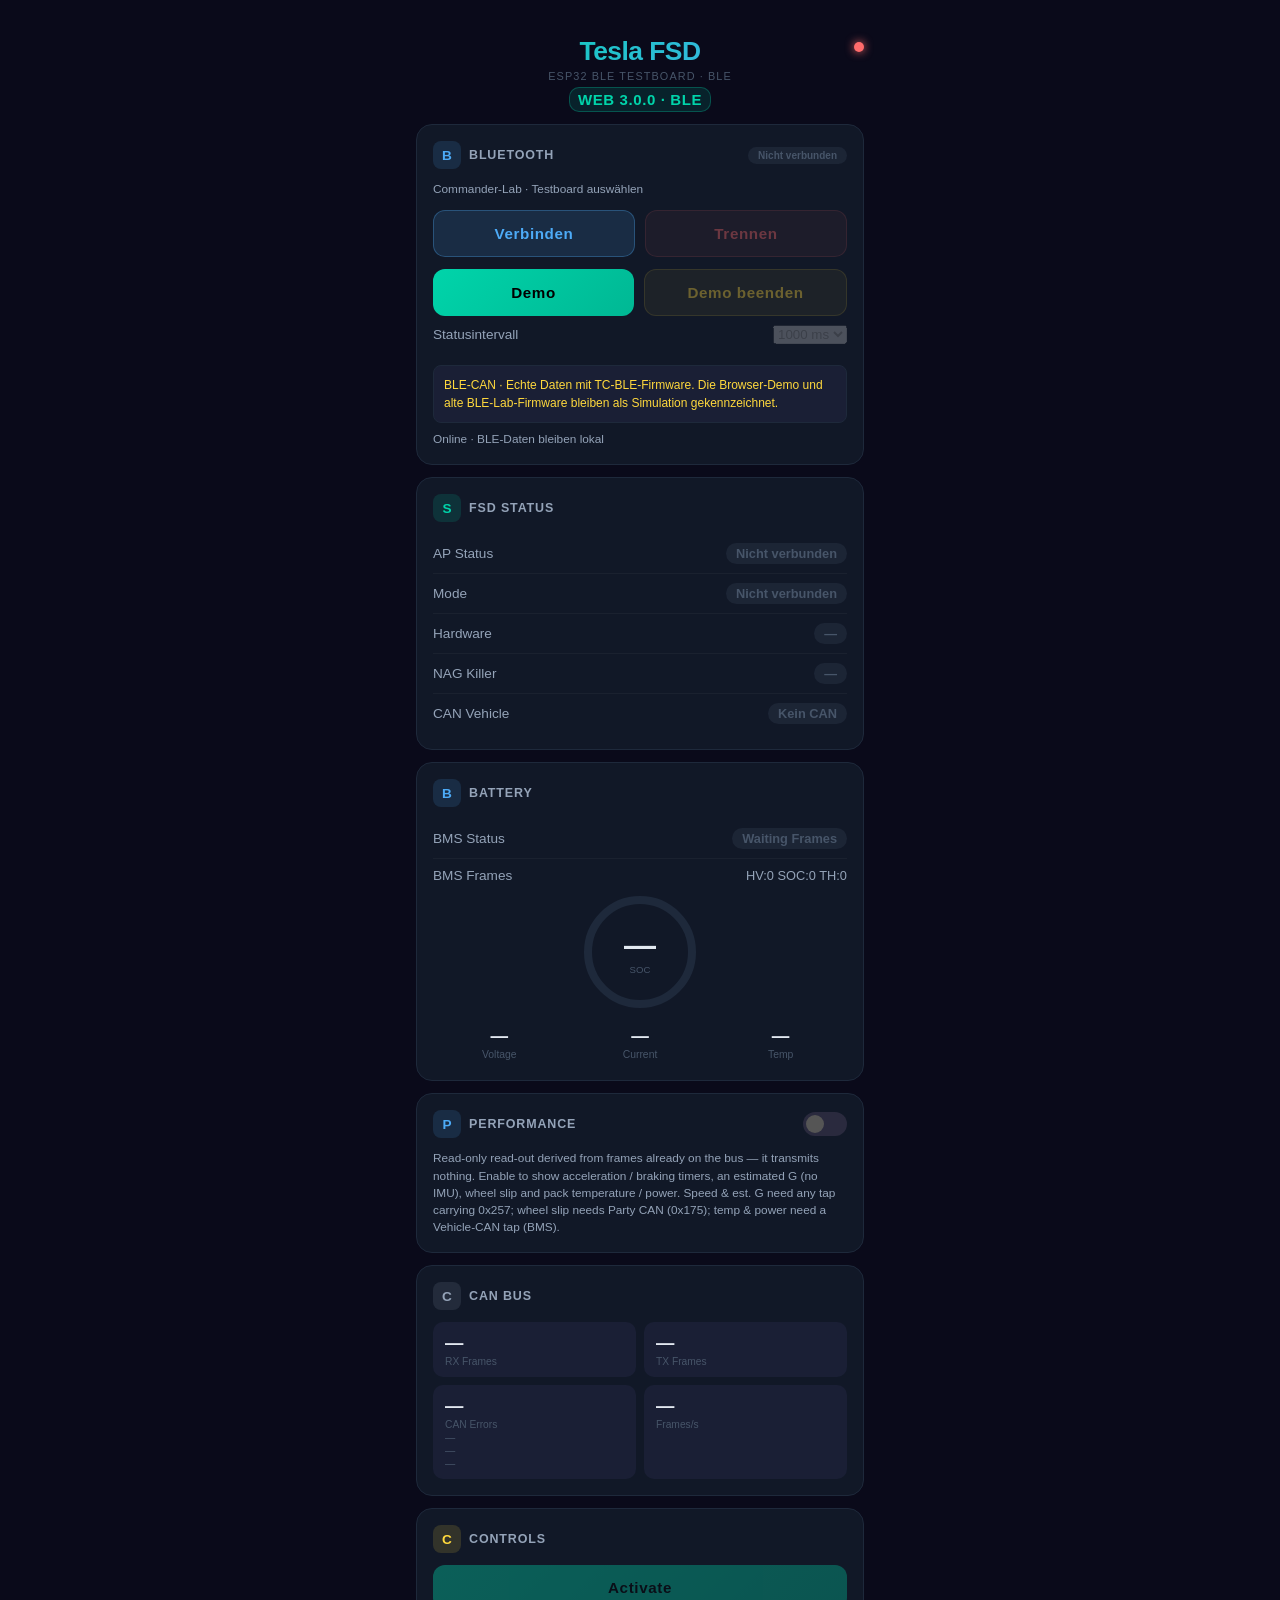
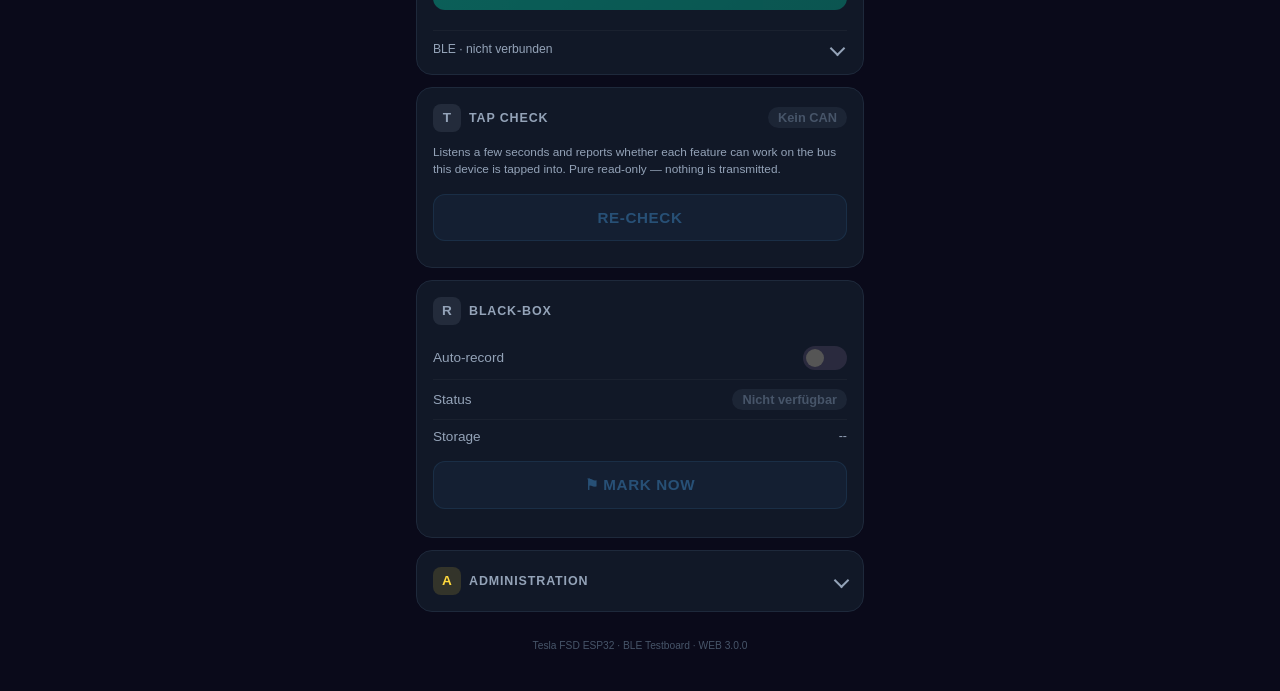
==== index.html @ 4c4a9c53 "Publish BLE CAN dashboard 3.0.0 with real CAN controls, logs and blackbox downloads" ====
<!DOCTYPE html>
<html lang="en">
<head>
<meta charset="UTF-8">
<meta name="viewport" content="width=device-width,initial-scale=1,user-scalable=no">
<meta name="apple-mobile-web-app-capable" content="yes">
<meta name="apple-mobile-web-app-status-bar-style" content="black-translucent">
<meta name="theme-color" content="#0a0a1a">
<link rel="icon" href="data:,">
<title>Tesla FSD</title>
<link rel="stylesheet" href="./styles.css"><link rel="manifest" href="./manifest.webmanifest">
</head>
<body>
<div class="wrap">

<!-- Header -->
<div class="hdr">
  <h1>Tesla FSD</h1>
  <div class="sub">ESP32 BLE Testboard &middot; <span id="deviceHost">device.local</span><br>
    <span class="fwtag" id="fwTag">WEB 3.0.0 · BLE</span>
  </div>
  <div class="cdot off" id="dot"></div>
</div>
<div id="connErr" class="err">Nicht verbunden. Über „Verbinden“ ein Testboard auswählen.</div>

<div id="restartConfirmPanel" class="confirm-panel">
  <div class="auth-box">
    <h3>Restart device?</h3>
    <div class="auth-msg">The device will reboot immediately and the web connection will drop briefly.</div>
    <div class="auth-actions">
      <button type="button" class="btn-main btn-stop" data-ble-action="bleAction0">No</button>
      <button type="button" class="btn-main btn-yellow" data-ble-action="bleAction1">Yes</button>
    </div>
  </div>
</div>

<div class="card ble-card">
  <div class="card-head"><div class="icon ic-b">B</div><h2>Bluetooth</h2><span class="pill off" id="connectionBadge">Nicht verbunden</span></div>
  <div class="log-info" id="deviceName">Commander-Lab · Testboard auswählen</div>
  <div class="log-actions"><button class="btn-main btn-blue" id="connectButton">Verbinden</button><button class="btn-main btn-stop" id="disconnectButton">Trennen</button></div>
  <div class="log-actions"><button class="btn-main btn-act" id="demoButton">Demo</button><button class="btn-main btn-yellow" id="stopDemo">Demo beenden</button></div>
  <div class="row"><span class="lbl">Statusintervall</span><select id="intervalSelect"><option value="500">500 ms</option><option value="1000" selected>1000 ms</option><option value="2000">2000 ms</option></select></div>
  <div class="lab-note">BLE-CAN · Echte Daten mit TC-BLE-Firmware. Die Browser-Demo und alte BLE-Lab-Firmware bleiben als Simulation gekennzeichnet.</div>
  <div id="updateNotice" class="lab-note" hidden>Neue Webversion verfügbar. <button class="test-btn" id="reloadApp">Jetzt laden</button></div>
  <div id="networkStatus" class="log-info"></div>
</div>
<!-- OTA Warning -->
<div id="otaBanner" class="ota">&#9888;&#xFE0F; OTA UPDATE IN PROGRESS &mdash; CAN TX SUSPENDED</div>

<!-- Autopark Warning (#180) -->
<div id="autoparkBanner" class="ota">&#9888;&#xFE0F; IN-CAR AUTOPARK &mdash; CAN TX PAUSED</div>

<!-- Signal Map watchdog (#100) -->
<div id="sigmapWarn" class="warn14x"><div class="w-row"><div class="w-msg">
  <strong>&#9888;&#xFE0F; Signal Map DAS id not seen on this bus.</strong>
  The configured DAS id isn't arriving, so AP-state can't be read and the nag
  killer is paused. Set <b>DAS id 0</b> for auto, or fix the mapping / tap.
</div></div></div>

<!-- 2026.14.x Firmware Warning -->
<div id="warn14x" class="warn14x">
  <div class="w-row">
    <div class="w-msg">
      <strong>&#9888;&#xFE0F; 2026.14.x firmware enforcement active.</strong>
      Tesla added a preflight check in 2026.14.x that disables autosteer
      the moment any CAN frame touches <code>0x3FD</code>. Symptom on
      the dash: <em>"Autopilot turning off"</em> appears within a second
      of stalk engagement, then AP immediately disengages. Listen-Only
      mode is safe. <strong>AP-First</strong> (delay injection until AP is
      engaged) is on the Flipper build only right now — on the ESP32, engage
      AP from the stalk first, then turn on injection. Dismiss if you're on
      pre-14.x firmware.
    </div>
    <button class="w-dismiss" data-ble-action="bleAction2">Dismiss</button>
  </div>
</div>

<!-- FSD Status -->
<div class="card">
  <div class="card-head"><div class="icon ic-s">S</div><h2>FSD Status</h2></div>
  <div class="row">
    <span class="lbl">AP Status</span>
    <span class="pill off" id="fsdSt"><span class="pd"></span>--</span>
  </div>
  <div class="row">
    <span class="lbl">Mode</span>
    <span class="pill off" id="opMode"><span class="pd"></span>Testboard</span>
  </div>
  <div class="row">
    <span class="lbl">Hardware</span>
    <span class="pill off" id="hwVer"><span class="pd"></span>--</span>
  </div>
  <div class="row" id="rowHw3Spd" style="display:none">
    <span class="lbl">HW3 Speed<span class="hint">car &rarr; sent</span></span>
    <span id="hw3Spd" style="font-size:.8em;color:var(--text2)">--</span>
  </div>
  <div class="row">
    <span class="lbl">NAG Killer</span>
    <span class="pill off" id="nagSt"><span class="pd"></span>--</span>
  </div>
  <div class="row">
    <span class="lbl">CAN Vehicle</span>
    <span class="pill off" id="canVeh"><span class="pd"></span>--</span>
  </div>
</div>

<!-- Battery -->
<div class="card">
  <div class="card-head"><div class="icon ic-b">B</div><h2>Battery</h2></div>
  <div class="row">
    <span class="lbl">BMS Status</span>
    <span class="pill off" id="bmsSt"><span class="pd"></span>Waiting Frames</span>
  </div>
  <div class="row">
    <span class="lbl">BMS Frames</span>
    <span id="bmsFrames" style="font-size:.8em;color:var(--text2)">HV:0 SOC:0 TH:0</span>
  </div>
  <div class="hero">
    <div class="soc-ring">
      <svg viewBox="0 0 120 120" width="120" height="120">
        <circle class="trk" cx="60" cy="60" r="52"/>
        <circle class="bar" id="socBar" cx="60" cy="60" r="52"
          stroke-dasharray="326.73" stroke-dashoffset="326.73"/>
      </svg>
      <div class="soc-val">
        <span class="soc-num" id="bSoc">--</span>
        <span class="soc-lbl">SOC</span>
      </div>
    </div>
    <div class="hg">
      <div><div class="hv" id="bVolt">--</div><div class="hl">Voltage</div></div>
      <div><div class="hv" id="bCurr">--</div><div class="hl">Current</div></div>
      <div><div class="hv" id="bTemp">--</div><div class="hl">Temp</div></div>
    </div>
  </div>
</div>

<!-- Performance (read-only, opt-in) -->
<div class="card">
  <div class="card-head"><div class="icon ic-b">P</div><h2>Performance</h2>
    <label class="sw" style="margin-left:auto"><input type="checkbox" id="swPerf"><span class="sl2"></span></label>
  </div>
  <div id="perfOff" class="log-info" style="margin-bottom:0">
    Read-only read-out derived from frames already on the bus &mdash; it transmits
    nothing. Enable to show acceleration / braking timers, an estimated G (no IMU),
    wheel slip and pack temperature / power. Speed &amp; est. G need any tap
    carrying 0x257; wheel slip needs Party CAN (0x175); temp &amp; power need a
    Vehicle-CAN tap (BMS).
  </div>
  <div id="perfBody" style="display:none">
    <div class="row"><span class="lbl">Vehicle speed</span><span id="pfSpeed" style="color:var(--text2)">--</span></div>
    <div class="sg">
      <div class="sb"><div class="sv" id="pf050">--</div><div class="sl">0-50 km/h</div><div class="sl" id="pf050b">best --</div></div>
      <div class="sb"><div class="sv" id="pf060mph">--</div><div class="sl">0-60 mph</div><div class="sl" id="pf060mphb">best --</div></div>
      <div class="sb"><div class="sv" id="pf0100">--</div><div class="sl">0-100 km/h</div><div class="sl" id="pf0100b">best --</div></div>
      <div class="sb"><div class="sv" id="pf1000">--</div><div class="sl">100-0 km/h brake</div><div class="sl" id="pf1000b">best --</div></div>
    </div>
    <div class="sg">
      <div class="sb"><div class="sv" id="pfG">--</div><div class="sl">Est. long. G</div><div class="sl" id="pfGpk">peak --</div></div>
      <div class="sb"><div class="sv" id="pfSlip">--</div><div class="sl">Wheel slip</div></div>
      <div class="sb"><div class="sv" id="pfPow">--</div><div class="sl">Power</div></div>
      <div class="sb"><div class="sv" id="pfTemp">--</div><div class="sl">Pack temp</div></div>
    </div>
    <div class="row"><span class="lbl">Battery advisory</span><span id="pfAdv" style="font-size:.8em;color:var(--text2)">--</span></div>
    <div class="log-info" style="margin-top:8px;font-size:.76em">
      G is estimated from dv/dt of vehicle speed (no IMU). Timers auto-arm leaving a
      standstill, lock at the target, and reset at the next standstill; best time is
      kept per session. Temp / power need a Vehicle-CAN tap; wheel slip needs 0x175.
    </div>
  </div>
</div>

<!-- CAN Stats -->
<div class="card">
  <div class="card-head"><div class="icon ic-d">C</div><h2>CAN Bus</h2></div>
  <div class="sg">
    <div class="sb"><div class="sv" id="rxCnt">0</div><div class="sl">RX Frames</div></div>
    <div class="sb"><div class="sv" id="txCnt">0</div><div class="sl">TX Frames</div></div>
    <div class="sb"><div class="sv" id="crcErr">0</div><div class="sl">CAN Errors</div><div class="sl" id="crcSplit">RX&nbsp;missed&nbsp;0 &middot; bus&nbsp;0 &middot; TX&nbsp;fail&nbsp;0</div><div class="sl" id="rxService">RX service starting</div><div class="sl" id="canTiming"></div></div>
    <div class="sb"><div class="sv" id="fps">0.0</div><div class="sl">Frames/s</div></div>
  </div>
</div>

<!-- Controls -->
<div class="card controls-section">
  <div class="card-head"><div class="icon ic-c">C</div><h2>Controls</h2></div>
  <button id="btnMode" class="btn-main btn-act">Activate</button>
<details class="controls-fold">
  <summary><span id="controlsSummary" class="control-summary">BLE-Test · EU CP Type Simulation</span></summary>
  <div class="controls-body">
  <div class="row">
    <span class="lbl">Hardware<br><span class="hint">Auto-detect needs 0x398 &mdash; many Model 3/Y never send it. Pick your car if detection is wrong.</span></span>
    <select id="selHwOverride">
      <option value="0">Auto-detect</option>
      <option value="3">Force HW4</option>
      <option value="2">Force HW3</option>
      <option value="1">Force Legacy</option>
    </select>
  </div>
  <div class="row">
    <span class="lbl">Ignore OTA</span>
    <label class="sw"><input type="checkbox" id="swIgnoreOta"><span class="sl2"></span></label>
  </div>
  <div class="row">
    <span class="lbl">FSD Unlock</span>
    <label class="sw"><input type="checkbox" id="swFsdUnlock"><span class="sl2"></span></label>
  </div>
  <div class="row">
    <span class="lbl">HW3 Speed Override (legacy)<br><small style="color:var(--muted)">Writes the follow-distance profile and Autopilot offset into the FSD speed fields. Off = the car's own FSD offset and profile are left alone.</small></span>
    <label class="sw"><input type="checkbox" id="swHw3Spd"><span class="sl2"></span></label>
  </div>
  <div class="row">
    <span class="lbl">NAG Killer</span>
    <label class="sw"><input type="checkbox" id="swNag"><span class="sl2"></span></label>
  </div>
  <div class="row">
    <span class="lbl">Continuous AP</span>
    <label class="sw"><input type="checkbox" id="swContinuousAp"><span class="sl2"></span></label>
  </div>
  <div class="row">
    <span class="lbl">AP-First (14.x)</span>
    <label class="sw"><input type="checkbox" id="swApFirst"><span class="sl2"></span></label>
  </div>
  <div class="row">
    <span class="lbl">Instant Engage (exp.)</span>
    <label class="sw"><input type="checkbox" id="swApFe"><span class="sl2"></span></label>
  </div>
  <div class="row">
    <span class="lbl">Minimal Inject (exp.)</span>
    <label class="sw"><input type="checkbox" id="swApMi"><span class="sl2"></span></label>
  </div>
  <div class="row">
    <span class="lbl">Nag EPAS-faithful (14.x, exp.)</span>
    <label class="sw"><input type="checkbox" id="swNagF"><span class="sl2"></span></label>
  </div>
  <div class="row">
    <span class="lbl">Soft Engage (14.x, exp.)</span>
    <label class="sw"><input type="checkbox" id="swSoft"><span class="sl2"></span></label>
  </div>
  <div class="row">
    <span class="lbl">Nag Burst (14.x, exp.)</span>
    <label class="sw"><input type="checkbox" id="swNagB"><span class="sl2"></span></label>
  </div>
  <div class="row">
    <span class="lbl">Abort Guard (14.x, exp.)</span>
    <label class="sw"><input type="checkbox" id="swAbrt"><span class="sl2"></span></label>
  </div>
  <div class="row">
    <span class="lbl">BMS Display</span>
    <label class="sw"><input type="checkbox" id="swBms"><span class="sl2"></span></label>
  </div>
  <div class="row">
    <span class="lbl">Force FSD</span>
    <label class="sw"><input type="checkbox" id="swFsd"><span class="sl2"></span></label>
  </div>
  <div class="row">
    <span class="lbl">China Mode</span>
    <label class="sw"><input type="checkbox" id="swChina"><span class="sl2"></span></label>
  </div>
  <div class="row" id="rowChime">
    <span class="lbl">Suppress Chime</span>
    <label class="sw"><input type="checkbox" id="swChime"><span class="sl2"></span></label>
  </div>
  <div class="row">
    <span class="lbl">Precondition<br><small style="color:var(--muted)">battery preheat trigger (0x082)</small></span>
    <label class="sw"><input type="checkbox" id="swPrecond"><span class="sl2"></span></label>
  </div>
  <div class="row">
    <span class="lbl">EU Region (lights)<br><small style="color:var(--muted)">0x7FF mux1: country=DE + rearLightType=EU_CN; mux2: auxParkLamps=EU; 10 Hz on can1/Vehicle</small></span>
    <label class="sw"><input type="checkbox" id="swEuReg"><span class="sl2"></span></label>
  </div>
  <div class="row">
    <span class="lbl">EU CP Type (continuous)<br><small style="color:var(--muted)">CP Type EU: verwendet den angeschlossenen Fahrzeug-CAN. Beim Testboard CAN0, beim T-2CAN CAN1.</small></span>
    <label class="sw"><input type="checkbox" id="swCpTypeEU"><span class="sl2"></span></label>
  </div>
  <div class="row">
    <span class="lbl">Summon EU Unlock</span>
    <label class="sw"><input type="checkbox" id="swSummon"><span class="sl2"></span></label>
  </div>
  <div class="row">
    <span class="lbl">Continue on Green<br><small style="color:var(--muted)">pairs with TLSSC</small></span>
    <label class="sw"><input type="checkbox" id="swCog"><span class="sl2"></span></label>
  </div>
  <div class="row">
    <span class="lbl">TLSSC bit38</span>
    <label class="sw"><input type="checkbox" id="swTlssc38"><span class="sl2"></span></label>
  </div>
  <div class="row">
    <span class="lbl">Right-Hand Drive (RHD)<br><small style="color:var(--red)">RHD markets only — do NOT enable while driving on the right.</small></span>
    <label class="sw"><input type="checkbox" id="swRhd"><span class="sl2"></span></label>
  </div>
  <div class="row">
    <span class="lbl">Telemetry Off (experimental)<br><small style="color:var(--muted)">Experimental &amp; unverified — clears reachable telemetry flags only (not the Vehicle-bus ECU log-upload). Does NOT guarantee reduced detection.</small></span>
    <label class="sw"><input type="checkbox" id="swTelOff"><span class="sl2"></span></label>
  </div>
  <div class="row">
    <span class="lbl">AP Branch/Tier (experimental)<br><small style="color:var(--muted)">Experimental &amp; non-persistent — injects a UI branch/tier hint only, reverts when injection stops; unverified and may be a ban signal. Off by default.</small></span>
    <select id="selApmv3">
      <option value="255">Off</option>
      <option value="0">Live</option>
      <option value="1">Stage</option>
      <option value="2">Dev</option>
      <option value="3">Stage2</option>
      <option value="4">EAP</option>
      <option value="5">Demo</option>
    </select>
  </div>
  <div class="row" style="display:block">
    <div style="display:flex;align-items:center;justify-content:space-between">
      <span class="lbl">Acceleration Mode (experimental)<br><small style="color:var(--muted)">Rewrites the pedal map on 0x334. The touchscreen keeps showing your own setting; a new mode only switches at standstill.</small></span>
      <select id="selAccel">
        <option value="0">Off</option>
        <option value="1">Chill</option>
        <option value="2">Sport</option>
        <option value="3">Performance</option>
      </select>
    </div>
    <div id="accelSt" style="font-size:12px;color:var(--muted);margin-top:4px">--</div>
  </div>
  <div class="row" style="display:block">
    <div style="display:flex;align-items:center;justify-content:space-between">
      <span class="lbl">Track Mode (experimental)<br><small style="color:var(--muted)">Experimental &mdash; Vehicle-bus; not car-validated. Defaults to rear-biased (rotation 100) + 30% stability &mdash; fun with a safety margin. Raise stability for stock feel.</small></span>
      <label class="sw"><input type="checkbox" id="swTrkMode"><span class="sl2"></span></label>
    </div>
    <div style="margin-top:8px">
      <label style="display:flex;justify-content:space-between;font-size:12px;color:var(--muted)"><span>Handling Balance <small>(stable &rarr; rotation)</small></span><span id="trkRotV">100</span></label>
      <input type="range" id="trkRot" min="0" max="100" style="width:100%">
    </div>
    <div style="margin-top:6px">
      <label style="display:flex;justify-content:space-between;font-size:12px;color:var(--muted)"><span>Stability Assist</span><span id="trkStabV">30</span></label>
      <input type="range" id="trkStab" min="0" max="100" style="width:100%">
    </div>
    <div class="row" style="padding:6px 0 0">
      <span class="lbl">Post-drive Cooling</span>
      <label class="sw"><input type="checkbox" id="swTrkPC"><span class="sl2"></span></label>
    </div>
    <div class="row" style="padding:0">
      <span class="lbl">Compressor Overclock<br><small style="color:var(--muted)">max cooling</small></span>
      <label class="sw"><input type="checkbox" id="swTrkCO"><span class="sl2"></span></label>
    </div>
    <div class="row">
      <span class="lbl">Power Boost / Spicy Tune (experimental)<br><small style="color:var(--muted)">Experimental &amp; unverified — raises the car's own DI/DIR/DIF drivePowerMax limit by a fixed % (raise-only, clamped to SNA 511). BMS untouched. Off by default.</small></span>
      <select id="selPwrBst">
        <option value="0">Off</option>
        <option value="5">+5 %</option>
        <option value="10">+10 %</option>
        <option value="15">+15 %</option>
      </select>
    </div>
  </div>
  <div class="row" style="display:block">
    <div id="pmSuggest" style="display:none;margin:0 0 8px;padding:8px 10px;border:1px solid var(--accent);border-radius:6px;background:var(--card2)">
      <div style="font-size:12px;color:var(--text)">Looks like variant <b id="pmName">?</b> &mdash; the standard parser can't read AP-state on this bus.</div>
      <button type="button" id="pmApply" style="margin-top:6px;background:var(--accent);color:#000;border:0;padding:6px 12px;border-radius:4px;cursor:pointer">Apply this profile</button>
    </div>
    <details>
      <summary class="lbl" style="cursor:pointer">Signal Map (advanced, 14.x)</summary>
      <div style="font-size:11px;color:var(--muted);margin:6px 0 8px">Override where the nag killer reads AP-state / hands-on / steering. Leave DAS id <b>0</b> for auto-detect. byte 0-7, shift 0-7, mask hex.</div>
      <div style="display:grid;grid-template-columns:auto auto;gap:6px 10px;align-items:center;font-size:12px">
        <span>DAS id (0x..)</span><input id="cgDid" placeholder="0">
        <span>AP-state byte/sh/mask</span><span><input id="cgApB" class="cgn"><input id="cgApS" class="cgn"><input id="cgApM" class="cgn" placeholder="0xF"></span>
        <span>Hands-on byte/sh/mask</span><span><input id="cgHoB" class="cgn"><input id="cgHoS" class="cgn"><input id="cgHoM" class="cgn" placeholder="0xF"></span>
        <span>Steer id (0x..)</span><input id="cgSid" placeholder="0">
        <span>Steer hi/lo byte</span><span><input id="cgSHi" class="cgn"><input id="cgSLo" class="cgn"></span>
      </div>
      <button style="margin-top:8px;background:var(--accent);color:#000;border:0;padding:6px 12px;border-radius:4px;cursor:pointer" data-ble-action="bleAction3">Save mapping</button>
    </details>
  </div>

  <div class="row">
    <span class="lbl">CAN Dump</span>
    <label class="sw"><input type="checkbox" id="swDump"><span class="sl2"></span></label>
  </div>

  <div class="row">
    <span class="lbl">Deep Sleep (sec)</span>
    <input type="number" id="numSleep" min="10" max="3600" style="width:60px;background:var(--card2);border:1px solid var(--border);color:var(--text);padding:4px;border-radius:4px;text-align:right">
  </div>

  </div>
</details>
</div>

<!-- Tap capability checker (#125) -->
<div class="card">
  <div class="card-head"><div class="icon ic-d">T</div><h2>Tap Check</h2>
    <span id="capSt" class="pill off" style="margin-left:auto"><span class="pd"></span>Idle</span></div>
  <div class="log-info" style="margin-bottom:8px">
    Listens a few seconds and reports whether each feature can work on the bus this
    device is tapped into. Pure read-only &mdash; nothing is transmitted.
  </div>
  <div id="capBody"></div>
  <button id="capBtn" type="button" class="btn-main btn-blue" style="margin-top:8px">RE-CHECK</button>
</div>

<!-- Black-box incident recorder (#124) -->
<div class="card">
  <div class="card-head"><div class="icon ic-d">R</div><h2>Black-box</h2>
    <span id="bbBadge" class="pill on" style="display:none;margin-left:auto">NEW</span></div>
  <div id="bbNote" class="log-info" style="margin-bottom:10px;display:none">
    Records the key diagnostic CAN IDs around anomalies (aborts, bus-off, manual
    marks) to the device only &mdash; never uploaded. Use the toggle below to enable or disable.
    <button type="button" style="margin-left:6px;background:var(--card2);border:1px solid var(--border);color:var(--text);padding:2px 8px;border-radius:4px;cursor:pointer" data-ble-action="bleAction4">Got it</button>
  </div>
  <div class="row">
    <span class="lbl">Auto-record</span>
    <label class="sw"><input type="checkbox" id="swBlackbox"><span class="sl2"></span></label>
  </div>
  <div class="row">
    <span class="lbl">Status</span>
    <span class="pill off" id="bbSt"><span class="pd"></span>Idle</span>
  </div>
  <div class="row">
    <span class="lbl">Storage</span>
    <span id="bbStore" style="font-size:.78em;color:var(--text2)">--</span>
  </div>
  <div id="bbVolatileWarn" class="log-info" style="display:none;margin:8px 0;color:var(--yellow)">
    &#9888;&#xFE0F; Volatile storage &mdash; download events before power-off; they are lost on reboot.
  </div>
  <button id="bbMark" type="button" class="btn-main btn-blue" style="margin:8px 0">&#9873; MARK NOW</button>
  <div id="bbList" style="margin-top:4px"></div>
  <button id="bbDelAll" type="button" class="btn-main btn-stop" style="margin-top:10px;display:none">DELETE ALL EVENTS</button>
</div>

<!-- Administration -->
<details class="config-section">
  <summary><div class="icon ic-c">A</div><div class="card-head" style="margin:0"><h2>Administration</h2></div></summary>
  <div class="config-body">

<!-- HTTP CAN Log -->
<div class="card">
  <div class="card-head"><div class="icon ic-d">L</div><h2>CAN Log</h2></div>
  <div class="row">
    <span class="lbl">Stream</span>
    <span class="pill off" id="httpLogSt"><span class="pd"></span>Idle</span>
  </div>
  <div class="row">
    <span class="lbl">Filter IDs</span>
    <input id="httpLogFilter" class="log-filter" type="text" autocomplete="off" autocapitalize="off" spellcheck="false" placeholder="0x370, 0x3FD">
  </div>
  <div class="row">
    <span class="lbl">Buffered</span>
    <span id="httpLogBuf" style="font-size:.8em;color:var(--text2)">0 frames</span>
  </div>
  <div class="row">
    <span class="lbl">Dropped</span>
    <span id="httpLogDrop" style="font-size:.8em;color:var(--text2)">0 frames</span>
  </div>
  <div class="row">
    <span class="lbl">Filtered</span>
    <span id="httpLogFiltered" style="font-size:.8em;color:var(--text2)">0 frames</span>
  </div>
  <div id="httpLogInfo" class="log-info">CAN-Logging über BLE mit ID-Filter. BLE-Durchsatz begrenzt; verworfene Frames werden angezeigt.</div>
  <div class="log-actions" style="display:flex;gap:8px;margin-top:8px">
    <button type="button" class="btn-main btn-blue" id="markerButton">MARKER</button>
  </div>
  <div class="log-actions">
    <button id="btnHttpLog" type="button" class="btn-main btn-blue" disabled>STREAM LOG AND SAVE</button>
  </div>
</div>

<div class="card"><div class="card-head"><div class="icon ic-d">E</div><h2>BLE Events</h2></div><ol id="eventLog" class="ble-events"></ol><button class="btn-main btn-blue" id="exportLog">EXPORT EVENTS</button></div>
<!-- WiFi Config -->
<div class="card">
  <div class="card-head"><div class="icon ic-c">W</div><h2>WiFi Configuration</h2></div>
  <div class="log-info" style="margin-bottom:10px">
    The device starts its own access point by default. Optionally set a network below; when a network name is set, the device tries to connect to it on boot and starts its own access point if it cannot connect.
  </div>
  <div class="row">
    <span class="lbl">Access Point</span>
    <span style="font-size:.72em;color:var(--text3)">default</span>
  </div>
  <div class="row">
    <span class="lbl">SSID</span>
    <input type="text" id="wifiSsid" maxlength="32" style="width:140px;background:var(--card2);border:1px solid var(--border);color:var(--text);padding:4px;border-radius:4px;text-align:right">
  </div>
  <div class="row">
    <span class="lbl">Password</span>
    <input type="password" id="wifiPass" maxlength="64" style="width:140px;background:var(--card2);border:1px solid var(--border);color:var(--text);padding:4px;border-radius:4px;text-align:right">
  </div>
  <div class="row">
    <span class="lbl">Stealth Mode (Hidden)</span>
    <label class="sw"><input type="checkbox" id="swWifiHid"><span class="sl2"></span></label>
  </div>
  <div class="row">
    <span class="lbl">Connect to WiFi</span>
    <span style="font-size:.72em;color:var(--text3)">optional</span>
  </div>
  <div class="row">
    <span class="lbl">Network Name</span>
    <input type="text" id="wifiStaSsid" maxlength="32" style="width:140px;background:var(--card2);border:1px solid var(--border);color:var(--text);padding:4px;border-radius:4px;text-align:right">
  </div>
  <div class="row">
    <span class="lbl">Network Password</span>
    <input type="password" id="wifiStaPass" maxlength="64" style="width:140px;background:var(--card2);border:1px solid var(--border);color:var(--text);padding:4px;border-radius:4px;text-align:right">
  </div>
  <button class="btn-main btn-stop" style="margin-top:12px" data-ble-action="bleAction5">SAVE & RESTART WIFI</button>
</div>

<!-- OTA Update -->
<div class="card">
  <div class="card-head"><div class="icon ic-c">U</div><h2>OTA Firmware Update</h2></div>
  <div style="font-size:.75em;color:var(--text3);margin-bottom:12px;line-height:1.5">
    BLE-OTA: ausschließlich die OTA-Datei für dieses ESP32-Testboard auswählen. Start der Übertragung nach Auswahl.
  </div>
  <form id="otaForm" enctype="multipart/form-data" style="margin:0">
    <input type="file" id="otaFile" class="ota-file" accept=".bin">
    <button type="button" class="btn-main btn-blue" id="otaSelectBtn">
      SELECT FIRMWARE (.bin)
    </button>
  </form><button type="button" class="btn-main btn-stop" id="cancelUpload" disabled>ABORT UPDATE</button>
  <div id="otaProgress" class="ota-progress">
    <div class="ota-track"><div id="otaBar" class="ota-bar"></div></div>
    <div id="otaStatus" class="ota-status">Preparing...</div>
    <div id="otaBytes" class="ota-bytes"></div>
  </div>
  <div id="otaRollbackInfo" class="ota-info">
    <b style="color:var(--blue)">Partition Safety</b><br>
    Schreibt in die inaktive App-Partition. SHA-256 und Datenblöcke werden bestätigt. Nach erfolgreichem Abschluss startet das Board neu. Die Testfirmware bestätigt keinen automatischen 15-Sekunden-Rollback.
  </div>
</div>

<!-- SD Card -->
<div class="card">
  <div class="card-head"><div class="icon ic-d">S</div><h2>SD Card</h2></div>
  <div class="row">
    <span class="lbl">Dump Status</span>
    <span class="pill off" id="dumpSt"><span class="pd"></span>Idle</span>
  </div>
  <button id="btnFmt" class="btn-main btn-stop" style="margin-top:8px">FORMAT SD CARD</button>
  <div id="fmtOut" style="font-size:.75em;color:var(--text2);margin-top:8px;display:none"></div>
</div>

<!-- Device Info -->
<div class="card">
  <div class="card-head"><div class="icon ic-d">D</div><h2>Device</h2></div>
  <div class="row">
    <span class="lbl">Firmware</span>
    <span id="fwBuild" style="font-size:.8em;color:var(--text2)">--</span>
  </div>
  <div class="row">
    <span class="lbl">Uptime</span>
    <span id="uptime" style="font-variant-numeric:tabular-nums">--</span>
  </div>
  <div class="row">
    <span class="lbl">WiFi Clients</span>
    <span id="wifiCl">--</span>
  </div>
  <div class="row">
    <span class="lbl">OTA Partition</span>
    <span id="otaPartInfo" style="font-size:.78em;color:var(--text2)">--</span>
  </div>
  <button class="btn-main btn-yellow" style="margin-top:12px" data-ble-action="bleAction6">RESTART DEVICE</button>
</div>

  </div>
</details>

<div class="foot">Tesla FSD ESP32 · BLE Testboard · WEB 3.0.0</div>
</div><!-- /wrap -->

<script type="module" src="./app.js"></script>
</body></html>
---- styles.css ----
*{margin:0;padding:0;box-sizing:border-box}
:root{
  --bg:#0a0a1a;--card:#111827;--card2:#1a1f35;
  --accent:#00d4aa;--accent2:#00b894;
  --red:#ff6b6b;--yellow:#ffd93d;--blue:#4dabf7;
  --border:#1e293b;--text:#e2e8f0;--text2:#94a3b8;--text3:#475569
}
body{font-family:-apple-system,BlinkMacSystemFont,'Segoe UI',Roboto,sans-serif;
  background:var(--bg);color:var(--text);min-height:100vh}
.wrap{max-width:480px;margin:0 auto;padding:16px 16px 40px}

/* ── Header ── */
.hdr{text-align:center;padding:20px 0 12px;position:relative}
.hdr h1{font-size:1.65em;font-weight:700;
  background:linear-gradient(135deg,var(--accent),var(--blue));
  -webkit-background-clip:text;-webkit-text-fill-color:transparent;
  letter-spacing:-.02em}
.hdr .sub{font-size:.68em;color:var(--text3);margin-top:3px;
  letter-spacing:.1em;text-transform:uppercase}
.fwtag{display:inline-block;max-width:100%;overflow-wrap:anywhere;margin-top:5px;padding:3px 8px;border-radius:10px;
  background:rgba(0,212,170,.12);border:1px solid rgba(0,212,170,.28);
  color:var(--accent);font-size:.92em;font-weight:700;letter-spacing:.04em;text-transform:none}
.cdot{position:absolute;right:0;top:26px;width:10px;height:10px;
  border-radius:50%;background:var(--accent);
  box-shadow:0 0 10px var(--accent);transition:.4s}
.cdot.off{background:var(--red);box-shadow:0 0 10px var(--red)}

/* ── OTA Warning ── */
.ota{display:none;background:rgba(255,107,107,.1);border:1px solid rgba(255,107,107,.4);
  border-radius:12px;padding:12px 16px;margin-bottom:12px;text-align:center;
  color:var(--red);font-weight:700;font-size:.9em;letter-spacing:.04em;
  animation:pulse 1s ease-in-out infinite}
@keyframes pulse{0%,100%{opacity:1}50%{opacity:.55}}

/* ── 14.x firmware warning (static, non-animated) ── */
.warn14x{display:none;background:rgba(252,196,25,.08);border:1px solid rgba(252,196,25,.45);
  border-radius:12px;padding:10px 14px;margin-bottom:12px;color:#fcc419;font-size:.82em;
  line-height:1.4;text-align:left}
.warn14x .w-row{display:flex;justify-content:space-between;align-items:center;gap:12px}
.warn14x .w-msg{flex:1}
.warn14x .w-dismiss{background:transparent;border:1px solid rgba(252,196,25,.5);color:#fcc419;
  padding:5px 10px;border-radius:6px;cursor:pointer;font-size:.8em;font-weight:600;
  white-space:nowrap}
.warn14x .w-dismiss:hover{background:rgba(252,196,25,.15)}

/* ── Error banner ── */
.err{display:none;color:var(--red);text-align:center;font-size:.78em;padding:8px;
  background:rgba(255,107,107,.07);border-radius:10px;margin-bottom:10px;
  border:1px solid rgba(255,107,107,.18)}

/* ── Cards ── */
.card{background:var(--card);border-radius:16px;padding:16px;
  margin-bottom:12px;border:1px solid var(--border)}
.card-head{display:flex;align-items:center;gap:8px;margin-bottom:12px}
.config-section{background:var(--card);border:1px solid var(--border);
  border-radius:16px;margin-bottom:12px;overflow:hidden}
.config-section summary{display:flex;align-items:center;gap:8px;list-style:none;
  padding:16px;cursor:pointer;user-select:none}
.config-section summary::-webkit-details-marker{display:none}
.config-section summary:after{content:"";margin-left:auto;width:9px;height:9px;
  border-right:2px solid var(--text2);border-bottom:2px solid var(--text2);
  transform:rotate(45deg);transition:transform .2s}
.config-section[open] summary:after{transform:rotate(225deg)}
.config-section .config-body{padding:0 12px 12px}
.config-section .card{border-radius:12px;margin-bottom:10px}
.config-section .card:last-child{margin-bottom:0}
.controls-fold{margin-top:10px;border-top:1px solid rgba(255,255,255,.04)}
.controls-fold summary{position:relative;display:block;list-style:none;
  padding:10px 28px 0 0;cursor:pointer;user-select:none;min-height:24px}
.controls-fold summary::-webkit-details-marker{display:none}
.controls-fold summary:after{content:"";position:absolute;right:4px;top:12px;width:9px;height:9px;
  border-right:2px solid var(--text2);border-bottom:2px solid var(--text2);
  transform:rotate(45deg);transition:transform .2s}
.controls-fold[open] summary:after{transform:rotate(225deg);top:16px}
.controls-fold[open] .control-summary{display:none}
.control-summary{color:var(--text2);font-size:.76em;
  display:block;max-width:calc(100% - 8px);white-space:normal;line-height:1.35;padding-right:8px}
.controls-body{padding-top:8px}
.icon{width:28px;height:28px;border-radius:8px;display:flex;
  align-items:center;justify-content:center;font-size:.85em;font-weight:700}
.ic-s{background:rgba(0,212,170,.14);color:var(--accent)}
.ic-b{background:rgba(77,171,247,.14);color:var(--blue)}
.ic-c{background:rgba(255,217,61,.14);color:var(--yellow)}
.ic-d{background:rgba(148,163,184,.14);color:var(--text2)}
.card-head h2{font-size:.78em;font-weight:600;color:var(--text2);
  text-transform:uppercase;letter-spacing:.07em}

/* ── Rows ── */
.row{display:flex;justify-content:space-between;align-items:center;padding:9px 0}
.row+.row{border-top:1px solid rgba(255,255,255,.04)}
.lbl{color:var(--text2);font-size:.85em}
.hint{display:block;color:var(--text2);opacity:.62;font-size:.82em;line-height:1.35;margin-top:2px;max-width:20em}
details select{background:var(--card2);border:1px solid var(--border);color:var(--text);padding:4px 6px;border-radius:4px;font-size:.85em;flex:none}
details input{background:var(--card2);border:1px solid var(--border);color:var(--text);padding:4px;border-radius:4px;text-align:right;width:60px}
details input.cgn{width:38px;margin-left:4px}

/* ── Pills ── */
.pill{display:inline-flex;align-items:center;gap:5px;
  padding:3px 10px;border-radius:20px;font-size:.8em;font-weight:600}
.pill.on{background:rgba(0,212,170,.14);color:var(--accent)}
.pill.off{background:rgba(71,85,105,.22);color:var(--text3)}
.pill.warn{background:rgba(255,107,107,.14);color:var(--red)}
.pd{width:6px;height:6px;border-radius:50%;flex-shrink:0;
  background:currentColor;box-shadow:0 0 5px currentColor}

/* ── Battery Hero ── */
.hero{text-align:center;padding-bottom:4px}
.soc-ring{width:120px;height:120px;margin:0 auto 14px;position:relative}
.soc-ring svg{transform:rotate(-90deg)}
.trk{fill:none;stroke:#1e293b;stroke-width:8}
.bar{fill:none;stroke:var(--accent);stroke-width:8;stroke-linecap:round;
  transition:stroke-dashoffset .8s ease,stroke .5s}
.soc-val{position:absolute;inset:0;display:flex;flex-direction:column;
  align-items:center;justify-content:center}
.soc-num{font-size:2em;font-weight:700;line-height:1;
  font-variant-numeric:tabular-nums}
.soc-lbl{font-size:.6em;color:var(--text3);margin-top:3px;text-transform:uppercase}
.hg{display:grid;grid-template-columns:repeat(3,1fr);gap:8px;text-align:center}
.hg .hv{font-size:1.1em;font-weight:600;font-variant-numeric:tabular-nums}
.hg .hl{font-size:.65em;color:var(--text3);margin-top:2px}

/* ── CAN stat grid ── */
.sg{display:grid;grid-template-columns:repeat(2,1fr);gap:8px}
.sb{background:var(--card2);border-radius:10px;padding:10px 12px}
.sb .sv{font-size:1.15em;font-weight:700;font-variant-numeric:tabular-nums}
.sb .sl{font-size:.64em;color:var(--text3);margin-top:2px}

/* ── Controls ── */
.btn-main{width:100%;padding:14px;border:none;border-radius:12px;
  font-size:.95em;font-weight:700;cursor:pointer;letter-spacing:.04em;
  transition:opacity .2s;margin-bottom:10px}
.btn-main:active{opacity:.75}
.btn-act{background:linear-gradient(135deg,var(--accent),var(--accent2));color:#000}
.btn-stop{background:rgba(255,107,107,.14);color:var(--red);
  border:1px solid rgba(255,107,107,.3)}
.sw{position:relative;width:44px;height:24px;flex-shrink:0}
.sw input{opacity:0;width:0;height:0}
.sl2{position:absolute;cursor:pointer;inset:0;background:#2a2a3e;
  border-radius:24px;transition:.3s}
.sl2:before{content:"";position:absolute;height:18px;width:18px;
  left:3px;bottom:3px;background:#555;border-radius:50%;transition:.3s}
input:checked+.sl2{background:var(--accent)}
input:checked+.sl2:before{transform:translateX(20px);background:#fff}

/* ── OTA firmware update ── */
.ota-file{display:none}.ota-progress{display:none;margin-top:12px}
.ota-track{background:var(--card2);border-radius:8px;height:10px;overflow:hidden}
.ota-bar{background:var(--accent);height:100%;width:0%;transition:width .2s}
.ota-status{text-align:center;margin-top:8px;font-size:.85em;color:var(--text2)}
.ota-bytes{text-align:center;margin-top:4px;font-size:.72em;color:var(--text3)}
.ota-info{margin-top:10px;padding:10px 12px;background:rgba(77,171,247,.07);
  border-radius:8px;border:1px solid rgba(77,171,247,.15);font-size:.72em;color:var(--text3);line-height:1.4}
.btn-blue{background:rgba(77,171,247,.14);color:var(--blue);border:1px solid rgba(77,171,247,.3)}
.btn-yellow{background:rgba(255,217,61,.14);color:var(--yellow);border:1px solid rgba(255,217,61,.3)}

/* ── Footer ── */
.foot{text-align:center;padding:16px 0 0;font-size:.64em;color:var(--text3)}

/* ── Restart confirmation panel ── */
.confirm-panel{display:none;background:var(--card);border:1px solid var(--border);
  border-radius:12px;padding:16px;margin-bottom:12px}
.confirm-panel.show{display:block}
.auth-box{width:100%;background:transparent;border:0;
  border-radius:0;padding:0;box-shadow:none}
.auth-box h3{font-size:1.15em;text-align:center;margin-bottom:12px}
.auth-msg{font-size:.82em;color:var(--text2);line-height:1.4;margin-bottom:14px}
.auth-actions{display:flex;gap:10px;margin-top:16px}
.auth-actions button{flex:1;margin:0}
.log-info{font-size:.74em;color:var(--text2);line-height:1.45;margin-top:8px}
.log-actions{display:flex;gap:10px;margin-top:12px}
.log-actions button{flex:1;margin:0}
.log-filter{width:210px;max-width:60%;background:var(--card2);border:1px solid var(--border);
  color:var(--text);border-radius:6px;padding:6px 8px;font-size:.8em;text-align:right}
.log-filter::placeholder{color:var(--text3)}
.action-grid{display:grid;grid-template-columns:repeat(2,1fr);gap:8px;margin-top:10px}
.action-dot{display:inline-flex;align-items:center;gap:7px;color:var(--text2);font-size:.78em}
.blinkdot{width:10px;height:10px;border-radius:50%;background:var(--text3);box-shadow:none;transition:.15s}
.blinkdot.hit{background:var(--accent);box-shadow:0 0 10px var(--accent)}
.test-btn{padding:10px 8px;border-radius:10px;border:1px solid rgba(77,171,247,.3);
  background:rgba(77,171,247,.12);color:var(--blue);font-size:.74em;font-weight:700}
.test-btn:disabled{opacity:.4;color:var(--text3);border-color:var(--border);background:var(--card2)}
.metric{font-size:.95em;font-weight:700;font-variant-numeric:tabular-nums}
.metric small{font-size:.72em;color:var(--text3);font-weight:600}

[hidden]{display:none!important}button:disabled,input:disabled,select:disabled{opacity:.38;cursor:not-allowed}
.fwtag{font-size:15px}.ble-card .card-head{flex-wrap:wrap;gap:8px}.ble-card .pill{margin-left:auto;font-size:10px;max-width:100%;white-space:normal}
.lab-note{font-size:12px;line-height:1.5;margin-top:12px;padding:10px;border:1px solid var(--border);border-radius:8px;color:var(--yellow);background:var(--card2)}
.ble-events{list-style:none;padding:0;font-size:12px;line-height:1.5;overflow-wrap:anywhere}.ble-events li{padding:8px 0;border-bottom:1px solid var(--border)}.ble-events time{display:block;color:var(--text3);font-size:10px}
.toast{position:fixed;bottom:20px;left:50%;transform:translateX(-50%);z-index:30;width:calc(100% - 32px);max-width:448px;background:var(--card2);border:1px solid var(--accent);border-radius:12px;padding:14px;color:var(--text);font-size:13px;overflow-wrap:anywhere}
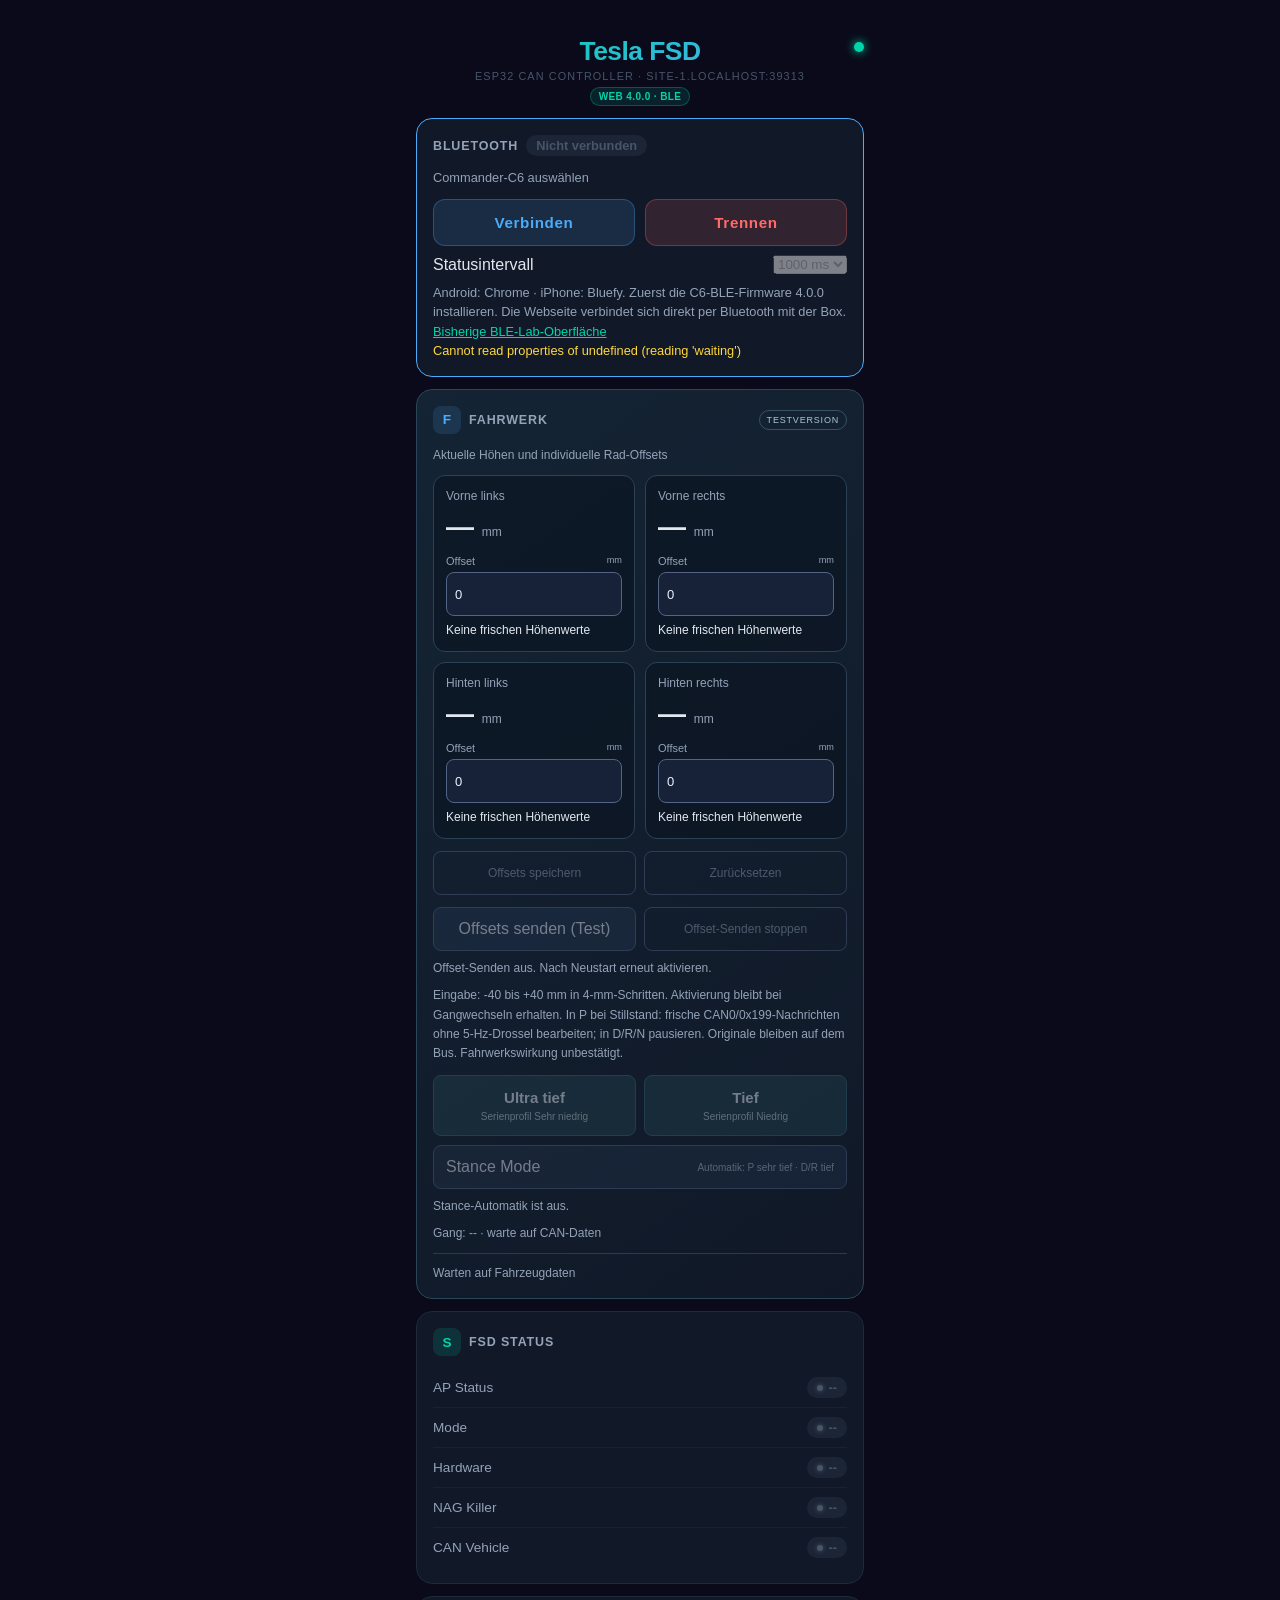
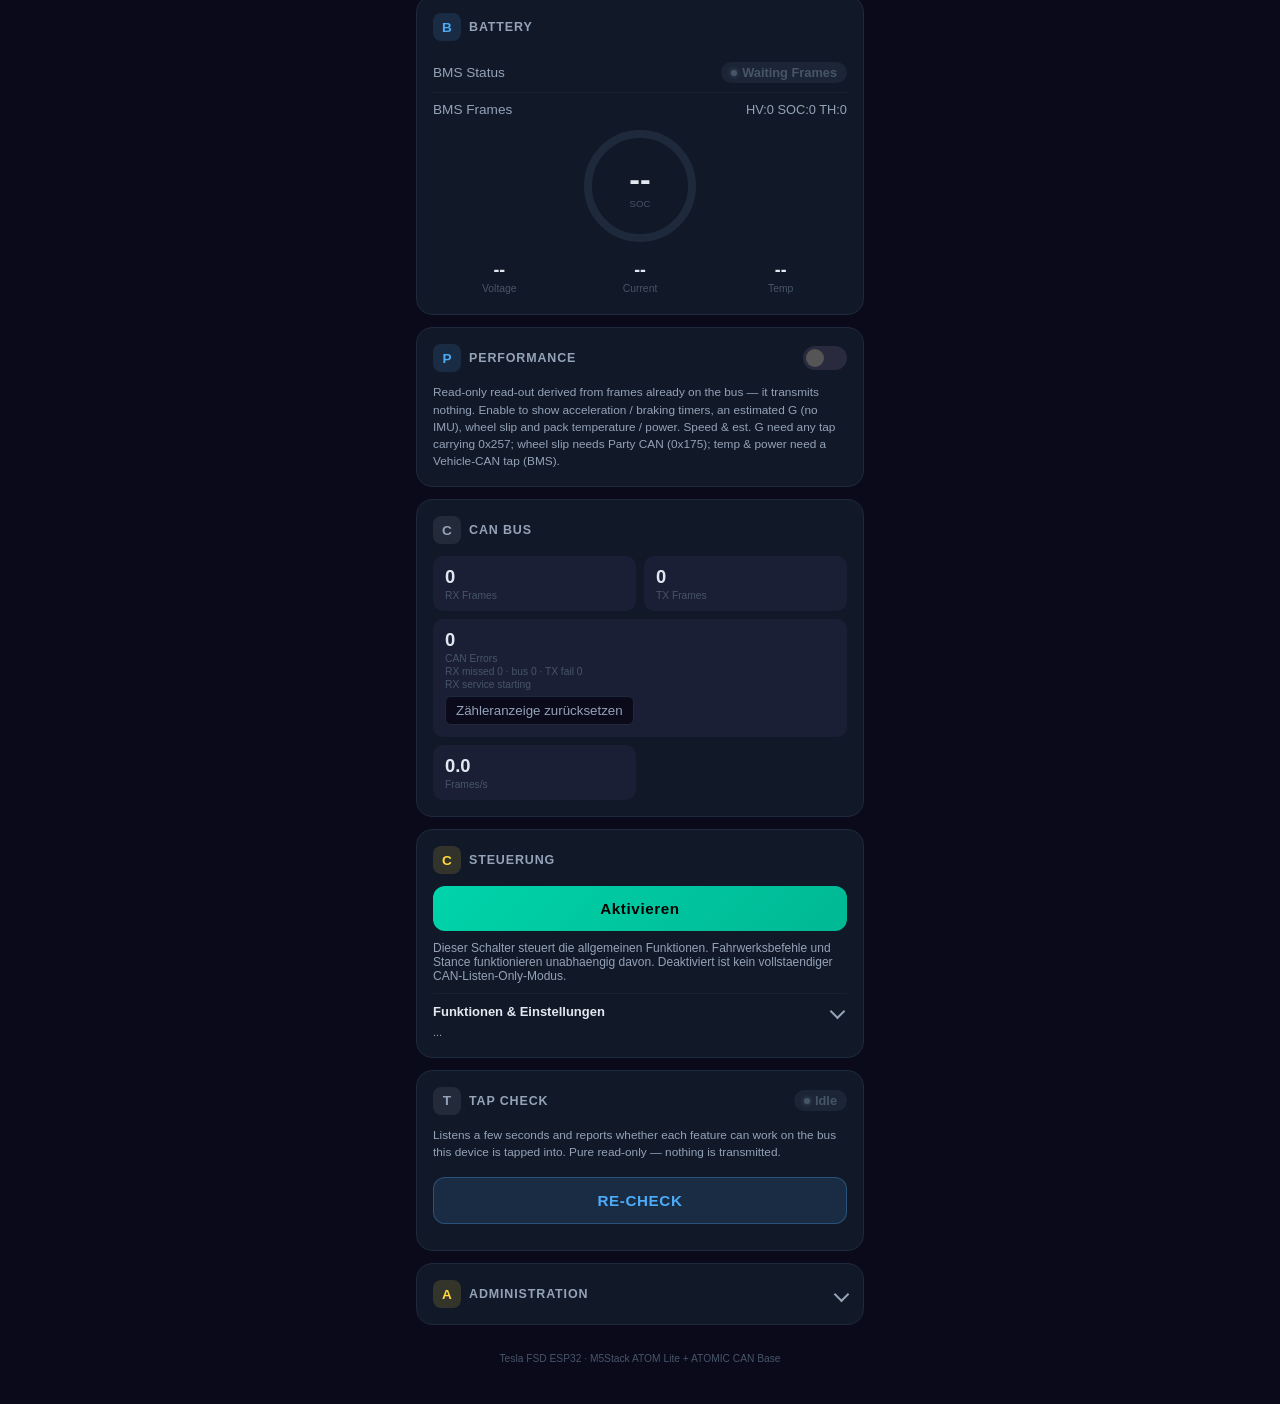
==== commit 42a75edf: "Add full C6 Commander BLE dashboard and preserve legacy interface" ====
--- a/index.html
+++ b/index.html
@@ -1,564 +1,570 @@
-
-<!DOCTYPE html>
-<html lang="en">
-<head>
-<meta charset="UTF-8">
-<meta name="viewport" content="width=device-width,initial-scale=1,user-scalable=no">
-<meta name="apple-mobile-web-app-capable" content="yes">
-<meta name="apple-mobile-web-app-status-bar-style" content="black-translucent">
-<meta name="theme-color" content="#0a0a1a">
-<link rel="icon" href="data:,">
-<title>Tesla FSD</title>
-<link rel="stylesheet" href="./styles.css"><link rel="manifest" href="./manifest.webmanifest">
-</head>
-<body>
-<div class="wrap">
-
-<!-- Header -->
-<div class="hdr">
-  <h1>Tesla FSD</h1>
-  <div class="sub">ESP32 BLE Testboard &middot; <span id="deviceHost">device.local</span><br>
-    <span class="fwtag" id="fwTag">WEB 3.0.0 · BLE</span>
-  </div>
-  <div class="cdot off" id="dot"></div>
-</div>
-<div id="connErr" class="err">Nicht verbunden. Über „Verbinden“ ein Testboard auswählen.</div>
-
-<div id="restartConfirmPanel" class="confirm-panel">
-  <div class="auth-box">
-    <h3>Restart device?</h3>
-    <div class="auth-msg">The device will reboot immediately and the web connection will drop briefly.</div>
-    <div class="auth-actions">
-      <button type="button" class="btn-main btn-stop" data-ble-action="bleAction0">No</button>
-      <button type="button" class="btn-main btn-yellow" data-ble-action="bleAction1">Yes</button>
-    </div>
-  </div>
-</div>
-
-<div class="card ble-card">
-  <div class="card-head"><div class="icon ic-b">B</div><h2>Bluetooth</h2><span class="pill off" id="connectionBadge">Nicht verbunden</span></div>
-  <div class="log-info" id="deviceName">Commander-Lab · Testboard auswählen</div>
-  <div class="log-actions"><button class="btn-main btn-blue" id="connectButton">Verbinden</button><button class="btn-main btn-stop" id="disconnectButton">Trennen</button></div>
-  <div class="log-actions"><button class="btn-main btn-act" id="demoButton">Demo</button><button class="btn-main btn-yellow" id="stopDemo">Demo beenden</button></div>
-  <div class="row"><span class="lbl">Statusintervall</span><select id="intervalSelect"><option value="500">500 ms</option><option value="1000" selected>1000 ms</option><option value="2000">2000 ms</option></select></div>
-  <div class="lab-note">BLE-CAN · Echte Daten mit TC-BLE-Firmware. Die Browser-Demo und alte BLE-Lab-Firmware bleiben als Simulation gekennzeichnet.</div>
-  <div id="updateNotice" class="lab-note" hidden>Neue Webversion verfügbar. <button class="test-btn" id="reloadApp">Jetzt laden</button></div>
-  <div id="networkStatus" class="log-info"></div>
-</div>
-<!-- OTA Warning -->
-<div id="otaBanner" class="ota">&#9888;&#xFE0F; OTA UPDATE IN PROGRESS &mdash; CAN TX SUSPENDED</div>
-
-<!-- Autopark Warning (#180) -->
-<div id="autoparkBanner" class="ota">&#9888;&#xFE0F; IN-CAR AUTOPARK &mdash; CAN TX PAUSED</div>
-
-<!-- Signal Map watchdog (#100) -->
-<div id="sigmapWarn" class="warn14x"><div class="w-row"><div class="w-msg">
-  <strong>&#9888;&#xFE0F; Signal Map DAS id not seen on this bus.</strong>
-  The configured DAS id isn't arriving, so AP-state can't be read and the nag
-  killer is paused. Set <b>DAS id 0</b> for auto, or fix the mapping / tap.
-</div></div></div>
-
-<!-- 2026.14.x Firmware Warning -->
-<div id="warn14x" class="warn14x">
-  <div class="w-row">
-    <div class="w-msg">
-      <strong>&#9888;&#xFE0F; 2026.14.x firmware enforcement active.</strong>
-      Tesla added a preflight check in 2026.14.x that disables autosteer
-      the moment any CAN frame touches <code>0x3FD</code>. Symptom on
-      the dash: <em>"Autopilot turning off"</em> appears within a second
-      of stalk engagement, then AP immediately disengages. Listen-Only
-      mode is safe. <strong>AP-First</strong> (delay injection until AP is
-      engaged) is on the Flipper build only right now — on the ESP32, engage
-      AP from the stalk first, then turn on injection. Dismiss if you're on
-      pre-14.x firmware.
-    </div>
-    <button class="w-dismiss" data-ble-action="bleAction2">Dismiss</button>
-  </div>
-</div>
-
-<!-- FSD Status -->
-<div class="card">
-  <div class="card-head"><div class="icon ic-s">S</div><h2>FSD Status</h2></div>
-  <div class="row">
-    <span class="lbl">AP Status</span>
-    <span class="pill off" id="fsdSt"><span class="pd"></span>--</span>
-  </div>
-  <div class="row">
-    <span class="lbl">Mode</span>
-    <span class="pill off" id="opMode"><span class="pd"></span>Testboard</span>
-  </div>
-  <div class="row">
-    <span class="lbl">Hardware</span>
-    <span class="pill off" id="hwVer"><span class="pd"></span>--</span>
-  </div>
-  <div class="row" id="rowHw3Spd" style="display:none">
-    <span class="lbl">HW3 Speed<span class="hint">car &rarr; sent</span></span>
-    <span id="hw3Spd" style="font-size:.8em;color:var(--text2)">--</span>
-  </div>
-  <div class="row">
-    <span class="lbl">NAG Killer</span>
-    <span class="pill off" id="nagSt"><span class="pd"></span>--</span>
-  </div>
-  <div class="row">
-    <span class="lbl">CAN Vehicle</span>
-    <span class="pill off" id="canVeh"><span class="pd"></span>--</span>
-  </div>
-</div>
-
-<!-- Battery -->
-<div class="card">
-  <div class="card-head"><div class="icon ic-b">B</div><h2>Battery</h2></div>
-  <div class="row">
-    <span class="lbl">BMS Status</span>
-    <span class="pill off" id="bmsSt"><span class="pd"></span>Waiting Frames</span>
-  </div>
-  <div class="row">
-    <span class="lbl">BMS Frames</span>
-    <span id="bmsFrames" style="font-size:.8em;color:var(--text2)">HV:0 SOC:0 TH:0</span>
-  </div>
-  <div class="hero">
-    <div class="soc-ring">
-      <svg viewBox="0 0 120 120" width="120" height="120">
-        <circle class="trk" cx="60" cy="60" r="52"/>
-        <circle class="bar" id="socBar" cx="60" cy="60" r="52"
-          stroke-dasharray="326.73" stroke-dashoffset="326.73"/>
-      </svg>
-      <div class="soc-val">
-        <span class="soc-num" id="bSoc">--</span>
-        <span class="soc-lbl">SOC</span>
-      </div>
-    </div>
-    <div class="hg">
-      <div><div class="hv" id="bVolt">--</div><div class="hl">Voltage</div></div>
-      <div><div class="hv" id="bCurr">--</div><div class="hl">Current</div></div>
-      <div><div class="hv" id="bTemp">--</div><div class="hl">Temp</div></div>
-    </div>
-  </div>
-</div>
-
-<!-- Performance (read-only, opt-in) -->
-<div class="card">
-  <div class="card-head"><div class="icon ic-b">P</div><h2>Performance</h2>
-    <label class="sw" style="margin-left:auto"><input type="checkbox" id="swPerf"><span class="sl2"></span></label>
-  </div>
-  <div id="perfOff" class="log-info" style="margin-bottom:0">
-    Read-only read-out derived from frames already on the bus &mdash; it transmits
-    nothing. Enable to show acceleration / braking timers, an estimated G (no IMU),
-    wheel slip and pack temperature / power. Speed &amp; est. G need any tap
-    carrying 0x257; wheel slip needs Party CAN (0x175); temp &amp; power need a
-    Vehicle-CAN tap (BMS).
-  </div>
-  <div id="perfBody" style="display:none">
-    <div class="row"><span class="lbl">Vehicle speed</span><span id="pfSpeed" style="color:var(--text2)">--</span></div>
-    <div class="sg">
-      <div class="sb"><div class="sv" id="pf050">--</div><div class="sl">0-50 km/h</div><div class="sl" id="pf050b">best --</div></div>
-      <div class="sb"><div class="sv" id="pf060mph">--</div><div class="sl">0-60 mph</div><div class="sl" id="pf060mphb">best --</div></div>
-      <div class="sb"><div class="sv" id="pf0100">--</div><div class="sl">0-100 km/h</div><div class="sl" id="pf0100b">best --</div></div>
-      <div class="sb"><div class="sv" id="pf1000">--</div><div class="sl">100-0 km/h brake</div><div class="sl" id="pf1000b">best --</div></div>
-    </div>
-    <div class="sg">
-      <div class="sb"><div class="sv" id="pfG">--</div><div class="sl">Est. long. G</div><div class="sl" id="pfGpk">peak --</div></div>
-      <div class="sb"><div class="sv" id="pfSlip">--</div><div class="sl">Wheel slip</div></div>
-      <div class="sb"><div class="sv" id="pfPow">--</div><div class="sl">Power</div></div>
-      <div class="sb"><div class="sv" id="pfTemp">--</div><div class="sl">Pack temp</div></div>
-    </div>
-    <div class="row"><span class="lbl">Battery advisory</span><span id="pfAdv" style="font-size:.8em;color:var(--text2)">--</span></div>
-    <div class="log-info" style="margin-top:8px;font-size:.76em">
-      G is estimated from dv/dt of vehicle speed (no IMU). Timers auto-arm leaving a
-      standstill, lock at the target, and reset at the next standstill; best time is
-      kept per session. Temp / power need a Vehicle-CAN tap; wheel slip needs 0x175.
-    </div>
-  </div>
-</div>
-
-<!-- CAN Stats -->
-<div class="card">
-  <div class="card-head"><div class="icon ic-d">C</div><h2>CAN Bus</h2></div>
-  <div class="sg">
-    <div class="sb"><div class="sv" id="rxCnt">0</div><div class="sl">RX Frames</div></div>
-    <div class="sb"><div class="sv" id="txCnt">0</div><div class="sl">TX Frames</div></div>
-    <div class="sb"><div class="sv" id="crcErr">0</div><div class="sl">CAN Errors</div><div class="sl" id="crcSplit">RX&nbsp;missed&nbsp;0 &middot; bus&nbsp;0 &middot; TX&nbsp;fail&nbsp;0</div><div class="sl" id="rxService">RX service starting</div><div class="sl" id="canTiming"></div></div>
-    <div class="sb"><div class="sv" id="fps">0.0</div><div class="sl">Frames/s</div></div>
-  </div>
-</div>
-
-<!-- Controls -->
-<div class="card controls-section">
-  <div class="card-head"><div class="icon ic-c">C</div><h2>Controls</h2></div>
-  <button id="btnMode" class="btn-main btn-act">Activate</button>
-<details class="controls-fold">
-  <summary><span id="controlsSummary" class="control-summary">BLE-Test · EU CP Type Simulation</span></summary>
-  <div class="controls-body">
-  <div class="row">
-    <span class="lbl">Hardware<br><span class="hint">Auto-detect needs 0x398 &mdash; many Model 3/Y never send it. Pick your car if detection is wrong.</span></span>
-    <select id="selHwOverride">
-      <option value="0">Auto-detect</option>
-      <option value="3">Force HW4</option>
-      <option value="2">Force HW3</option>
-      <option value="1">Force Legacy</option>
-    </select>
-  </div>
-  <div class="row">
-    <span class="lbl">Ignore OTA</span>
-    <label class="sw"><input type="checkbox" id="swIgnoreOta"><span class="sl2"></span></label>
-  </div>
-  <div class="row">
-    <span class="lbl">FSD Unlock</span>
-    <label class="sw"><input type="checkbox" id="swFsdUnlock"><span class="sl2"></span></label>
-  </div>
-  <div class="row">
-    <span class="lbl">HW3 Speed Override (legacy)<br><small style="color:var(--muted)">Writes the follow-distance profile and Autopilot offset into the FSD speed fields. Off = the car's own FSD offset and profile are left alone.</small></span>
-    <label class="sw"><input type="checkbox" id="swHw3Spd"><span class="sl2"></span></label>
-  </div>
-  <div class="row">
-    <span class="lbl">NAG Killer</span>
-    <label class="sw"><input type="checkbox" id="swNag"><span class="sl2"></span></label>
-  </div>
-  <div class="row">
-    <span class="lbl">Continuous AP</span>
-    <label class="sw"><input type="checkbox" id="swContinuousAp"><span class="sl2"></span></label>
-  </div>
-  <div class="row">
-    <span class="lbl">AP-First (14.x)</span>
-    <label class="sw"><input type="checkbox" id="swApFirst"><span class="sl2"></span></label>
-  </div>
-  <div class="row">
-    <span class="lbl">Instant Engage (exp.)</span>
-    <label class="sw"><input type="checkbox" id="swApFe"><span class="sl2"></span></label>
-  </div>
-  <div class="row">
-    <span class="lbl">Minimal Inject (exp.)</span>
-    <label class="sw"><input type="checkbox" id="swApMi"><span class="sl2"></span></label>
-  </div>
-  <div class="row">
-    <span class="lbl">Nag EPAS-faithful (14.x, exp.)</span>
-    <label class="sw"><input type="checkbox" id="swNagF"><span class="sl2"></span></label>
-  </div>
-  <div class="row">
-    <span class="lbl">Soft Engage (14.x, exp.)</span>
-    <label class="sw"><input type="checkbox" id="swSoft"><span class="sl2"></span></label>
-  </div>
-  <div class="row">
-    <span class="lbl">Nag Burst (14.x, exp.)</span>
-    <label class="sw"><input type="checkbox" id="swNagB"><span class="sl2"></span></label>
-  </div>
-  <div class="row">
-    <span class="lbl">Abort Guard (14.x, exp.)</span>
-    <label class="sw"><input type="checkbox" id="swAbrt"><span class="sl2"></span></label>
-  </div>
-  <div class="row">
-    <span class="lbl">BMS Display</span>
-    <label class="sw"><input type="checkbox" id="swBms"><span class="sl2"></span></label>
-  </div>
-  <div class="row">
-    <span class="lbl">Force FSD</span>
-    <label class="sw"><input type="checkbox" id="swFsd"><span class="sl2"></span></label>
-  </div>
-  <div class="row">
-    <span class="lbl">China Mode</span>
-    <label class="sw"><input type="checkbox" id="swChina"><span class="sl2"></span></label>
-  </div>
-  <div class="row" id="rowChime">
-    <span class="lbl">Suppress Chime</span>
-    <label class="sw"><input type="checkbox" id="swChime"><span class="sl2"></span></label>
-  </div>
-  <div class="row">
-    <span class="lbl">Precondition<br><small style="color:var(--muted)">battery preheat trigger (0x082)</small></span>
-    <label class="sw"><input type="checkbox" id="swPrecond"><span class="sl2"></span></label>
-  </div>
-  <div class="row">
-    <span class="lbl">EU Region (lights)<br><small style="color:var(--muted)">0x7FF mux1: country=DE + rearLightType=EU_CN; mux2: auxParkLamps=EU; 10 Hz on can1/Vehicle</small></span>
-    <label class="sw"><input type="checkbox" id="swEuReg"><span class="sl2"></span></label>
-  </div>
-  <div class="row">
-    <span class="lbl">EU CP Type (continuous)<br><small style="color:var(--muted)">CP Type EU: verwendet den angeschlossenen Fahrzeug-CAN. Beim Testboard CAN0, beim T-2CAN CAN1.</small></span>
-    <label class="sw"><input type="checkbox" id="swCpTypeEU"><span class="sl2"></span></label>
-  </div>
-  <div class="row">
-    <span class="lbl">Summon EU Unlock</span>
-    <label class="sw"><input type="checkbox" id="swSummon"><span class="sl2"></span></label>
-  </div>
-  <div class="row">
-    <span class="lbl">Continue on Green<br><small style="color:var(--muted)">pairs with TLSSC</small></span>
-    <label class="sw"><input type="checkbox" id="swCog"><span class="sl2"></span></label>
-  </div>
-  <div class="row">
-    <span class="lbl">TLSSC bit38</span>
-    <label class="sw"><input type="checkbox" id="swTlssc38"><span class="sl2"></span></label>
-  </div>
-  <div class="row">
-    <span class="lbl">Right-Hand Drive (RHD)<br><small style="color:var(--red)">RHD markets only — do NOT enable while driving on the right.</small></span>
-    <label class="sw"><input type="checkbox" id="swRhd"><span class="sl2"></span></label>
-  </div>
-  <div class="row">
-    <span class="lbl">Telemetry Off (experimental)<br><small style="color:var(--muted)">Experimental &amp; unverified — clears reachable telemetry flags only (not the Vehicle-bus ECU log-upload). Does NOT guarantee reduced detection.</small></span>
-    <label class="sw"><input type="checkbox" id="swTelOff"><span class="sl2"></span></label>
-  </div>
-  <div class="row">
-    <span class="lbl">AP Branch/Tier (experimental)<br><small style="color:var(--muted)">Experimental &amp; non-persistent — injects a UI branch/tier hint only, reverts when injection stops; unverified and may be a ban signal. Off by default.</small></span>
-    <select id="selApmv3">
-      <option value="255">Off</option>
-      <option value="0">Live</option>
-      <option value="1">Stage</option>
-      <option value="2">Dev</option>
-      <option value="3">Stage2</option>
-      <option value="4">EAP</option>
-      <option value="5">Demo</option>
-    </select>
-  </div>
-  <div class="row" style="display:block">
-    <div style="display:flex;align-items:center;justify-content:space-between">
-      <span class="lbl">Acceleration Mode (experimental)<br><small style="color:var(--muted)">Rewrites the pedal map on 0x334. The touchscreen keeps showing your own setting; a new mode only switches at standstill.</small></span>
-      <select id="selAccel">
-        <option value="0">Off</option>
-        <option value="1">Chill</option>
-        <option value="2">Sport</option>
-        <option value="3">Performance</option>
-      </select>
-    </div>
-    <div id="accelSt" style="font-size:12px;color:var(--muted);margin-top:4px">--</div>
-  </div>
-  <div class="row" style="display:block">
-    <div style="display:flex;align-items:center;justify-content:space-between">
-      <span class="lbl">Track Mode (experimental)<br><small style="color:var(--muted)">Experimental &mdash; Vehicle-bus; not car-validated. Defaults to rear-biased (rotation 100) + 30% stability &mdash; fun with a safety margin. Raise stability for stock feel.</small></span>
-      <label class="sw"><input type="checkbox" id="swTrkMode"><span class="sl2"></span></label>
-    </div>
-    <div style="margin-top:8px">
-      <label style="display:flex;justify-content:space-between;font-size:12px;color:var(--muted)"><span>Handling Balance <small>(stable &rarr; rotation)</small></span><span id="trkRotV">100</span></label>
-      <input type="range" id="trkRot" min="0" max="100" style="width:100%">
-    </div>
-    <div style="margin-top:6px">
-      <label style="display:flex;justify-content:space-between;font-size:12px;color:var(--muted)"><span>Stability Assist</span><span id="trkStabV">30</span></label>
-      <input type="range" id="trkStab" min="0" max="100" style="width:100%">
-    </div>
-    <div class="row" style="padding:6px 0 0">
-      <span class="lbl">Post-drive Cooling</span>
-      <label class="sw"><input type="checkbox" id="swTrkPC"><span class="sl2"></span></label>
-    </div>
-    <div class="row" style="padding:0">
-      <span class="lbl">Compressor Overclock<br><small style="color:var(--muted)">max cooling</small></span>
-      <label class="sw"><input type="checkbox" id="swTrkCO"><span class="sl2"></span></label>
-    </div>
-    <div class="row">
-      <span class="lbl">Power Boost / Spicy Tune (experimental)<br><small style="color:var(--muted)">Experimental &amp; unverified — raises the car's own DI/DIR/DIF drivePowerMax limit by a fixed % (raise-only, clamped to SNA 511). BMS untouched. Off by default.</small></span>
-      <select id="selPwrBst">
-        <option value="0">Off</option>
-        <option value="5">+5 %</option>
-        <option value="10">+10 %</option>
-        <option value="15">+15 %</option>
-      </select>
-    </div>
-  </div>
-  <div class="row" style="display:block">
-    <div id="pmSuggest" style="display:none;margin:0 0 8px;padding:8px 10px;border:1px solid var(--accent);border-radius:6px;background:var(--card2)">
-      <div style="font-size:12px;color:var(--text)">Looks like variant <b id="pmName">?</b> &mdash; the standard parser can't read AP-state on this bus.</div>
-      <button type="button" id="pmApply" style="margin-top:6px;background:var(--accent);color:#000;border:0;padding:6px 12px;border-radius:4px;cursor:pointer">Apply this profile</button>
-    </div>
-    <details>
-      <summary class="lbl" style="cursor:pointer">Signal Map (advanced, 14.x)</summary>
-      <div style="font-size:11px;color:var(--muted);margin:6px 0 8px">Override where the nag killer reads AP-state / hands-on / steering. Leave DAS id <b>0</b> for auto-detect. byte 0-7, shift 0-7, mask hex.</div>
-      <div style="display:grid;grid-template-columns:auto auto;gap:6px 10px;align-items:center;font-size:12px">
-        <span>DAS id (0x..)</span><input id="cgDid" placeholder="0">
-        <span>AP-state byte/sh/mask</span><span><input id="cgApB" class="cgn"><input id="cgApS" class="cgn"><input id="cgApM" class="cgn" placeholder="0xF"></span>
-        <span>Hands-on byte/sh/mask</span><span><input id="cgHoB" class="cgn"><input id="cgHoS" class="cgn"><input id="cgHoM" class="cgn" placeholder="0xF"></span>
-        <span>Steer id (0x..)</span><input id="cgSid" placeholder="0">
-        <span>Steer hi/lo byte</span><span><input id="cgSHi" class="cgn"><input id="cgSLo" class="cgn"></span>
-      </div>
-      <button style="margin-top:8px;background:var(--accent);color:#000;border:0;padding:6px 12px;border-radius:4px;cursor:pointer" data-ble-action="bleAction3">Save mapping</button>
-    </details>
-  </div>
-
-  <div class="row">
-    <span class="lbl">CAN Dump</span>
-    <label class="sw"><input type="checkbox" id="swDump"><span class="sl2"></span></label>
-  </div>
-
-  <div class="row">
-    <span class="lbl">Deep Sleep (sec)</span>
-    <input type="number" id="numSleep" min="10" max="3600" style="width:60px;background:var(--card2);border:1px solid var(--border);color:var(--text);padding:4px;border-radius:4px;text-align:right">
-  </div>
-
-  </div>
-</details>
-</div>
-
-<!-- Tap capability checker (#125) -->
-<div class="card">
-  <div class="card-head"><div class="icon ic-d">T</div><h2>Tap Check</h2>
-    <span id="capSt" class="pill off" style="margin-left:auto"><span class="pd"></span>Idle</span></div>
-  <div class="log-info" style="margin-bottom:8px">
-    Listens a few seconds and reports whether each feature can work on the bus this
-    device is tapped into. Pure read-only &mdash; nothing is transmitted.
-  </div>
-  <div id="capBody"></div>
-  <button id="capBtn" type="button" class="btn-main btn-blue" style="margin-top:8px">RE-CHECK</button>
-</div>
-
-<!-- Black-box incident recorder (#124) -->
-<div class="card">
-  <div class="card-head"><div class="icon ic-d">R</div><h2>Black-box</h2>
-    <span id="bbBadge" class="pill on" style="display:none;margin-left:auto">NEW</span></div>
-  <div id="bbNote" class="log-info" style="margin-bottom:10px;display:none">
-    Records the key diagnostic CAN IDs around anomalies (aborts, bus-off, manual
-    marks) to the device only &mdash; never uploaded. Use the toggle below to enable or disable.
-    <button type="button" style="margin-left:6px;background:var(--card2);border:1px solid var(--border);color:var(--text);padding:2px 8px;border-radius:4px;cursor:pointer" data-ble-action="bleAction4">Got it</button>
-  </div>
-  <div class="row">
-    <span class="lbl">Auto-record</span>
-    <label class="sw"><input type="checkbox" id="swBlackbox"><span class="sl2"></span></label>
-  </div>
-  <div class="row">
-    <span class="lbl">Status</span>
-    <span class="pill off" id="bbSt"><span class="pd"></span>Idle</span>
-  </div>
-  <div class="row">
-    <span class="lbl">Storage</span>
-    <span id="bbStore" style="font-size:.78em;color:var(--text2)">--</span>
-  </div>
-  <div id="bbVolatileWarn" class="log-info" style="display:none;margin:8px 0;color:var(--yellow)">
-    &#9888;&#xFE0F; Volatile storage &mdash; download events before power-off; they are lost on reboot.
-  </div>
-  <button id="bbMark" type="button" class="btn-main btn-blue" style="margin:8px 0">&#9873; MARK NOW</button>
-  <div id="bbList" style="margin-top:4px"></div>
-  <button id="bbDelAll" type="button" class="btn-main btn-stop" style="margin-top:10px;display:none">DELETE ALL EVENTS</button>
-</div>
-
-<!-- Administration -->
-<details class="config-section">
-  <summary><div class="icon ic-c">A</div><div class="card-head" style="margin:0"><h2>Administration</h2></div></summary>
-  <div class="config-body">
-
-<!-- HTTP CAN Log -->
-<div class="card">
-  <div class="card-head"><div class="icon ic-d">L</div><h2>CAN Log</h2></div>
-  <div class="row">
-    <span class="lbl">Stream</span>
-    <span class="pill off" id="httpLogSt"><span class="pd"></span>Idle</span>
-  </div>
-  <div class="row">
-    <span class="lbl">Filter IDs</span>
-    <input id="httpLogFilter" class="log-filter" type="text" autocomplete="off" autocapitalize="off" spellcheck="false" placeholder="0x370, 0x3FD">
-  </div>
-  <div class="row">
-    <span class="lbl">Buffered</span>
-    <span id="httpLogBuf" style="font-size:.8em;color:var(--text2)">0 frames</span>
-  </div>
-  <div class="row">
-    <span class="lbl">Dropped</span>
-    <span id="httpLogDrop" style="font-size:.8em;color:var(--text2)">0 frames</span>
-  </div>
-  <div class="row">
-    <span class="lbl">Filtered</span>
-    <span id="httpLogFiltered" style="font-size:.8em;color:var(--text2)">0 frames</span>
-  </div>
-  <div id="httpLogInfo" class="log-info">CAN-Logging über BLE mit ID-Filter. BLE-Durchsatz begrenzt; verworfene Frames werden angezeigt.</div>
-  <div class="log-actions" style="display:flex;gap:8px;margin-top:8px">
-    <button type="button" class="btn-main btn-blue" id="markerButton">MARKER</button>
-  </div>
-  <div class="log-actions">
-    <button id="btnHttpLog" type="button" class="btn-main btn-blue" disabled>STREAM LOG AND SAVE</button>
-  </div>
-</div>
-
-<div class="card"><div class="card-head"><div class="icon ic-d">E</div><h2>BLE Events</h2></div><ol id="eventLog" class="ble-events"></ol><button class="btn-main btn-blue" id="exportLog">EXPORT EVENTS</button></div>
-<!-- WiFi Config -->
-<div class="card">
-  <div class="card-head"><div class="icon ic-c">W</div><h2>WiFi Configuration</h2></div>
-  <div class="log-info" style="margin-bottom:10px">
-    The device starts its own access point by default. Optionally set a network below; when a network name is set, the device tries to connect to it on boot and starts its own access point if it cannot connect.
-  </div>
-  <div class="row">
-    <span class="lbl">Access Point</span>
-    <span style="font-size:.72em;color:var(--text3)">default</span>
-  </div>
-  <div class="row">
-    <span class="lbl">SSID</span>
-    <input type="text" id="wifiSsid" maxlength="32" style="width:140px;background:var(--card2);border:1px solid var(--border);color:var(--text);padding:4px;border-radius:4px;text-align:right">
-  </div>
-  <div class="row">
-    <span class="lbl">Password</span>
-    <input type="password" id="wifiPass" maxlength="64" style="width:140px;background:var(--card2);border:1px solid var(--border);color:var(--text);padding:4px;border-radius:4px;text-align:right">
-  </div>
-  <div class="row">
-    <span class="lbl">Stealth Mode (Hidden)</span>
-    <label class="sw"><input type="checkbox" id="swWifiHid"><span class="sl2"></span></label>
-  </div>
-  <div class="row">
-    <span class="lbl">Connect to WiFi</span>
-    <span style="font-size:.72em;color:var(--text3)">optional</span>
-  </div>
-  <div class="row">
-    <span class="lbl">Network Name</span>
-    <input type="text" id="wifiStaSsid" maxlength="32" style="width:140px;background:var(--card2);border:1px solid var(--border);color:var(--text);padding:4px;border-radius:4px;text-align:right">
-  </div>
-  <div class="row">
-    <span class="lbl">Network Password</span>
-    <input type="password" id="wifiStaPass" maxlength="64" style="width:140px;background:var(--card2);border:1px solid var(--border);color:var(--text);padding:4px;border-radius:4px;text-align:right">
-  </div>
-  <button class="btn-main btn-stop" style="margin-top:12px" data-ble-action="bleAction5">SAVE & RESTART WIFI</button>
-</div>
-
-<!-- OTA Update -->
-<div class="card">
-  <div class="card-head"><div class="icon ic-c">U</div><h2>OTA Firmware Update</h2></div>
-  <div style="font-size:.75em;color:var(--text3);margin-bottom:12px;line-height:1.5">
-    BLE-OTA: ausschließlich die OTA-Datei für dieses ESP32-Testboard auswählen. Start der Übertragung nach Auswahl.
-  </div>
-  <form id="otaForm" enctype="multipart/form-data" style="margin:0">
-    <input type="file" id="otaFile" class="ota-file" accept=".bin">
-    <button type="button" class="btn-main btn-blue" id="otaSelectBtn">
-      SELECT FIRMWARE (.bin)
-    </button>
-  </form><button type="button" class="btn-main btn-stop" id="cancelUpload" disabled>ABORT UPDATE</button>
-  <div id="otaProgress" class="ota-progress">
-    <div class="ota-track"><div id="otaBar" class="ota-bar"></div></div>
-    <div id="otaStatus" class="ota-status">Preparing...</div>
-    <div id="otaBytes" class="ota-bytes"></div>
-  </div>
-  <div id="otaRollbackInfo" class="ota-info">
-    <b style="color:var(--blue)">Partition Safety</b><br>
-    Schreibt in die inaktive App-Partition. SHA-256 und Datenblöcke werden bestätigt. Nach erfolgreichem Abschluss startet das Board neu. Die Testfirmware bestätigt keinen automatischen 15-Sekunden-Rollback.
-  </div>
-</div>
-
-<!-- SD Card -->
-<div class="card">
-  <div class="card-head"><div class="icon ic-d">S</div><h2>SD Card</h2></div>
-  <div class="row">
-    <span class="lbl">Dump Status</span>
-    <span class="pill off" id="dumpSt"><span class="pd"></span>Idle</span>
-  </div>
-  <button id="btnFmt" class="btn-main btn-stop" style="margin-top:8px">FORMAT SD CARD</button>
-  <div id="fmtOut" style="font-size:.75em;color:var(--text2);margin-top:8px;display:none"></div>
-</div>
-
-<!-- Device Info -->
-<div class="card">
-  <div class="card-head"><div class="icon ic-d">D</div><h2>Device</h2></div>
-  <div class="row">
-    <span class="lbl">Firmware</span>
-    <span id="fwBuild" style="font-size:.8em;color:var(--text2)">--</span>
-  </div>
-  <div class="row">
-    <span class="lbl">Uptime</span>
-    <span id="uptime" style="font-variant-numeric:tabular-nums">--</span>
-  </div>
-  <div class="row">
-    <span class="lbl">WiFi Clients</span>
-    <span id="wifiCl">--</span>
-  </div>
-  <div class="row">
-    <span class="lbl">OTA Partition</span>
-    <span id="otaPartInfo" style="font-size:.78em;color:var(--text2)">--</span>
-  </div>
-  <button class="btn-main btn-yellow" style="margin-top:12px" data-ble-action="bleAction6">RESTART DEVICE</button>
-</div>
-
-  </div>
-</details>
-
-<div class="foot">Tesla FSD ESP32 · BLE Testboard · WEB 3.0.0</div>
-</div><!-- /wrap -->
-
-<script type="module" src="./app.js"></script>
-</body></html>
+
+<!DOCTYPE html>
+<html lang="en">
+<head>
+<meta charset="UTF-8">
+<meta name="viewport" content="width=device-width,initial-scale=1,user-scalable=no">
+<meta name="apple-mobile-web-app-capable" content="yes">
+<meta name="apple-mobile-web-app-status-bar-style" content="black-translucent">
+<meta name="theme-color" content="#0a0a1a">
+<link rel="icon" href="data:,">
+<title>Tesla FSD</title>
+<link rel="stylesheet" href="./styles.css"><link rel="manifest" href="./manifest.webmanifest">
+</head>
+<body>
+<div class="wrap">
+
+<!-- Header -->
+<div class="hdr">
+  <h1>Tesla FSD</h1>
+  <div class="sub">ESP32 CAN Controller &middot; <span id="deviceHost">device.local</span><br>
+    <span class="fwtag" id="fwTag">WEB 4.0.0 · BLE</span>
+  </div>
+  <div class="cdot" id="dot"></div>
+</div>
+<div id="connErr" class="err">Connection lost &mdash; retrying&hellip;</div>
+
+<div id="restartConfirmPanel" class="confirm-panel">
+  <div class="auth-box">
+    <h3>Restart device?</h3>
+    <div class="auth-msg">The device will reboot immediately and the web connection will drop briefly.</div>
+    <div class="auth-actions">
+      <button type="button" class="btn-main btn-stop" onclick="cancelRestartConfirm()">No</button>
+      <button type="button" class="btn-main btn-yellow" onclick="confirmRestart()">Yes</button>
+    </div>
+  </div>
+</div>
+
+<div class="card ble-card"><div class="card-head"><h2>Bluetooth</h2><span class="pill off" id="connectionBadge">Nicht verbunden</span></div>
+<div id="deviceName" class="ble-note">Commander-C6 auswählen</div>
+<div class="log-actions"><button id="connectButton" data-ble-independent class="btn-main btn-blue">Verbinden</button><button id="disconnectButton" data-ble-independent class="btn-main btn-stop" disabled>Trennen</button></div>
+<div class="row"><label for="intervalSelect">Statusintervall</label><select id="intervalSelect"><option value="500">500 ms</option><option value="1000" selected>1000 ms</option><option value="2000">2000 ms</option></select></div>
+<div class="ble-note">Android: Chrome · iPhone: Bluefy. Zuerst die C6-BLE-Firmware 4.0.0 installieren. Die Webseite verbindet sich direkt per Bluetooth mit der Box. <a href="./legacy/">Bisherige BLE-Lab-Oberfläche</a></div>
+<div id="bleError" class="ble-note ble-error" role="status" aria-live="polite"></div>
+<div id="updateNotice" class="ble-note" hidden>Neue Webversion verfügbar. <button id="reloadApp" data-ble-independent>Jetzt laden</button></div></div>
+<!-- OTA Warning -->
+<div id="otaBanner" class="ota">&#9888;&#xFE0F; OTA UPDATE IN PROGRESS &mdash; CAN TX SUSPENDED</div>
+
+<!-- Autopark Warning (#180) -->
+<div id="autoparkBanner" class="ota">&#9888;&#xFE0F; IN-CAR AUTOPARK &mdash; CAN TX PAUSED</div>
+
+<!-- Signal Map watchdog (#100) -->
+<div id="sigmapWarn" class="warn14x"><div class="w-row"><div class="w-msg">
+  <strong>&#9888;&#xFE0F; Signal Map DAS id not seen on this bus.</strong>
+  The configured DAS id isn't arriving, so AP-state can't be read and the nag
+  killer is paused. Set <b>DAS id 0</b> for auto, or fix the mapping / tap.
+</div></div></div>
+
+<!-- 2026.14.x Firmware Warning -->
+<div id="warn14x" class="warn14x">
+  <div class="w-row">
+    <div class="w-msg">
+      <strong>&#9888;&#xFE0F; 2026.14.x firmware enforcement active.</strong>
+      Tesla added a preflight check in 2026.14.x that disables autosteer
+      the moment any CAN frame touches <code>0x3FD</code>. Symptom on
+      the dash: <em>"Autopilot turning off"</em> appears within a second
+      of stalk engagement, then AP immediately disengages. Listen-Only
+      mode is safe. <strong>AP-First</strong> (delay injection until AP is
+      engaged) is on the Flipper build only right now — on the ESP32, engage
+      AP from the stalk first, then turn on injection. Dismiss if you're on
+      pre-14.x firmware.
+    </div>
+    <button class="w-dismiss" onclick="cmd('14x_warning',false)">Dismiss</button>
+  </div>
+</div>
+
+<section class="card suspension-card" id="suspensionCard">
+<div class="card-head"><div class="icon ic-b">F</div><h2>Fahrwerk</h2><span class="section-badge">TESTVERSION</span></div>
+<p class="section-copy">Aktuelle Höhen und individuelle Rad-Offsets</p><div class="offset-grid">
+<label class="wheel-tile"><span class="wheel-name">Vorne links</span><span class="wheel-height" id="currentFL">— <small>mm</small></span><span class="offset-label">Offset <small>mm</small></span><input id="offsetFL" type="number" min="-40" max="40" step="4" value="0" oninput="updateOffsetPreview()" aria-label="Offset Vorne links"><output id="heightFL">Keine frischen Höhenwerte</output></label>
+<label class="wheel-tile"><span class="wheel-name">Vorne rechts</span><span class="wheel-height" id="currentFR">— <small>mm</small></span><span class="offset-label">Offset <small>mm</small></span><input id="offsetFR" type="number" min="-40" max="40" step="4" value="0" oninput="updateOffsetPreview()" aria-label="Offset Vorne rechts"><output id="heightFR">Keine frischen Höhenwerte</output></label>
+<label class="wheel-tile"><span class="wheel-name">Hinten links</span><span class="wheel-height" id="currentRL">— <small>mm</small></span><span class="offset-label">Offset <small>mm</small></span><input id="offsetRL" type="number" min="-40" max="40" step="4" value="0" oninput="updateOffsetPreview()" aria-label="Offset Hinten links"><output id="heightRL">Keine frischen Höhenwerte</output></label>
+<label class="wheel-tile"><span class="wheel-name">Hinten rechts</span><span class="wheel-height" id="currentRR">— <small>mm</small></span><span class="offset-label">Offset <small>mm</small></span><input id="offsetRR" type="number" min="-40" max="40" step="4" value="0" oninput="updateOffsetPreview()" aria-label="Offset Hinten rechts"><output id="heightRR">Keine frischen Höhenwerte</output></label>
+</div><div class="preview-actions"><button class="susp-btn quiet" onclick="saveOffsetPreview()">Offsets speichern</button><button class="susp-btn quiet" onclick="resetOffsetPreview()">Zurücksetzen</button></div>
+<div class="preview-actions"><button id="offsetSend" class="susp-btn" onclick="sendOffsetTest()">Offsets senden (Test)</button><button id="offsetStop" class="susp-btn quiet" onclick="stopOffsetTest()">Offset-Senden stoppen</button></div>
+<p id="offsetTxStatus" class="section-copy">Offset-Senden aus. Nach Neustart erneut aktivieren.</p>
+<p id="offsetNotice" class="section-copy">Eingabe: -40 bis +40 mm in 4-mm-Schritten. Aktivierung bleibt bei Gangwechseln erhalten. In P bei Stillstand: frische CAN0/0x199-Nachrichten ohne 5-Hz-Drossel bearbeiten; in D/R/N pausieren. Originale bleiben auf dem Bus. Fahrwerkswirkung unbestätigt.</p>
+<div class="height-actions"><button class="susp-btn" id="suspVeryLow" disabled onclick="requestSuspension(1)"><strong>Ultra tief</strong><small>Serienprofil Sehr niedrig</small></button><button class="susp-btn" id="suspLow" disabled onclick="requestSuspension(2)"><strong>Tief</strong><small>Serienprofil Niedrig</small></button></div>
+<button class="susp-btn stance-button" id="suspStance" disabled onclick="toggleStance()"><span>Stance Mode</span><small>Automatik: P sehr tief · D/R tief</small></button><div id="stanceStatus" class="section-copy">Stance-Automatik ist aus.</div><div id="stanceVehicle" class="section-copy">Gang: -- · warte auf CAN-Daten</div><div id="suspStatus" class="susp-feedback" role="status">Warten auf Fahrzeugdaten</div></section>
+
+<!-- FSD Status -->
+<div class="card">
+  <div class="card-head"><div class="icon ic-s">S</div><h2>FSD Status</h2></div>
+  <div class="row">
+    <span class="lbl">AP Status</span>
+    <span class="pill off" id="fsdSt"><span class="pd"></span>--</span>
+  </div>
+  <div class="row">
+    <span class="lbl">Mode</span>
+    <span class="pill off" id="opMode"><span class="pd"></span>--</span>
+  </div>
+  <div class="row">
+    <span class="lbl">Hardware</span>
+    <span class="pill off" id="hwVer"><span class="pd"></span>--</span>
+  </div>
+  <div class="row" id="rowHw3Spd" style="display:none">
+    <span class="lbl">HW3 Speed<span class="hint">car &rarr; sent</span></span>
+    <span id="hw3Spd" style="font-size:.8em;color:var(--text2)">--</span>
+  </div>
+  <div class="row">
+    <span class="lbl">NAG Killer</span>
+    <span class="pill off" id="nagSt"><span class="pd"></span>--</span>
+  </div>
+  <div class="row">
+    <span class="lbl">CAN Vehicle</span>
+    <span class="pill off" id="canVeh"><span class="pd"></span>--</span>
+  </div>
+</div>
+
+<!-- Battery -->
+<div class="card">
+  <div class="card-head"><div class="icon ic-b">B</div><h2>Battery</h2></div>
+  <div class="row">
+    <span class="lbl">BMS Status</span>
+    <span class="pill off" id="bmsSt"><span class="pd"></span>Waiting Frames</span>
+  </div>
+  <div class="row">
+    <span class="lbl">BMS Frames</span>
+    <span id="bmsFrames" style="font-size:.8em;color:var(--text2)">HV:0 SOC:0 TH:0</span>
+  </div>
+  <div class="hero">
+    <div class="soc-ring">
+      <svg viewBox="0 0 120 120" width="120" height="120">
+        <circle class="trk" cx="60" cy="60" r="52"/>
+        <circle class="bar" id="socBar" cx="60" cy="60" r="52"
+          stroke-dasharray="326.73" stroke-dashoffset="326.73"/>
+      </svg>
+      <div class="soc-val">
+        <span class="soc-num" id="bSoc">--</span>
+        <span class="soc-lbl">SOC</span>
+      </div>
+    </div>
+    <div class="hg">
+      <div><div class="hv" id="bVolt">--</div><div class="hl">Voltage</div></div>
+      <div><div class="hv" id="bCurr">--</div><div class="hl">Current</div></div>
+      <div><div class="hv" id="bTemp">--</div><div class="hl">Temp</div></div>
+    </div>
+  </div>
+</div>
+
+<!-- Performance (read-only, opt-in) -->
+<div class="card">
+  <div class="card-head"><div class="icon ic-b">P</div><h2>Performance</h2>
+    <label class="sw" style="margin-left:auto"><input type="checkbox" id="swPerf" onchange="perfToggle(this.checked)"><span class="sl2"></span></label>
+  </div>
+  <div id="perfOff" class="log-info" style="margin-bottom:0">
+    Read-only read-out derived from frames already on the bus &mdash; it transmits
+    nothing. Enable to show acceleration / braking timers, an estimated G (no IMU),
+    wheel slip and pack temperature / power. Speed &amp; est. G need any tap
+    carrying 0x257; wheel slip needs Party CAN (0x175); temp &amp; power need a
+    Vehicle-CAN tap (BMS).
+  </div>
+  <div id="perfBody" style="display:none">
+    <div class="row"><span class="lbl">Vehicle speed</span><span id="pfSpeed" style="color:var(--text2)">--</span></div>
+    <div class="sg">
+      <div class="sb"><div class="sv" id="pf050">--</div><div class="sl">0-50 km/h</div><div class="sl" id="pf050b">best --</div></div>
+      <div class="sb"><div class="sv" id="pf060mph">--</div><div class="sl">0-60 mph</div><div class="sl" id="pf060mphb">best --</div></div>
+      <div class="sb"><div class="sv" id="pf0100">--</div><div class="sl">0-100 km/h</div><div class="sl" id="pf0100b">best --</div></div>
+      <div class="sb"><div class="sv" id="pf1000">--</div><div class="sl">100-0 km/h brake</div><div class="sl" id="pf1000b">best --</div></div>
+    </div>
+    <div class="sg">
+      <div class="sb"><div class="sv" id="pfG">--</div><div class="sl">Est. long. G</div><div class="sl" id="pfGpk">peak --</div></div>
+      <div class="sb"><div class="sv" id="pfSlip">--</div><div class="sl">Wheel slip</div></div>
+      <div class="sb"><div class="sv" id="pfPow">--</div><div class="sl">Power</div></div>
+      <div class="sb"><div class="sv" id="pfTemp">--</div><div class="sl">Pack temp</div></div>
+    </div>
+    <div class="row"><span class="lbl">Battery advisory</span><span id="pfAdv" style="font-size:.8em;color:var(--text2)">--</span></div>
+    <div class="log-info" style="margin-top:8px;font-size:.76em">
+      G is estimated from dv/dt of vehicle speed (no IMU). Timers auto-arm leaving a
+      standstill, lock at the target, and reset at the next standstill; best time is
+      kept per session. Temp / power need a Vehicle-CAN tap; wheel slip needs 0x175.
+    </div>
+  </div>
+</div>
+
+<!-- CAN Stats -->
+<div class="card">
+  <div class="card-head"><div class="icon ic-d">C</div><h2>CAN Bus</h2></div>
+  <div class="sg">
+    <div class="sb"><div class="sv" id="rxCnt">0</div><div class="sl">RX Frames</div></div>
+    <div class="sb"><div class="sv" id="txCnt">0</div><div class="sl">TX Frames</div></div>
+    <div class="sb"><div class="sv" id="crcErr">0</div><div class="sl">CAN Errors</div><div class="sl" id="crcSplit">RX&nbsp;missed&nbsp;0 &middot; bus&nbsp;0 &middot; TX&nbsp;fail&nbsp;0</div><div class="sl" id="rxService">RX service starting</div><button class="btn-quiet" onclick="if(ws&amp;&amp;ws.readyState===1)ws.send(JSON.stringify({cmd:'can_counter_reset',value:1}))">Zähleranzeige zurücksetzen</button><div class="sl" id="perBusCounts"></div><div class="sl" id="canTiming"></div></div>
+    <div class="sb"><div class="sv" id="fps">0.0</div><div class="sl">Frames/s</div></div>
+  </div>
+</div>
+
+<!-- Controls -->
+<div class="card controls-section">
+  <div class="card-head"><div class="icon ic-c">C</div><h2>Steuerung</h2></div>
+  <button id="btnMode" class="btn-main btn-act" onclick="toggleMode()">Aktivieren</button>
+  <p style="font-size:.75em;color:var(--text2)">Dieser Schalter steuert die allgemeinen Funktionen. Fahrwerksbefehle und Stance funktionieren unabhaengig davon. Deaktiviert ist kein vollstaendiger CAN-Listen-Only-Modus.</p>
+<details class="controls-fold">
+  <summary><span class="controls-title">Funktionen &amp; Einstellungen</span><span id="controlsSummary" class="control-summary">...</span></summary>
+  <div class="controls-body">
+  <h3 class="control-group-title">Gerät &amp; Betriebsart</h3>
+  <div class="row">
+    <span class="lbl">Hardware<br><span class="hint">Auto-detect needs 0x398 &mdash; many Model 3/Y never send it. Pick your car if detection is wrong.</span></span>
+    <select id="selHwOverride" onchange="cmd('hw_override',parseInt(this.value,10))">
+      <option value="0">Auto-detect</option>
+      <option value="3">Force HW4</option>
+      <option value="2">Force HW3</option>
+      <option value="1">Force Legacy</option>
+    </select>
+  </div>
+  <div class="row">
+    <span class="lbl">Ignore OTA</span>
+    <label class="sw"><input type="checkbox" id="swIgnoreOta" onchange="cmd('ignore_ota',this.checked)"><span class="sl2"></span></label>
+  </div>
+  <div class="row">
+    <span class="lbl">FSD Unlock</span>
+    <label class="sw"><input type="checkbox" id="swFsdUnlock" onchange="cmd('fsd_unlock',this.checked)"><span class="sl2"></span></label>
+  </div>
+  <h3 class="control-group-title">Fahrassistenz</h3>
+  <div class="row">
+    <span class="lbl">HW3 Speed Override (legacy)<br><small style="color:var(--muted)">Writes the follow-distance profile and Autopilot offset into the FSD speed fields. Off = the car's own FSD offset and profile are left alone.</small></span>
+    <label class="sw"><input type="checkbox" id="swHw3Spd" onchange="cmd('hw3_speed_override',this.checked)"><span class="sl2"></span></label>
+  </div>
+  <div class="row">
+    <span class="lbl">NAG Killer</span>
+    <label class="sw"><input type="checkbox" id="swNag" onchange="cmd('nag',this.checked)"><span class="sl2"></span></label>
+  </div>
+  <div class="row">
+    <span class="lbl">Continuous AP</span>
+    <label class="sw"><input type="checkbox" id="swContinuousAp" onchange="cmd('continuous_ap',this.checked)"><span class="sl2"></span></label>
+  </div>
+  <div class="row">
+    <span class="lbl">AP-First (14.x)</span>
+    <label class="sw"><input type="checkbox" id="swApFirst" onchange="cmd('ap_first',this.checked)"><span class="sl2"></span></label>
+  </div>
+  <div class="row">
+    <span class="lbl">Instant Engage (exp.)</span>
+    <label class="sw"><input type="checkbox" id="swApFe" onchange="cmd('ap_first_edge',this.checked)"><span class="sl2"></span></label>
+  </div>
+  <div class="row">
+    <span class="lbl">Minimal Inject (exp.)</span>
+    <label class="sw"><input type="checkbox" id="swApMi" onchange="cmd('ap_first_minimal',this.checked)"><span class="sl2"></span></label>
+  </div>
+  <div class="row">
+    <span class="lbl">Nag EPAS-faithful (14.x, exp.)</span>
+    <label class="sw"><input type="checkbox" id="swNagF" onchange="cmd('nag_faithful',this.checked)"><span class="sl2"></span></label>
+  </div>
+  <div class="row">
+    <span class="lbl">Soft Engage (14.x, exp.)</span>
+    <label class="sw"><input type="checkbox" id="swSoft" onchange="cmd('soft_engage',this.checked)"><span class="sl2"></span></label>
+  </div>
+  <div class="row">
+    <span class="lbl">Nag Burst (14.x, exp.)</span>
+    <label class="sw"><input type="checkbox" id="swNagB" onchange="cmd('nag_burst',this.checked)"><span class="sl2"></span></label>
+  </div>
+  <div class="row">
+    <span class="lbl">Abort Guard (14.x, exp.)</span>
+    <label class="sw"><input type="checkbox" id="swAbrt" onchange="cmd('abort_guard',this.checked)"><span class="sl2"></span></label>
+  </div>
+  <h3 class="control-group-title">Komfort &amp; Laden</h3>
+  <div class="row">
+    <span class="lbl">BMS Display</span>
+    <label class="sw"><input type="checkbox" id="swBms" onchange="cmd('bms',this.checked)"><span class="sl2"></span></label>
+  </div>
+  <div class="row">
+    <span class="lbl">Force FSD</span>
+    <label class="sw"><input type="checkbox" id="swFsd" onchange="cmd('force_fsd',this.checked)"><span class="sl2"></span></label>
+  </div>
+  <div class="row">
+    <span class="lbl">China Mode</span>
+    <label class="sw"><input type="checkbox" id="swChina" onchange="cmd('china_mode',this.checked)"><span class="sl2"></span></label>
+  </div>
+  <div class="row" id="rowChime">
+    <span class="lbl">Suppress Chime</span>
+    <label class="sw"><input type="checkbox" id="swChime" onchange="cmd('suppress_speed_chime',this.checked)"><span class="sl2"></span></label>
+  </div>
+  <div class="row">
+    <span class="lbl">Precondition<br><small style="color:var(--muted)">battery preheat trigger (0x082)</small></span>
+    <label class="sw"><input type="checkbox" id="swPrecond" onchange="cmd('precondition',this.checked)"><span class="sl2"></span></label>
+  </div>
+  <div class="row">
+    <span class="lbl">EU Region (lights)<br><small style="color:var(--muted)">0x7FF mux1/mux2, 10 Hz. Kanal: <span id="euLightDetected">wartet auf Frames</span></small></span>
+    <label class="sw"><input type="checkbox" id="swEuReg" onchange="cmd('gtw_eu_region',this.checked)"><span class="sl2"></span></label>
+  </div>
+  <div class="row">
+    <span class="lbl">EU CP Type (continuous)<br><small style="color:var(--muted)">Experimental: each US 0x25D (8 bytes) triggers an IEC_CCS copy on the selected CAN channel. Requires Active. May resume during charging.</small></span>
+    <label class="sw"><input type="checkbox" id="swCpTypeEU" onchange="cmd('cp_type_eu_test',this.checked)"><span class="sl2"></span></label>
+  </div>
+  <div class="row">
+    <label class="lbl" for="selCpTypeBus">CP Type CAN channel<br><small style="color:var(--muted)">Kanal: <span id="cpBusDetected">wartet auf Frames</span></small></label>
+    <select id="selCpTypeBus" onchange="cmd('cp_type_bus',Number(this.value))">
+      <option value="2" selected>Auto</option>
+      <option value="1">can1</option>
+      <option value="0">can0</option>
+    </select>
+  </div>
+  <div class="row">
+    <span class="lbl">Summon EU Unlock</span>
+    <label class="sw"><input type="checkbox" id="swSummon" onchange="cmd('summon_unlock',this.checked)"><span class="sl2"></span></label>
+  </div>
+  <div class="row">
+    <span class="lbl">Continue on Green<br><small style="color:var(--muted)">pairs with TLSSC</small></span>
+    <label class="sw"><input type="checkbox" id="swCog" onchange="cmd('continue_on_green',this.checked)"><span class="sl2"></span></label>
+  </div>
+  <div class="row">
+    <span class="lbl">TLSSC bit38</span>
+    <label class="sw"><input type="checkbox" id="swTlssc38" onchange="cmd('assist_tlssc_bit38',this.checked)"><span class="sl2"></span></label>
+  </div>
+  <div class="row">
+    <span class="lbl">Right-Hand Drive (RHD)<br><small style="color:var(--red)">RHD markets only — do NOT enable while driving on the right.</small></span>
+    <label class="sw"><input type="checkbox" id="swRhd" onchange="cmd('assist_rhd_override',this.checked)"><span class="sl2"></span></label>
+  </div>
+  <div class="row">
+    <span class="lbl">Telemetry Off (experimental)<br><small style="color:var(--muted)">Experimental &amp; unverified — clears reachable telemetry flags only (not the Vehicle-bus ECU log-upload). Does NOT guarantee reduced detection.</small></span>
+    <label class="sw"><input type="checkbox" id="swTelOff" onchange="cmd('assist_telemetry_off',this.checked)"><span class="sl2"></span></label>
+  </div>
+  <div class="row">
+    <span class="lbl">AP Branch/Tier (experimental)<br><small style="color:var(--muted)">Experimental &amp; non-persistent — injects a UI branch/tier hint only, reverts when injection stops; unverified and may be a ban signal. Off by default.</small></span>
+    <select id="selApmv3" onchange="cmd('apmv3_branch',parseInt(this.value,10))">
+      <option value="255">Off</option>
+      <option value="0">Live</option>
+      <option value="1">Stage</option>
+      <option value="2">Dev</option>
+      <option value="3">Stage2</option>
+      <option value="4">EAP</option>
+      <option value="5">Demo</option>
+    </select>
+  </div>
+  <h3 class="control-group-title">Fahrdynamik</h3>
+  <div class="row" style="display:block">
+    <div style="display:flex;align-items:center;justify-content:space-between">
+      <span class="lbl">Acceleration Mode (experimental)<br><small style="color:var(--muted)">Rewrites the pedal map on 0x334. The touchscreen keeps showing your own setting; a new mode only switches at standstill.</small></span>
+      <select id="selAccel" onchange="cmd('accel_mode',parseInt(this.value,10))">
+        <option value="0">Off</option>
+        <option value="1">Chill</option>
+        <option value="2">Sport</option>
+        <option value="3">Performance</option>
+      </select>
+    </div>
+    <div id="accelSt" style="font-size:12px;color:var(--muted);margin-top:4px">--</div>
+  </div>
+  <div class="row" style="display:block">
+    <div style="display:flex;align-items:center;justify-content:space-between">
+      <span class="lbl">Track Mode (experimental)<br><small style="color:var(--muted)">Experimental &mdash; Vehicle-bus; not car-validated. Defaults to rear-biased (rotation 100) + 30% stability &mdash; fun with a safety margin. Raise stability for stock feel.</small></span>
+      <label class="sw"><input type="checkbox" id="swTrkMode" onchange="cmd('track_mode_inject',this.checked)"><span class="sl2"></span></label>
+    </div>
+    <div style="margin-top:8px">
+      <label style="display:flex;justify-content:space-between;font-size:12px;color:var(--muted)"><span>Handling Balance <small>(stable &rarr; rotation)</small></span><span id="trkRotV">100</span></label>
+      <input type="range" id="trkRot" min="0" max="100" style="width:100%" oninput="document.getElementById('trkRotV').textContent=this.value" onchange="cmd('track_rotation_pct',parseInt(this.value,10))">
+    </div>
+    <div style="margin-top:6px">
+      <label style="display:flex;justify-content:space-between;font-size:12px;color:var(--muted)"><span>Stability Assist</span><span id="trkStabV">30</span></label>
+      <input type="range" id="trkStab" min="0" max="100" style="width:100%" oninput="document.getElementById('trkStabV').textContent=this.value" onchange="cmd('track_stability_pct',parseInt(this.value,10))">
+    </div>
+    <div class="row" style="padding:6px 0 0">
+      <span class="lbl">Post-drive Cooling</span>
+      <label class="sw"><input type="checkbox" id="swTrkPC" onchange="cmd('track_post_cooling',this.checked)"><span class="sl2"></span></label>
+    </div>
+    <div class="row" style="padding:0">
+      <span class="lbl">Compressor Overclock<br><small style="color:var(--muted)">max cooling</small></span>
+      <label class="sw"><input type="checkbox" id="swTrkCO" onchange="cmd('track_cmp_overclock',this.checked)"><span class="sl2"></span></label>
+    </div>
+    <div class="row">
+      <span class="lbl">Spicy Tune – Leistungsdiagnose<br><small style="color:var(--muted)">Model S Plaid: Leistungs- und Drehmomentdaten aufzeichnen. Leistungssteigerung ist in dieser Diagnoseversion gesperrt.</small></span>
+      <select id="selPwrBst" disabled><option value="0">Diagnose / kein Boost</option></select>
+    </div>
+  </div>
+  <h3 class="control-group-title">Erweitert &amp; Diagnose</h3>
+  <div class="row" style="display:block">
+    <div id="pmSuggest" style="display:none;margin:0 0 8px;padding:8px 10px;border:1px solid var(--accent);border-radius:6px;background:var(--card2)">
+      <div style="font-size:12px;color:var(--text)">Looks like variant <b id="pmName">?</b> &mdash; the standard parser can't read AP-state on this bus.</div>
+      <button type="button" id="pmApply" onclick="pmApply()" style="margin-top:6px;background:var(--accent);color:#000;border:0;padding:6px 12px;border-radius:4px;cursor:pointer">Apply this profile</button>
+    </div>
+    <details>
+      <summary class="lbl" style="cursor:pointer">Signal Map (advanced, 14.x)</summary>
+      <div style="font-size:11px;color:var(--muted);margin:6px 0 8px">Override where the nag killer reads AP-state / hands-on / steering. Leave DAS id <b>0</b> for auto-detect. byte 0-7, shift 0-7, mask hex.</div>
+      <div style="display:grid;grid-template-columns:auto auto;gap:6px 10px;align-items:center;font-size:12px">
+        <span>DAS id (0x..)</span><input id="cgDid" placeholder="0">
+        <span>AP-state byte/sh/mask</span><span><input id="cgApB" class="cgn"><input id="cgApS" class="cgn"><input id="cgApM" class="cgn" placeholder="0xF"></span>
+        <span>Hands-on byte/sh/mask</span><span><input id="cgHoB" class="cgn"><input id="cgHoS" class="cgn"><input id="cgHoM" class="cgn" placeholder="0xF"></span>
+        <span>Steer id (0x..)</span><input id="cgSid" placeholder="0">
+        <span>Steer hi/lo byte</span><span><input id="cgSHi" class="cgn"><input id="cgSLo" class="cgn"></span>
+      </div>
+      <button onclick="saveSigCfg()" style="margin-top:8px;background:var(--accent);color:#000;border:0;padding:6px 12px;border-radius:4px;cursor:pointer">Save mapping</button>
+    </details>
+  </div>
+
+  <div class="row">
+    <span class="lbl">CAN Dump</span>
+    <label class="sw"><input type="checkbox" id="swDump" onchange="cmd('dump',this.checked)"><span class="sl2"></span></label>
+  </div>
+
+  </div>
+</details>
+</div>
+
+<!-- Tap capability checker (#125) -->
+<div class="card">
+  <div class="card-head"><div class="icon ic-d">T</div><h2>Tap Check</h2>
+    <span id="capSt" class="pill off" style="margin-left:auto"><span class="pd"></span>Idle</span></div>
+  <div class="log-info" style="margin-bottom:8px">
+    Listens a few seconds and reports whether each feature can work on the bus this
+    device is tapped into. Pure read-only &mdash; nothing is transmitted.
+  </div>
+  <div id="capBody"></div>
+  <button id="capBtn" type="button" class="btn-main btn-blue" onclick="cmd('capability_recheck',true)" style="margin-top:8px">RE-CHECK</button>
+</div>
+
+<!-- Administration -->
+<details class="config-section" id="adminSection">
+  <summary><div class="icon ic-c">A</div><div class="card-head" style="margin:0"><h2>Administration</h2></div></summary>
+  <div class="config-body">
+
+<!-- Black-box incident recorder (#124) -->
+<div class="card">
+  <div class="card-head"><div class="icon ic-d">R</div><h2>Black-box</h2>
+    <span id="bbBadge" class="pill on" style="display:none;margin-left:auto">NEW</span></div>
+  <div id="bbNote" class="log-info" style="margin-bottom:10px;display:none">
+    Records the key diagnostic CAN IDs around anomalies (aborts, bus-off, manual
+    marks) to the device only &mdash; never uploaded. Use the toggle below to enable or disable.
+    <button type="button" onclick="bbDismiss()" style="margin-left:6px;background:var(--card2);border:1px solid var(--border);color:var(--text);padding:2px 8px;border-radius:4px;cursor:pointer">Got it</button>
+  </div>
+  <div class="row">
+    <span class="lbl">Auto-record</span>
+    <label class="sw"><input type="checkbox" id="swBlackbox" onchange="cmd('blackbox_enable',this.checked)"><span class="sl2"></span></label>
+  </div>
+  <div class="row">
+    <span class="lbl">Status</span>
+    <span class="pill off" id="bbSt"><span class="pd"></span>Idle</span>
+  </div>
+  <div class="row">
+    <span class="lbl">Storage</span>
+    <span id="bbStore" style="font-size:.78em;color:var(--text2)">--</span>
+  </div>
+  <div id="bbVolatileWarn" class="log-info" style="display:none;margin:8px 0;color:var(--yellow)">
+    &#9888;&#xFE0F; Volatile storage &mdash; download events before power-off; they are lost on reboot.
+  </div>
+  <button id="bbMark" type="button" class="btn-main btn-blue" onclick="cmd('blackbox_mark',true)" style="margin:8px 0">&#9873; MARK NOW</button>
+  <div id="bbList" style="margin-top:4px"></div>
+  <button id="bbDelAll" type="button" class="btn-main btn-stop" onclick="bbDeleteAll()" style="margin-top:10px;display:none">DELETE ALL EVENTS</button>
+</div>
+
+<!-- HTTP CAN Log -->
+<div class="card">
+  <div class="card-head"><div class="icon ic-d">L</div><h2>BLE CAN Log</h2></div>
+  <div class="row">
+    <span class="lbl">Stream</span>
+    <span class="pill off" id="httpLogSt"><span class="pd"></span>Idle</span>
+  </div>
+  <div class="row">
+    <span class="lbl">Buffered</span>
+    <span id="httpLogBuf" style="font-size:.8em;color:var(--text2)">0 frames</span>
+  </div>
+  <div class="row">
+    <span class="lbl">Dropped</span>
+    <span id="httpLogDrop" style="font-size:.8em;color:var(--text2)">0 frames</span>
+  </div>
+  <div id="httpLogInfo" class="log-info">Alle CAN-IDs auf beiden Bussen.</div>
+  <a id="httpLogDownload" class="log-info" style="color:var(--accent)" hidden></a>
+  <div class="log-actions">
+    <button id="btnHttpLog" type="button" class="btn-main btn-blue" onclick="toggleHttpLog()">Start Logging</button>
+  </div>
+</div>
+
+<!-- WiFi Config -->
+<div class="card">
+  <div class="card-head"><div class="icon ic-c">W</div><h2>WiFi Configuration</h2></div>
+  <div class="log-info" style="margin-bottom:10px">
+    The device starts its own access point by default. Optionally set a network below; when a network name is set, the device tries to connect to it on boot and starts its own access point if it cannot connect.
+  </div>
+  <div class="row">
+    <span class="lbl">Access Point</span>
+    <span style="font-size:.72em;color:var(--text3)">default</span>
+  </div>
+  <div class="row">
+    <span class="lbl">SSID</span>
+    <input type="text" id="wifiSsid" maxlength="32" style="width:140px;background:var(--card2);border:1px solid var(--border);color:var(--text);padding:4px;border-radius:4px;text-align:right">
+  </div>
+  <div class="row">
+    <span class="lbl">Password</span>
+    <input type="password" id="wifiPass" maxlength="64" style="width:140px;background:var(--card2);border:1px solid var(--border);color:var(--text);padding:4px;border-radius:4px;text-align:right">
+  </div>
+  <div class="row">
+    <span class="lbl">Stealth Mode (Hidden)</span>
+    <label class="sw"><input type="checkbox" id="swWifiHid"><span class="sl2"></span></label>
+  </div>
+  <div class="row">
+    <span class="lbl">Connect to WiFi</span>
+    <span style="font-size:.72em;color:var(--text3)">optional</span>
+  </div>
+  <div class="row">
+    <span class="lbl">Network Name</span>
+    <input type="text" id="wifiStaSsid" maxlength="32" style="width:140px;background:var(--card2);border:1px solid var(--border);color:var(--text);padding:4px;border-radius:4px;text-align:right">
+  </div>
+  <div class="row">
+    <span class="lbl">Network Password</span>
+    <input type="password" id="wifiStaPass" maxlength="64" style="width:140px;background:var(--card2);border:1px solid var(--border);color:var(--text);padding:4px;border-radius:4px;text-align:right">
+  </div>
+  <button class="btn-main btn-stop" onclick="saveWifi()" style="margin-top:12px">SAVE & RESTART WIFI</button>
+</div>
+
+<!-- OTA Update -->
+<div class="card">
+  <div class="card-head"><div class="icon ic-c">U</div><h2>OTA Firmware Update</h2></div>
+  <div style="font-size:.75em;color:var(--text3);margin-bottom:12px;line-height:1.5">
+    Upload a .bin firmware file. Device will reboot after a successful update.
+  </div>
+  <form id="otaForm" enctype="multipart/form-data" style="margin:0">
+    <input type="file" id="otaFile" class="ota-file" accept=".bin" onchange="uploadFirmware()">
+    <button type="button" class="btn-main btn-blue" id="otaSelectBtn" onclick="selectFirmware(this)">
+      SELECT FIRMWARE (.bin)
+    </button>
+  </form><button type="button" id="cancelUpload" class="btn-main btn-stop" disabled>Update abbrechen</button>
+  <div id="otaProgress" class="ota-progress">
+    <div class="ota-track"><div id="otaBar" class="ota-bar"></div></div>
+    <div id="otaStatus" class="ota-status">Preparing...</div>
+    <div id="otaBytes" class="ota-bytes"></div>
+  </div>
+  <div id="otaRollbackInfo" class="ota-info">
+    <b style="color:var(--blue)">Partition Safety</b><br>
+    OTA writes to the next app partition when available. The new image is kept only after 15 s of runtime; a crash or power cut before that restores the previous firmware. Keep USB reflashing available as a recovery path.
+  </div>
+</div>
+
+<!-- SD Card -->
+<div class="card">
+  <div class="card-head"><div class="icon ic-d">S</div><h2>SD Card</h2></div>
+  <div class="row">
+    <span class="lbl">Dump Status</span>
+    <span class="pill off" id="dumpSt"><span class="pd"></span>Idle</span>
+  </div>
+  <button id="btnFmt" title="Der C6 besitzt keine SD-Karte" class="btn-main btn-stop" onclick="sdFormat()" style="margin-top:8px">FORMAT SD CARD</button>
+  <div id="fmtOut" style="font-size:.75em;color:var(--text2);margin-top:8px;display:none"></div>
+</div>
+
+<!-- Device Info -->
+<div class="card">
+  <div class="card-head"><div class="icon ic-d">D</div><h2>Device</h2></div>
+  <div class="row">
+    <span class="lbl">Firmware</span>
+    <span id="fwBuild" style="font-size:.8em;color:var(--text2)">--</span>
+  </div>
+  <div class="row">
+    <span class="lbl">Uptime</span>
+    <span id="uptime" style="font-variant-numeric:tabular-nums">--</span>
+  </div>
+  <div class="row">
+    <span class="lbl">WiFi Clients</span>
+    <span id="wifiCl">--</span>
+  </div>
+  <div class="row">
+    <span class="lbl">OTA Partition</span>
+    <span id="otaPartInfo" style="font-size:.78em;color:var(--text2)">--</span>
+  </div>
+  <button class="btn-main btn-yellow" onclick="restartDevice(this)" style="margin-top:12px">RESTART DEVICE</button>
+</div>
+
+  </div>
+</details>
+
+<div class="foot">Tesla FSD ESP32 &middot;
+ M5Stack ATOM Lite + ATOMIC CAN Base</div>
+</div><!-- /wrap -->
+
+<script src="./dashboard.js"></script><script type="module" src="./app.js"></script>
+</body>
+</html>
--- a/styles.css
+++ b/styles.css
@@ -1,190 +1,199 @@
-
-*{margin:0;padding:0;box-sizing:border-box}
-:root{
-  --bg:#0a0a1a;--card:#111827;--card2:#1a1f35;
-  --accent:#00d4aa;--accent2:#00b894;
-  --red:#ff6b6b;--yellow:#ffd93d;--blue:#4dabf7;
-  --border:#1e293b;--text:#e2e8f0;--text2:#94a3b8;--text3:#475569
-}
-body{font-family:-apple-system,BlinkMacSystemFont,'Segoe UI',Roboto,sans-serif;
-  background:var(--bg);color:var(--text);min-height:100vh}
-.wrap{max-width:480px;margin:0 auto;padding:16px 16px 40px}
-
-/* ── Header ── */
-.hdr{text-align:center;padding:20px 0 12px;position:relative}
-.hdr h1{font-size:1.65em;font-weight:700;
-  background:linear-gradient(135deg,var(--accent),var(--blue));
-  -webkit-background-clip:text;-webkit-text-fill-color:transparent;
-  letter-spacing:-.02em}
-.hdr .sub{font-size:.68em;color:var(--text3);margin-top:3px;
-  letter-spacing:.1em;text-transform:uppercase}
-.fwtag{display:inline-block;max-width:100%;overflow-wrap:anywhere;margin-top:5px;padding:3px 8px;border-radius:10px;
-  background:rgba(0,212,170,.12);border:1px solid rgba(0,212,170,.28);
-  color:var(--accent);font-size:.92em;font-weight:700;letter-spacing:.04em;text-transform:none}
-.cdot{position:absolute;right:0;top:26px;width:10px;height:10px;
-  border-radius:50%;background:var(--accent);
-  box-shadow:0 0 10px var(--accent);transition:.4s}
-.cdot.off{background:var(--red);box-shadow:0 0 10px var(--red)}
-
-/* ── OTA Warning ── */
-.ota{display:none;background:rgba(255,107,107,.1);border:1px solid rgba(255,107,107,.4);
-  border-radius:12px;padding:12px 16px;margin-bottom:12px;text-align:center;
-  color:var(--red);font-weight:700;font-size:.9em;letter-spacing:.04em;
-  animation:pulse 1s ease-in-out infinite}
-@keyframes pulse{0%,100%{opacity:1}50%{opacity:.55}}
-
-/* ── 14.x firmware warning (static, non-animated) ── */
-.warn14x{display:none;background:rgba(252,196,25,.08);border:1px solid rgba(252,196,25,.45);
-  border-radius:12px;padding:10px 14px;margin-bottom:12px;color:#fcc419;font-size:.82em;
-  line-height:1.4;text-align:left}
-.warn14x .w-row{display:flex;justify-content:space-between;align-items:center;gap:12px}
-.warn14x .w-msg{flex:1}
-.warn14x .w-dismiss{background:transparent;border:1px solid rgba(252,196,25,.5);color:#fcc419;
-  padding:5px 10px;border-radius:6px;cursor:pointer;font-size:.8em;font-weight:600;
-  white-space:nowrap}
-.warn14x .w-dismiss:hover{background:rgba(252,196,25,.15)}
-
-/* ── Error banner ── */
-.err{display:none;color:var(--red);text-align:center;font-size:.78em;padding:8px;
-  background:rgba(255,107,107,.07);border-radius:10px;margin-bottom:10px;
-  border:1px solid rgba(255,107,107,.18)}
-
-/* ── Cards ── */
-.card{background:var(--card);border-radius:16px;padding:16px;
-  margin-bottom:12px;border:1px solid var(--border)}
-.card-head{display:flex;align-items:center;gap:8px;margin-bottom:12px}
-.config-section{background:var(--card);border:1px solid var(--border);
-  border-radius:16px;margin-bottom:12px;overflow:hidden}
-.config-section summary{display:flex;align-items:center;gap:8px;list-style:none;
-  padding:16px;cursor:pointer;user-select:none}
-.config-section summary::-webkit-details-marker{display:none}
-.config-section summary:after{content:"";margin-left:auto;width:9px;height:9px;
-  border-right:2px solid var(--text2);border-bottom:2px solid var(--text2);
-  transform:rotate(45deg);transition:transform .2s}
-.config-section[open] summary:after{transform:rotate(225deg)}
-.config-section .config-body{padding:0 12px 12px}
-.config-section .card{border-radius:12px;margin-bottom:10px}
-.config-section .card:last-child{margin-bottom:0}
-.controls-fold{margin-top:10px;border-top:1px solid rgba(255,255,255,.04)}
-.controls-fold summary{position:relative;display:block;list-style:none;
-  padding:10px 28px 0 0;cursor:pointer;user-select:none;min-height:24px}
-.controls-fold summary::-webkit-details-marker{display:none}
-.controls-fold summary:after{content:"";position:absolute;right:4px;top:12px;width:9px;height:9px;
-  border-right:2px solid var(--text2);border-bottom:2px solid var(--text2);
-  transform:rotate(45deg);transition:transform .2s}
-.controls-fold[open] summary:after{transform:rotate(225deg);top:16px}
-.controls-fold[open] .control-summary{display:none}
-.control-summary{color:var(--text2);font-size:.76em;
-  display:block;max-width:calc(100% - 8px);white-space:normal;line-height:1.35;padding-right:8px}
-.controls-body{padding-top:8px}
-.icon{width:28px;height:28px;border-radius:8px;display:flex;
-  align-items:center;justify-content:center;font-size:.85em;font-weight:700}
-.ic-s{background:rgba(0,212,170,.14);color:var(--accent)}
-.ic-b{background:rgba(77,171,247,.14);color:var(--blue)}
-.ic-c{background:rgba(255,217,61,.14);color:var(--yellow)}
-.ic-d{background:rgba(148,163,184,.14);color:var(--text2)}
-.card-head h2{font-size:.78em;font-weight:600;color:var(--text2);
-  text-transform:uppercase;letter-spacing:.07em}
-
-/* ── Rows ── */
-.row{display:flex;justify-content:space-between;align-items:center;padding:9px 0}
-.row+.row{border-top:1px solid rgba(255,255,255,.04)}
-.lbl{color:var(--text2);font-size:.85em}
-.hint{display:block;color:var(--text2);opacity:.62;font-size:.82em;line-height:1.35;margin-top:2px;max-width:20em}
-details select{background:var(--card2);border:1px solid var(--border);color:var(--text);padding:4px 6px;border-radius:4px;font-size:.85em;flex:none}
-details input{background:var(--card2);border:1px solid var(--border);color:var(--text);padding:4px;border-radius:4px;text-align:right;width:60px}
-details input.cgn{width:38px;margin-left:4px}
-
-/* ── Pills ── */
-.pill{display:inline-flex;align-items:center;gap:5px;
-  padding:3px 10px;border-radius:20px;font-size:.8em;font-weight:600}
-.pill.on{background:rgba(0,212,170,.14);color:var(--accent)}
-.pill.off{background:rgba(71,85,105,.22);color:var(--text3)}
-.pill.warn{background:rgba(255,107,107,.14);color:var(--red)}
-.pd{width:6px;height:6px;border-radius:50%;flex-shrink:0;
-  background:currentColor;box-shadow:0 0 5px currentColor}
-
-/* ── Battery Hero ── */
-.hero{text-align:center;padding-bottom:4px}
-.soc-ring{width:120px;height:120px;margin:0 auto 14px;position:relative}
-.soc-ring svg{transform:rotate(-90deg)}
-.trk{fill:none;stroke:#1e293b;stroke-width:8}
-.bar{fill:none;stroke:var(--accent);stroke-width:8;stroke-linecap:round;
-  transition:stroke-dashoffset .8s ease,stroke .5s}
-.soc-val{position:absolute;inset:0;display:flex;flex-direction:column;
-  align-items:center;justify-content:center}
-.soc-num{font-size:2em;font-weight:700;line-height:1;
-  font-variant-numeric:tabular-nums}
-.soc-lbl{font-size:.6em;color:var(--text3);margin-top:3px;text-transform:uppercase}
-.hg{display:grid;grid-template-columns:repeat(3,1fr);gap:8px;text-align:center}
-.hg .hv{font-size:1.1em;font-weight:600;font-variant-numeric:tabular-nums}
-.hg .hl{font-size:.65em;color:var(--text3);margin-top:2px}
-
-/* ── CAN stat grid ── */
-.sg{display:grid;grid-template-columns:repeat(2,1fr);gap:8px}
-.sb{background:var(--card2);border-radius:10px;padding:10px 12px}
-.sb .sv{font-size:1.15em;font-weight:700;font-variant-numeric:tabular-nums}
-.sb .sl{font-size:.64em;color:var(--text3);margin-top:2px}
-
-/* ── Controls ── */
-.btn-main{width:100%;padding:14px;border:none;border-radius:12px;
-  font-size:.95em;font-weight:700;cursor:pointer;letter-spacing:.04em;
-  transition:opacity .2s;margin-bottom:10px}
-.btn-main:active{opacity:.75}
-.btn-act{background:linear-gradient(135deg,var(--accent),var(--accent2));color:#000}
-.btn-stop{background:rgba(255,107,107,.14);color:var(--red);
-  border:1px solid rgba(255,107,107,.3)}
-.sw{position:relative;width:44px;height:24px;flex-shrink:0}
-.sw input{opacity:0;width:0;height:0}
-.sl2{position:absolute;cursor:pointer;inset:0;background:#2a2a3e;
-  border-radius:24px;transition:.3s}
-.sl2:before{content:"";position:absolute;height:18px;width:18px;
-  left:3px;bottom:3px;background:#555;border-radius:50%;transition:.3s}
-input:checked+.sl2{background:var(--accent)}
-input:checked+.sl2:before{transform:translateX(20px);background:#fff}
-
-/* ── OTA firmware update ── */
-.ota-file{display:none}.ota-progress{display:none;margin-top:12px}
-.ota-track{background:var(--card2);border-radius:8px;height:10px;overflow:hidden}
-.ota-bar{background:var(--accent);height:100%;width:0%;transition:width .2s}
-.ota-status{text-align:center;margin-top:8px;font-size:.85em;color:var(--text2)}
-.ota-bytes{text-align:center;margin-top:4px;font-size:.72em;color:var(--text3)}
-.ota-info{margin-top:10px;padding:10px 12px;background:rgba(77,171,247,.07);
-  border-radius:8px;border:1px solid rgba(77,171,247,.15);font-size:.72em;color:var(--text3);line-height:1.4}
-.btn-blue{background:rgba(77,171,247,.14);color:var(--blue);border:1px solid rgba(77,171,247,.3)}
-.btn-yellow{background:rgba(255,217,61,.14);color:var(--yellow);border:1px solid rgba(255,217,61,.3)}
-
-/* ── Footer ── */
-.foot{text-align:center;padding:16px 0 0;font-size:.64em;color:var(--text3)}
-
-/* ── Restart confirmation panel ── */
-.confirm-panel{display:none;background:var(--card);border:1px solid var(--border);
-  border-radius:12px;padding:16px;margin-bottom:12px}
-.confirm-panel.show{display:block}
-.auth-box{width:100%;background:transparent;border:0;
-  border-radius:0;padding:0;box-shadow:none}
-.auth-box h3{font-size:1.15em;text-align:center;margin-bottom:12px}
-.auth-msg{font-size:.82em;color:var(--text2);line-height:1.4;margin-bottom:14px}
-.auth-actions{display:flex;gap:10px;margin-top:16px}
-.auth-actions button{flex:1;margin:0}
-.log-info{font-size:.74em;color:var(--text2);line-height:1.45;margin-top:8px}
-.log-actions{display:flex;gap:10px;margin-top:12px}
-.log-actions button{flex:1;margin:0}
-.log-filter{width:210px;max-width:60%;background:var(--card2);border:1px solid var(--border);
-  color:var(--text);border-radius:6px;padding:6px 8px;font-size:.8em;text-align:right}
-.log-filter::placeholder{color:var(--text3)}
-.action-grid{display:grid;grid-template-columns:repeat(2,1fr);gap:8px;margin-top:10px}
-.action-dot{display:inline-flex;align-items:center;gap:7px;color:var(--text2);font-size:.78em}
-.blinkdot{width:10px;height:10px;border-radius:50%;background:var(--text3);box-shadow:none;transition:.15s}
-.blinkdot.hit{background:var(--accent);box-shadow:0 0 10px var(--accent)}
-.test-btn{padding:10px 8px;border-radius:10px;border:1px solid rgba(77,171,247,.3);
-  background:rgba(77,171,247,.12);color:var(--blue);font-size:.74em;font-weight:700}
-.test-btn:disabled{opacity:.4;color:var(--text3);border-color:var(--border);background:var(--card2)}
-.metric{font-size:.95em;font-weight:700;font-variant-numeric:tabular-nums}
-.metric small{font-size:.72em;color:var(--text3);font-weight:600}
 
-[hidden]{display:none!important}button:disabled,input:disabled,select:disabled{opacity:.38;cursor:not-allowed}
-.fwtag{font-size:15px}.ble-card .card-head{flex-wrap:wrap;gap:8px}.ble-card .pill{margin-left:auto;font-size:10px;max-width:100%;white-space:normal}
-.lab-note{font-size:12px;line-height:1.5;margin-top:12px;padding:10px;border:1px solid var(--border);border-radius:8px;color:var(--yellow);background:var(--card2)}
-.ble-events{list-style:none;padding:0;font-size:12px;line-height:1.5;overflow-wrap:anywhere}.ble-events li{padding:8px 0;border-bottom:1px solid var(--border)}.ble-events time{display:block;color:var(--text3);font-size:10px}
-.toast{position:fixed;bottom:20px;left:50%;transform:translateX(-50%);z-index:30;width:calc(100% - 32px);max-width:448px;background:var(--card2);border:1px solid var(--accent);border-radius:12px;padding:14px;color:var(--text);font-size:13px;overflow-wrap:anywhere}
+*{margin:0;padding:0;box-sizing:border-box}
+.susp-btn{min-height:44px;padding:8px 12px;border:1px solid #536486;border-radius:8px;background:#23334e;color:#eef3ff;font:inherit;cursor:pointer}
+.susp-btn:disabled{opacity:.45;cursor:default}
+.offset-grid{display:grid;grid-template-columns:1fr 1fr;gap:10px;margin:10px 0}
+.offset-grid label{display:block;min-width:0;font-size:13px}
+.offset-grid input{display:block;width:100%;min-height:44px;margin:5px 0;padding:8px;border:1px solid #536486;border-radius:8px;background:#172138;color:#eef3ff;font:inherit}
+.offset-grid output{display:block;font-size:12px;line-height:1.5;color:var(--muted)}
+:root{
+  --bg:#0a0a1a;--card:#111827;--card2:#1a1f35;
+  --accent:#00d4aa;--accent2:#00b894;
+  --red:#ff6b6b;--yellow:#ffd93d;--blue:#4dabf7;
+  --border:#1e293b;--text:#e2e8f0;--text2:#94a3b8;--text3:#475569
+}
+body{font-family:-apple-system,BlinkMacSystemFont,'Segoe UI',Roboto,sans-serif;
+  background:var(--bg);color:var(--text);min-height:100vh}
+.wrap{max-width:480px;margin:0 auto;padding:16px 16px 40px}
+
+/* ── Header ── */
+.hdr{text-align:center;padding:20px 0 12px;position:relative}
+.hdr h1{font-size:1.65em;font-weight:700;
+  background:linear-gradient(135deg,var(--accent),var(--blue));
+  -webkit-background-clip:text;-webkit-text-fill-color:transparent;
+  letter-spacing:-.02em}
+.hdr .sub{font-size:.68em;color:var(--text3);margin-top:3px;
+  letter-spacing:.1em;text-transform:uppercase}
+.fwtag{display:inline-block;max-width:100%;overflow-wrap:anywhere;margin-top:5px;padding:3px 8px;border-radius:10px;
+  background:rgba(0,212,170,.12);border:1px solid rgba(0,212,170,.28);
+  color:var(--accent);font-size:.92em;font-weight:700;letter-spacing:.04em;text-transform:none}
+.cdot{position:absolute;right:0;top:26px;width:10px;height:10px;
+  border-radius:50%;background:var(--accent);
+  box-shadow:0 0 10px var(--accent);transition:.4s}
+.cdot.off{background:var(--red);box-shadow:0 0 10px var(--red)}
+
+/* ── OTA Warning ── */
+.ota{display:none;background:rgba(255,107,107,.1);border:1px solid rgba(255,107,107,.4);
+  border-radius:12px;padding:12px 16px;margin-bottom:12px;text-align:center;
+  color:var(--red);font-weight:700;font-size:.9em;letter-spacing:.04em;
+  animation:pulse 1s ease-in-out infinite}
+@keyframes pulse{0%,100%{opacity:1}50%{opacity:.55}}
+
+/* ── 14.x firmware warning (static, non-animated) ── */
+.warn14x{display:none;background:rgba(252,196,25,.08);border:1px solid rgba(252,196,25,.45);
+  border-radius:12px;padding:10px 14px;margin-bottom:12px;color:#fcc419;font-size:.82em;
+  line-height:1.4;text-align:left}
+.warn14x .w-row{display:flex;justify-content:space-between;align-items:center;gap:12px}
+.warn14x .w-msg{flex:1}
+.warn14x .w-dismiss{background:transparent;border:1px solid rgba(252,196,25,.5);color:#fcc419;
+  padding:5px 10px;border-radius:6px;cursor:pointer;font-size:.8em;font-weight:600;
+  white-space:nowrap}
+.warn14x .w-dismiss:hover{background:rgba(252,196,25,.15)}
+
+/* ── Error banner ── */
+.err{display:none;color:var(--red);text-align:center;font-size:.78em;padding:8px;
+  background:rgba(255,107,107,.07);border-radius:10px;margin-bottom:10px;
+  border:1px solid rgba(255,107,107,.18)}
+
+/* ── Cards ── */
+.card{background:var(--card);border-radius:16px;padding:16px;
+  margin-bottom:12px;border:1px solid var(--border)}
+.card-head{display:flex;align-items:center;gap:8px;margin-bottom:12px}
+.config-section{background:var(--card);border:1px solid var(--border);
+  border-radius:16px;margin-bottom:12px;overflow:hidden}
+.config-section summary{display:flex;align-items:center;gap:8px;list-style:none;
+  padding:16px;cursor:pointer;user-select:none}
+.config-section summary::-webkit-details-marker{display:none}
+.config-section summary:after{content:"";margin-left:auto;width:9px;height:9px;
+  border-right:2px solid var(--text2);border-bottom:2px solid var(--text2);
+  transform:rotate(45deg);transition:transform .2s}
+.config-section[open] summary:after{transform:rotate(225deg)}
+.config-section .config-body{padding:0 12px 12px}
+.config-section .card{border-radius:12px;margin-bottom:10px}
+.config-section .card:last-child{margin-bottom:0}
+.controls-fold{margin-top:10px;border-top:1px solid rgba(255,255,255,.04)}
+.controls-fold summary{position:relative;display:block;list-style:none;
+  padding:10px 28px 0 0;cursor:pointer;user-select:none;min-height:24px}
+.controls-fold summary::-webkit-details-marker{display:none}
+.controls-fold summary:after{content:"";position:absolute;right:4px;top:12px;width:9px;height:9px;
+  border-right:2px solid var(--text2);border-bottom:2px solid var(--text2);
+  transform:rotate(45deg);transition:transform .2s}
+.controls-fold[open] summary:after{transform:rotate(225deg);top:16px}
+.controls-fold[open] .control-summary{display:none}
+.control-summary{color:var(--text2);font-size:.76em;
+  display:block;max-width:calc(100% - 8px);white-space:normal;line-height:1.35;padding-right:8px}
+.controls-body{padding-top:8px}
+.icon{width:28px;height:28px;border-radius:8px;display:flex;
+  align-items:center;justify-content:center;font-size:.85em;font-weight:700}
+.ic-s{background:rgba(0,212,170,.14);color:var(--accent)}
+.ic-b{background:rgba(77,171,247,.14);color:var(--blue)}
+.ic-c{background:rgba(255,217,61,.14);color:var(--yellow)}
+.ic-d{background:rgba(148,163,184,.14);color:var(--text2)}
+.card-head h2{font-size:.78em;font-weight:600;color:var(--text2);
+  text-transform:uppercase;letter-spacing:.07em}
+
+/* ── Rows ── */
+.row{display:flex;justify-content:space-between;align-items:center;padding:9px 0}
+.row+.row{border-top:1px solid rgba(255,255,255,.04)}
+.lbl{color:var(--text2);font-size:.85em}
+.hint{display:block;color:var(--text2);opacity:.62;font-size:.82em;line-height:1.35;margin-top:2px;max-width:20em}
+details select{background:var(--card2);border:1px solid var(--border);color:var(--text);padding:4px 6px;border-radius:4px;font-size:.85em;flex:none}
+details input{background:var(--card2);border:1px solid var(--border);color:var(--text);padding:4px;border-radius:4px;text-align:right;width:60px}
+details input.cgn{width:38px;margin-left:4px}
+
+/* ── Pills ── */
+.pill{display:inline-flex;align-items:center;gap:5px;
+  padding:3px 10px;border-radius:20px;font-size:.8em;font-weight:600}
+.pill.on{background:rgba(0,212,170,.14);color:var(--accent)}
+.pill.off{background:rgba(71,85,105,.22);color:var(--text3)}
+.pill.warn{background:rgba(255,107,107,.14);color:var(--red)}
+.pd{width:6px;height:6px;border-radius:50%;flex-shrink:0;
+  background:currentColor;box-shadow:0 0 5px currentColor}
+
+/* ── Battery Hero ── */
+.hero{text-align:center;padding-bottom:4px}
+.soc-ring{width:120px;height:120px;margin:0 auto 14px;position:relative}
+.soc-ring svg{transform:rotate(-90deg)}
+.trk{fill:none;stroke:#1e293b;stroke-width:8}
+.bar{fill:none;stroke:var(--accent);stroke-width:8;stroke-linecap:round;
+  transition:stroke-dashoffset .8s ease,stroke .5s}
+.soc-val{position:absolute;inset:0;display:flex;flex-direction:column;
+  align-items:center;justify-content:center}
+.soc-num{font-size:2em;font-weight:700;line-height:1;
+  font-variant-numeric:tabular-nums}
+.soc-lbl{font-size:.6em;color:var(--text3);margin-top:3px;text-transform:uppercase}
+.hg{display:grid;grid-template-columns:repeat(3,1fr);gap:8px;text-align:center}
+.hg .hv{font-size:1.1em;font-weight:600;font-variant-numeric:tabular-nums}
+.hg .hl{font-size:.65em;color:var(--text3);margin-top:2px}
+
+/* ── CAN stat grid ── */
+.sg{display:grid;grid-template-columns:repeat(2,1fr);gap:8px}
+.sb{background:var(--card2);border-radius:10px;padding:10px 12px}
+.sb .sv{font-size:1.15em;font-weight:700;font-variant-numeric:tabular-nums}
+.sb .sl{font-size:.64em;color:var(--text3);margin-top:2px}
+
+/* ── Controls ── */
+.btn-main{width:100%;padding:14px;border:none;border-radius:12px;
+  font-size:.95em;font-weight:700;cursor:pointer;letter-spacing:.04em;
+  transition:opacity .2s;margin-bottom:10px}
+.btn-main:active{opacity:.75}
+.btn-act{background:linear-gradient(135deg,var(--accent),var(--accent2));color:#000}
+.btn-stop{background:rgba(255,107,107,.14);color:var(--red);
+  border:1px solid rgba(255,107,107,.3)}
+.sw{position:relative;width:44px;height:24px;flex-shrink:0}
+.sw input{opacity:0;width:0;height:0}
+.sl2{position:absolute;cursor:pointer;inset:0;background:#2a2a3e;
+  border-radius:24px;transition:.3s}
+.sl2:before{content:"";position:absolute;height:18px;width:18px;
+  left:3px;bottom:3px;background:#555;border-radius:50%;transition:.3s}
+input:checked+.sl2{background:var(--accent)}
+input:checked+.sl2:before{transform:translateX(20px);background:#fff}
+
+/* ── OTA firmware update ── */
+.ota-file{display:none}.ota-progress{display:none;margin-top:12px}
+.ota-track{background:var(--card2);border-radius:8px;height:10px;overflow:hidden}
+.ota-bar{background:var(--accent);height:100%;width:0%;transition:width .2s}
+.ota-status{text-align:center;margin-top:8px;font-size:.85em;color:var(--text2)}
+.ota-bytes{text-align:center;margin-top:4px;font-size:.72em;color:var(--text3)}
+.ota-info{margin-top:10px;padding:10px 12px;background:rgba(77,171,247,.07);
+  border-radius:8px;border:1px solid rgba(77,171,247,.15);font-size:.72em;color:var(--text3);line-height:1.4}
+.btn-blue{background:rgba(77,171,247,.14);color:var(--blue);border:1px solid rgba(77,171,247,.3)}
+.btn-yellow{background:rgba(255,217,61,.14);color:var(--yellow);border:1px solid rgba(255,217,61,.3)}
+
+/* ── Footer ── */
+.foot{text-align:center;padding:16px 0 0;font-size:.64em;color:var(--text3)}
+
+/* ── Restart confirmation panel ── */
+.confirm-panel{display:none;background:var(--card);border:1px solid var(--border);
+  border-radius:12px;padding:16px;margin-bottom:12px}
+.confirm-panel.show{display:block}
+.auth-box{width:100%;background:transparent;border:0;
+  border-radius:0;padding:0;box-shadow:none}
+.auth-box h3{font-size:1.15em;text-align:center;margin-bottom:12px}
+.auth-msg{font-size:.82em;color:var(--text2);line-height:1.4;margin-bottom:14px}
+.auth-actions{display:flex;gap:10px;margin-top:16px}
+.auth-actions button{flex:1;margin:0}
+.log-info{font-size:.74em;color:var(--text2);line-height:1.45;margin-top:8px}
+.log-actions{display:flex;gap:10px;margin-top:12px}
+.log-actions button{flex:1;margin:0}
+.action-grid{display:grid;grid-template-columns:repeat(2,1fr);gap:8px;margin-top:10px}
+.action-dot{display:inline-flex;align-items:center;gap:7px;color:var(--text2);font-size:.78em}
+.blinkdot{width:10px;height:10px;border-radius:50%;background:var(--text3);box-shadow:none;transition:.15s}
+.blinkdot.hit{background:var(--accent);box-shadow:0 0 10px var(--accent)}
+.test-btn{padding:10px 8px;border-radius:10px;border:1px solid rgba(77,171,247,.3);
+  background:rgba(77,171,247,.12);color:var(--blue);font-size:.74em;font-weight:700}
+.test-btn:disabled{opacity:.4;color:var(--text3);border-color:var(--border);background:var(--card2)}
+.metric{font-size:.95em;font-weight:700;font-variant-numeric:tabular-nums}
+.metric small{font-size:.72em;color:var(--text3);font-weight:600}
+
+.suspension-card{border-color:#2a4658;background:linear-gradient(145deg,#142434,#101827)}
+.section-badge{margin-left:auto;border:1px solid #385167;border-radius:20px;padding:4px 7px;font-size:9px;letter-spacing:.09em;color:#a8c8d9}.section-copy{font-size:12px;line-height:1.6;color:var(--text2);margin:8px 0}
+.wheel-tile{padding:12px;border:1px solid #2d4155;border-radius:12px;background:rgba(8,17,29,.5)}.wheel-name{color:var(--text2);font-size:12px}.wheel-height{display:block;font-size:28px;font-weight:650;margin:8px 0 12px;font-variant-numeric:tabular-nums}.wheel-height small{font-size:12px;color:var(--text2);font-weight:400}.offset-label{display:flex;justify-content:space-between;font-size:11px;color:var(--text2)}
+.preview-actions,.height-actions{display:grid;grid-template-columns:1fr 1fr;gap:8px;margin-top:12px}.height-actions .susp-btn{padding:13px 8px;background:#203f4b;border-color:#396779}.height-actions strong{display:block;font-size:15px}.height-actions small{display:block;font-size:10px;margin-top:5px;color:#bed4db}.susp-btn.quiet{background:transparent;color:var(--text2);font-size:12px}
+.stance-button{display:flex;align-items:center;justify-content:space-between;gap:12px;width:100%;margin-top:9px;background:#203046}.stance-button small{max-width:160px;text-align:right;font-size:10px;color:#acc1d5}.stance-button[aria-pressed="true"]{border-color:var(--accent);background:#163f3c}.susp-feedback{border-top:1px solid #293c4f;padding-top:10px;margin-top:10px;font-size:12px;color:var(--text2);line-height:1.5}
+.control-group-title{margin:20px 0 8px;padding-top:12px;border-top:1px solid var(--border);font-size:11px;color:var(--accent);font-weight:650;letter-spacing:.09em;text-transform:uppercase}.control-group-title:first-child{margin-top:5px;border-top:0;padding-top:0}.controls-section .row{padding:12px 0;gap:14px;align-items:center}.controls-section .lbl{font-size:13px;line-height:1.5}.controls-section .lbl small,.controls-section .hint{display:block;font-size:10px;line-height:1.5;margin-top:4px}.controls-section select{max-width:125px;min-height:38px}.controls-title{display:block;font-size:13px;font-weight:600}.control-summary{display:block;font-size:11px;margin-top:5px;line-height:1.5}
+@media(max-width:380px){.wrap{padding:12px 10px 30px}.card{padding:13px}.wheel-tile{padding:10px}.stance-button small{max-width:145px}}
+
+.ble-card{border-color:var(--blue)}.ble-note{font-size:.8rem;color:var(--text2);line-height:1.5}.ble-error{color:var(--yellow);white-space:pre-wrap}
+
+.sb:has(#crcErr){grid-column:1/-1}.sb .sl{overflow-wrap:anywhere;white-space:normal}.btn-quiet{background:var(--bg);color:var(--text2);border:1px solid var(--border);border-radius:6px;padding:6px 10px;margin-top:6px}.ble-card a{color:var(--accent)}
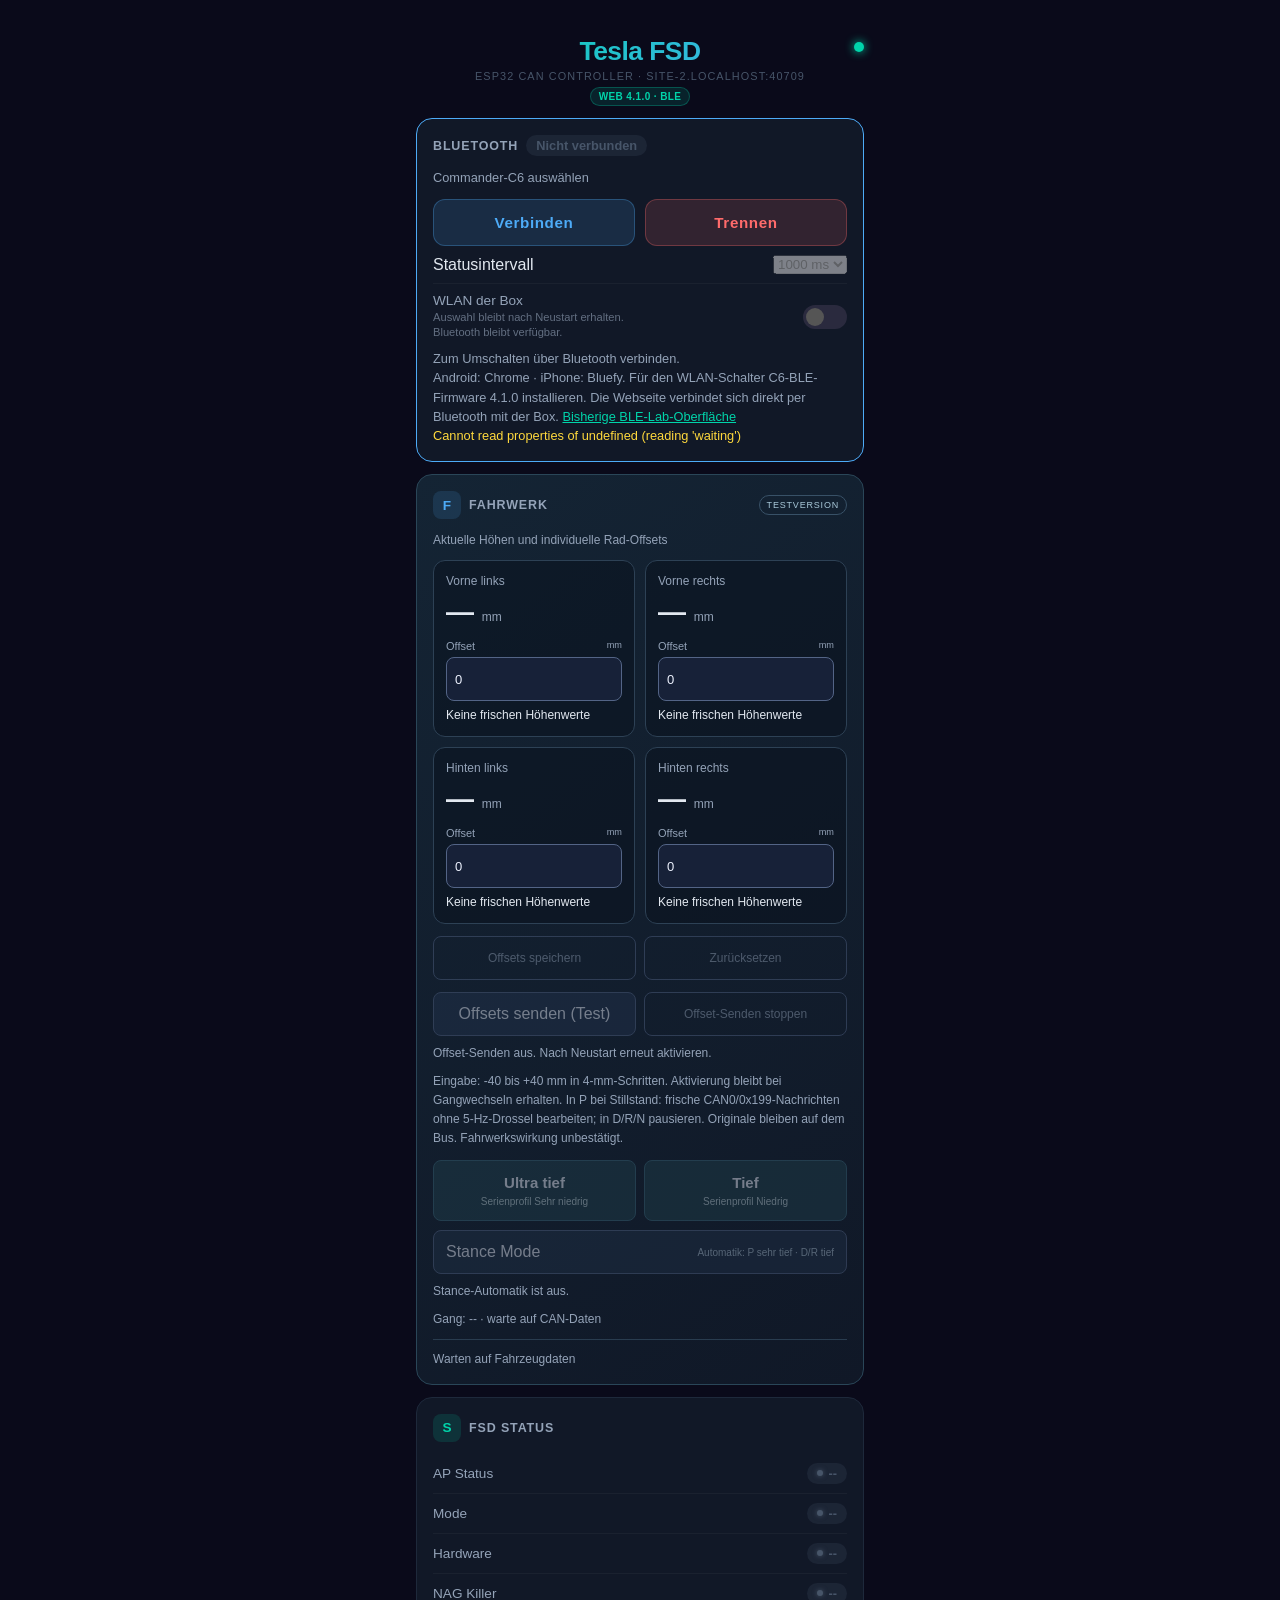
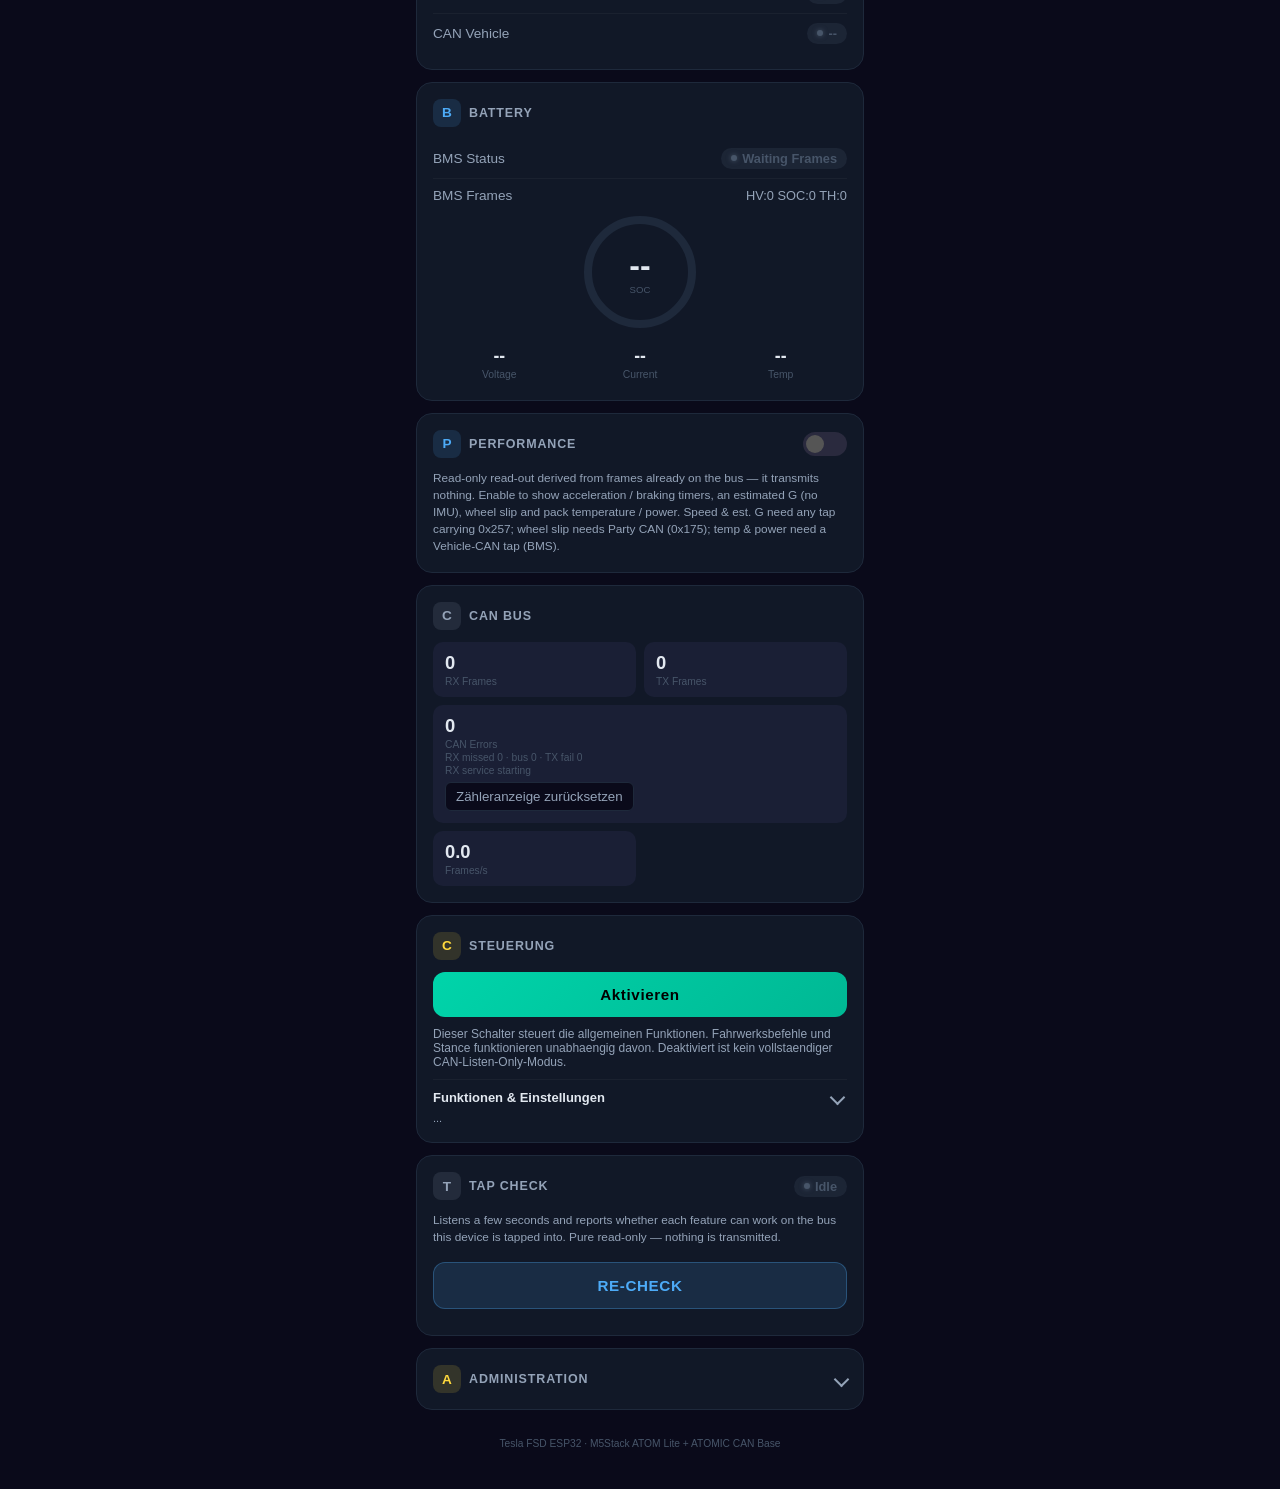
==== commit 3c144b06: "Add persistent C6 WiFi switch to BLE dashboard 4.1.0" ====
--- a/index.html
+++ b/index.html
@@ -18,7 +18,7 @@
 <div class="hdr">
   <h1>Tesla FSD</h1>
   <div class="sub">ESP32 CAN Controller &middot; <span id="deviceHost">device.local</span><br>
-    <span class="fwtag" id="fwTag">WEB 4.0.0 · BLE</span>
+    <span class="fwtag" id="fwTag">WEB 4.1.0 · BLE</span>
   </div>
   <div class="cdot" id="dot"></div>
 </div>
@@ -39,7 +39,9 @@
 <div id="deviceName" class="ble-note">Commander-C6 auswählen</div>
 <div class="log-actions"><button id="connectButton" data-ble-independent class="btn-main btn-blue">Verbinden</button><button id="disconnectButton" data-ble-independent class="btn-main btn-stop" disabled>Trennen</button></div>
 <div class="row"><label for="intervalSelect">Statusintervall</label><select id="intervalSelect"><option value="500">500 ms</option><option value="1000" selected>1000 ms</option><option value="2000">2000 ms</option></select></div>
-<div class="ble-note">Android: Chrome · iPhone: Bluefy. Zuerst die C6-BLE-Firmware 4.0.0 installieren. Die Webseite verbindet sich direkt per Bluetooth mit der Box. <a href="./legacy/">Bisherige BLE-Lab-Oberfläche</a></div>
+<div class="row"><label class="lbl" for="swWifiEnabled">WLAN der Box<br><span class="hint">Auswahl bleibt nach Neustart erhalten. Bluetooth bleibt verfügbar.</span></label><label class="sw"><input type="checkbox" id="swWifiEnabled" disabled><span class="sl2"></span></label></div>
+<div id="wifiRadioState" class="ble-note" role="status" aria-live="polite">Zum Umschalten über Bluetooth verbinden.</div>
+<div class="ble-note">Android: Chrome · iPhone: Bluefy. Für den WLAN-Schalter C6-BLE-Firmware 4.1.0 installieren. Die Webseite verbindet sich direkt per Bluetooth mit der Box. <a href="./legacy/">Bisherige BLE-Lab-Oberfläche</a></div>
 <div id="bleError" class="ble-note ble-error" role="status" aria-live="polite"></div>
 <div id="updateNotice" class="ble-note" hidden>Neue Webversion verfügbar. <button id="reloadApp" data-ble-independent>Jetzt laden</button></div></div>
 <!-- OTA Warning -->
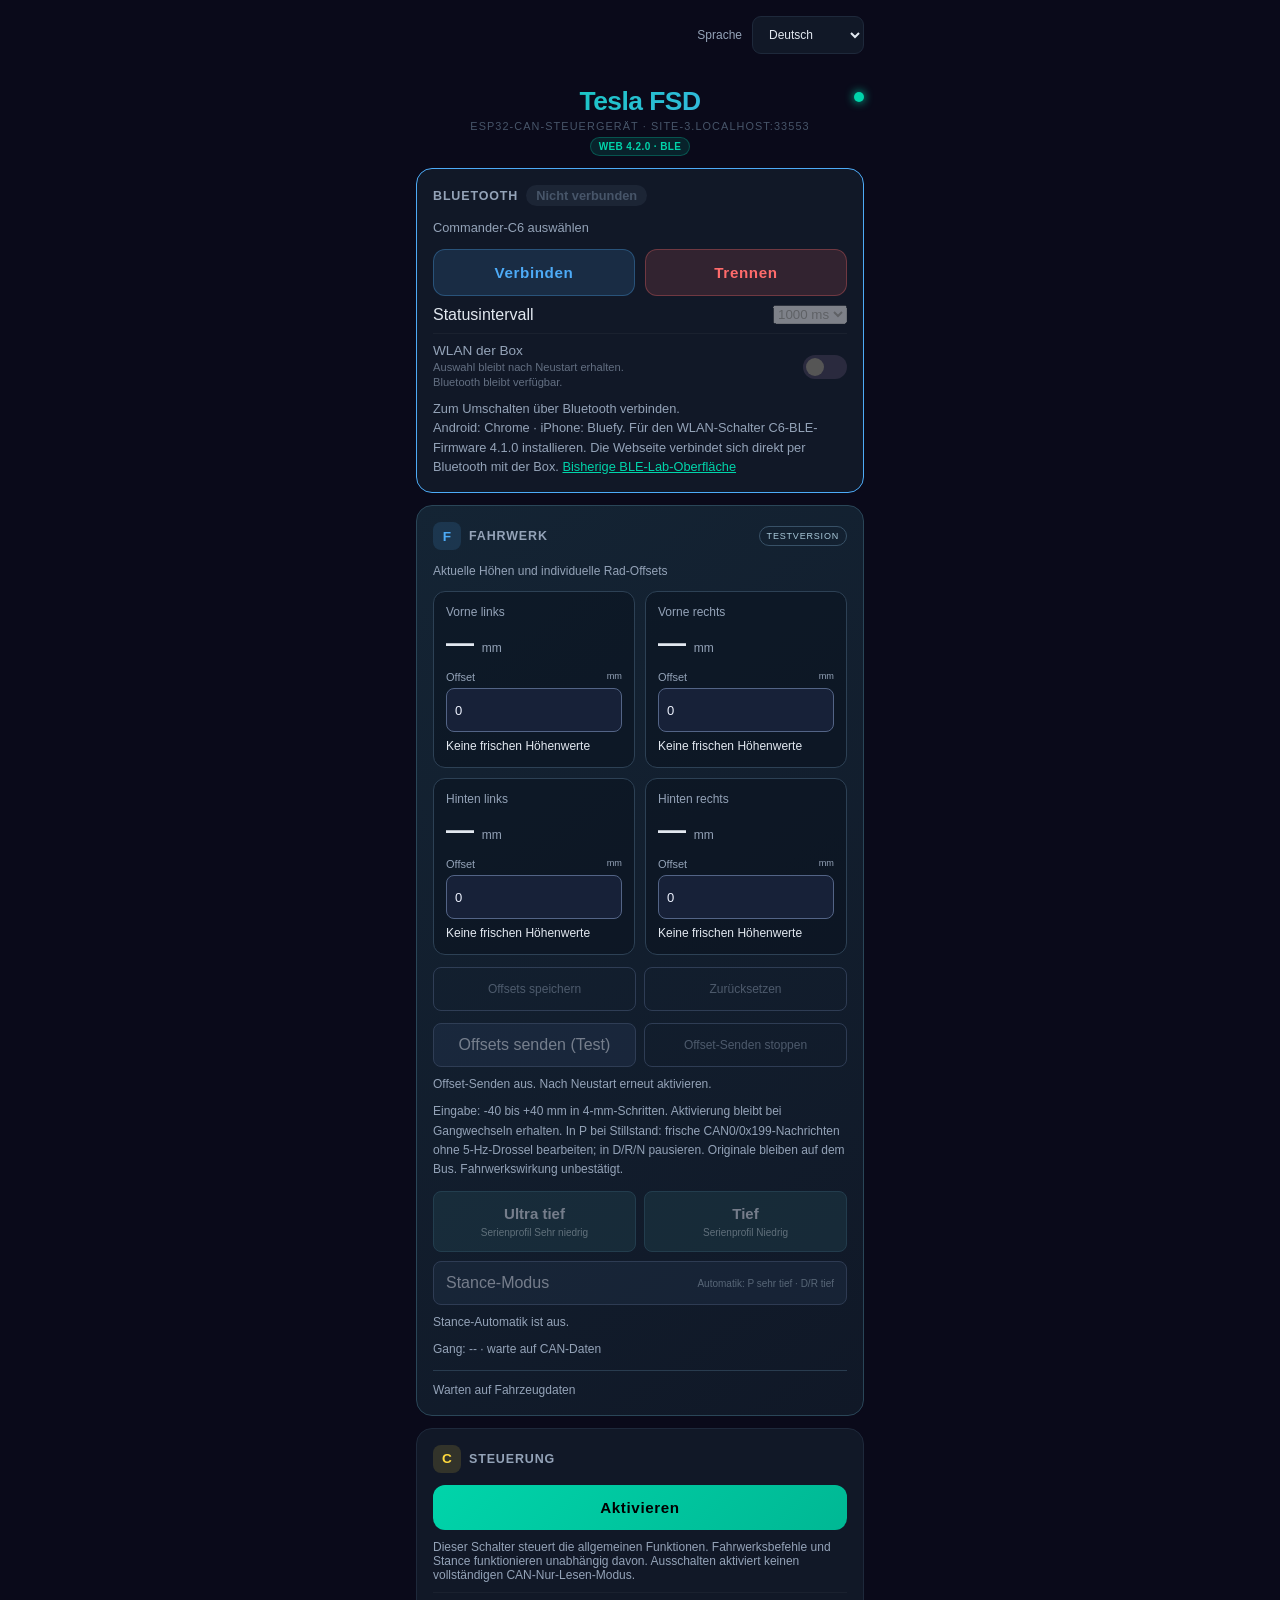
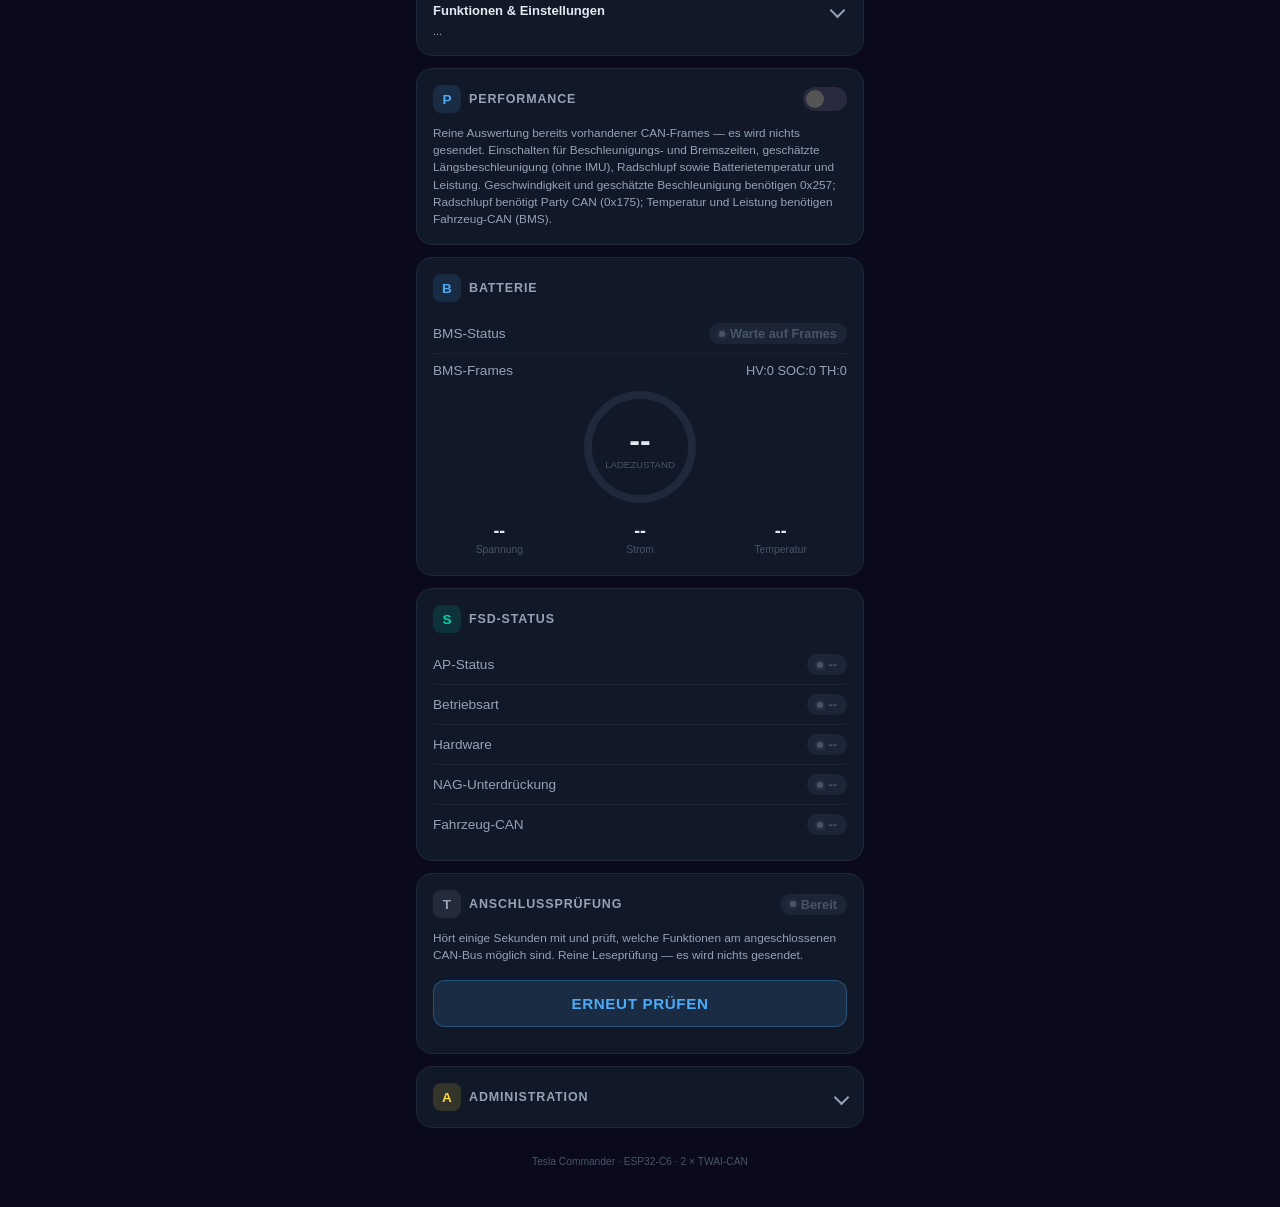
==== commit b62fa0c6: "Reorganize BLE dashboard and add complete German/English language switch (web 4.2.0)" ====
--- a/index.html
+++ b/index.html
@@ -1,6 +1,6 @@
 
 <!DOCTYPE html>
-<html lang="en">
+<html lang="de">
 <head>
 <meta charset="UTF-8">
 <meta name="viewport" content="width=device-width,initial-scale=1,user-scalable=no">
@@ -14,11 +14,12 @@
 <body>
 <div class="wrap">
 
+<div class="language-bar" aria-label="Language"><label for="languageSelect">Language</label><select id="languageSelect" data-ble-independent><option value="de" lang="de" translate="no">Deutsch</option><option value="en" lang="en" translate="no">English</option></select></div>
 <!-- Header -->
 <div class="hdr">
   <h1>Tesla FSD</h1>
   <div class="sub">ESP32 CAN Controller &middot; <span id="deviceHost">device.local</span><br>
-    <span class="fwtag" id="fwTag">WEB 4.1.0 · BLE</span>
+    <span class="fwtag" id="fwTag">WEB 4.2.0 · BLE</span>
   </div>
   <div class="cdot" id="dot"></div>
 </div>
@@ -89,114 +90,8 @@
 <div class="height-actions"><button class="susp-btn" id="suspVeryLow" disabled onclick="requestSuspension(1)"><strong>Ultra tief</strong><small>Serienprofil Sehr niedrig</small></button><button class="susp-btn" id="suspLow" disabled onclick="requestSuspension(2)"><strong>Tief</strong><small>Serienprofil Niedrig</small></button></div>
 <button class="susp-btn stance-button" id="suspStance" disabled onclick="toggleStance()"><span>Stance Mode</span><small>Automatik: P sehr tief · D/R tief</small></button><div id="stanceStatus" class="section-copy">Stance-Automatik ist aus.</div><div id="stanceVehicle" class="section-copy">Gang: -- · warte auf CAN-Daten</div><div id="suspStatus" class="susp-feedback" role="status">Warten auf Fahrzeugdaten</div></section>
 
-<!-- FSD Status -->
-<div class="card">
-  <div class="card-head"><div class="icon ic-s">S</div><h2>FSD Status</h2></div>
-  <div class="row">
-    <span class="lbl">AP Status</span>
-    <span class="pill off" id="fsdSt"><span class="pd"></span>--</span>
-  </div>
-  <div class="row">
-    <span class="lbl">Mode</span>
-    <span class="pill off" id="opMode"><span class="pd"></span>--</span>
-  </div>
-  <div class="row">
-    <span class="lbl">Hardware</span>
-    <span class="pill off" id="hwVer"><span class="pd"></span>--</span>
-  </div>
-  <div class="row" id="rowHw3Spd" style="display:none">
-    <span class="lbl">HW3 Speed<span class="hint">car &rarr; sent</span></span>
-    <span id="hw3Spd" style="font-size:.8em;color:var(--text2)">--</span>
-  </div>
-  <div class="row">
-    <span class="lbl">NAG Killer</span>
-    <span class="pill off" id="nagSt"><span class="pd"></span>--</span>
-  </div>
-  <div class="row">
-    <span class="lbl">CAN Vehicle</span>
-    <span class="pill off" id="canVeh"><span class="pd"></span>--</span>
-  </div>
-</div>
-
-<!-- Battery -->
-<div class="card">
-  <div class="card-head"><div class="icon ic-b">B</div><h2>Battery</h2></div>
-  <div class="row">
-    <span class="lbl">BMS Status</span>
-    <span class="pill off" id="bmsSt"><span class="pd"></span>Waiting Frames</span>
-  </div>
-  <div class="row">
-    <span class="lbl">BMS Frames</span>
-    <span id="bmsFrames" style="font-size:.8em;color:var(--text2)">HV:0 SOC:0 TH:0</span>
-  </div>
-  <div class="hero">
-    <div class="soc-ring">
-      <svg viewBox="0 0 120 120" width="120" height="120">
-        <circle class="trk" cx="60" cy="60" r="52"/>
-        <circle class="bar" id="socBar" cx="60" cy="60" r="52"
-          stroke-dasharray="326.73" stroke-dashoffset="326.73"/>
-      </svg>
-      <div class="soc-val">
-        <span class="soc-num" id="bSoc">--</span>
-        <span class="soc-lbl">SOC</span>
-      </div>
-    </div>
-    <div class="hg">
-      <div><div class="hv" id="bVolt">--</div><div class="hl">Voltage</div></div>
-      <div><div class="hv" id="bCurr">--</div><div class="hl">Current</div></div>
-      <div><div class="hv" id="bTemp">--</div><div class="hl">Temp</div></div>
-    </div>
-  </div>
-</div>
-
-<!-- Performance (read-only, opt-in) -->
-<div class="card">
-  <div class="card-head"><div class="icon ic-b">P</div><h2>Performance</h2>
-    <label class="sw" style="margin-left:auto"><input type="checkbox" id="swPerf" onchange="perfToggle(this.checked)"><span class="sl2"></span></label>
-  </div>
-  <div id="perfOff" class="log-info" style="margin-bottom:0">
-    Read-only read-out derived from frames already on the bus &mdash; it transmits
-    nothing. Enable to show acceleration / braking timers, an estimated G (no IMU),
-    wheel slip and pack temperature / power. Speed &amp; est. G need any tap
-    carrying 0x257; wheel slip needs Party CAN (0x175); temp &amp; power need a
-    Vehicle-CAN tap (BMS).
-  </div>
-  <div id="perfBody" style="display:none">
-    <div class="row"><span class="lbl">Vehicle speed</span><span id="pfSpeed" style="color:var(--text2)">--</span></div>
-    <div class="sg">
-      <div class="sb"><div class="sv" id="pf050">--</div><div class="sl">0-50 km/h</div><div class="sl" id="pf050b">best --</div></div>
-      <div class="sb"><div class="sv" id="pf060mph">--</div><div class="sl">0-60 mph</div><div class="sl" id="pf060mphb">best --</div></div>
-      <div class="sb"><div class="sv" id="pf0100">--</div><div class="sl">0-100 km/h</div><div class="sl" id="pf0100b">best --</div></div>
-      <div class="sb"><div class="sv" id="pf1000">--</div><div class="sl">100-0 km/h brake</div><div class="sl" id="pf1000b">best --</div></div>
-    </div>
-    <div class="sg">
-      <div class="sb"><div class="sv" id="pfG">--</div><div class="sl">Est. long. G</div><div class="sl" id="pfGpk">peak --</div></div>
-      <div class="sb"><div class="sv" id="pfSlip">--</div><div class="sl">Wheel slip</div></div>
-      <div class="sb"><div class="sv" id="pfPow">--</div><div class="sl">Power</div></div>
-      <div class="sb"><div class="sv" id="pfTemp">--</div><div class="sl">Pack temp</div></div>
-    </div>
-    <div class="row"><span class="lbl">Battery advisory</span><span id="pfAdv" style="font-size:.8em;color:var(--text2)">--</span></div>
-    <div class="log-info" style="margin-top:8px;font-size:.76em">
-      G is estimated from dv/dt of vehicle speed (no IMU). Timers auto-arm leaving a
-      standstill, lock at the target, and reset at the next standstill; best time is
-      kept per session. Temp / power need a Vehicle-CAN tap; wheel slip needs 0x175.
-    </div>
-  </div>
-</div>
-
-<!-- CAN Stats -->
-<div class="card">
-  <div class="card-head"><div class="icon ic-d">C</div><h2>CAN Bus</h2></div>
-  <div class="sg">
-    <div class="sb"><div class="sv" id="rxCnt">0</div><div class="sl">RX Frames</div></div>
-    <div class="sb"><div class="sv" id="txCnt">0</div><div class="sl">TX Frames</div></div>
-    <div class="sb"><div class="sv" id="crcErr">0</div><div class="sl">CAN Errors</div><div class="sl" id="crcSplit">RX&nbsp;missed&nbsp;0 &middot; bus&nbsp;0 &middot; TX&nbsp;fail&nbsp;0</div><div class="sl" id="rxService">RX service starting</div><button class="btn-quiet" onclick="if(ws&amp;&amp;ws.readyState===1)ws.send(JSON.stringify({cmd:'can_counter_reset',value:1}))">Zähleranzeige zurücksetzen</button><div class="sl" id="perBusCounts"></div><div class="sl" id="canTiming"></div></div>
-    <div class="sb"><div class="sv" id="fps">0.0</div><div class="sl">Frames/s</div></div>
-  </div>
-</div>
-
 <!-- Controls -->
-<div class="card controls-section">
+<div class="card controls-section" id="controlsCard">
   <div class="card-head"><div class="icon ic-c">C</div><h2>Steuerung</h2></div>
   <button id="btnMode" class="btn-main btn-act" onclick="toggleMode()">Aktivieren</button>
   <p style="font-size:.75em;color:var(--text2)">Dieser Schalter steuert die allgemeinen Funktionen. Fahrwerksbefehle und Stance funktionieren unabhaengig davon. Deaktiviert ist kein vollstaendiger CAN-Listen-Only-Modus.</p>
@@ -399,8 +294,103 @@
 </details>
 </div>
 
+<!-- Performance (read-only, opt-in) -->
+<div class="card" id="performanceCard">
+  <div class="card-head"><div class="icon ic-b">P</div><h2>Performance</h2>
+    <label class="sw" style="margin-left:auto"><input type="checkbox" id="swPerf" onchange="perfToggle(this.checked)"><span class="sl2"></span></label>
+  </div>
+  <div id="perfOff" class="log-info" style="margin-bottom:0">
+    Read-only read-out derived from frames already on the bus &mdash; it transmits
+    nothing. Enable to show acceleration / braking timers, an estimated G (no IMU),
+    wheel slip and pack temperature / power. Speed &amp; est. G need any tap
+    carrying 0x257; wheel slip needs Party CAN (0x175); temp &amp; power need a
+    Vehicle-CAN tap (BMS).
+  </div>
+  <div id="perfBody" style="display:none">
+    <div class="row"><span class="lbl">Vehicle speed</span><span id="pfSpeed" style="color:var(--text2)">--</span></div>
+    <div class="sg">
+      <div class="sb"><div class="sv" id="pf050">--</div><div class="sl">0-50 km/h</div><div class="sl" id="pf050b">best --</div></div>
+      <div class="sb"><div class="sv" id="pf060mph">--</div><div class="sl">0-60 mph</div><div class="sl" id="pf060mphb">best --</div></div>
+      <div class="sb"><div class="sv" id="pf0100">--</div><div class="sl">0-100 km/h</div><div class="sl" id="pf0100b">best --</div></div>
+      <div class="sb"><div class="sv" id="pf1000">--</div><div class="sl">100-0 km/h brake</div><div class="sl" id="pf1000b">best --</div></div>
+    </div>
+    <div class="sg">
+      <div class="sb"><div class="sv" id="pfG">--</div><div class="sl">Est. long. G</div><div class="sl" id="pfGpk">peak --</div></div>
+      <div class="sb"><div class="sv" id="pfSlip">--</div><div class="sl">Wheel slip</div></div>
+      <div class="sb"><div class="sv" id="pfPow">--</div><div class="sl">Power</div></div>
+      <div class="sb"><div class="sv" id="pfTemp">--</div><div class="sl">Pack temp</div></div>
+    </div>
+    <div class="row"><span class="lbl">Battery advisory</span><span id="pfAdv" style="font-size:.8em;color:var(--text2)">--</span></div>
+    <div class="log-info" style="margin-top:8px;font-size:.76em">
+      G is estimated from dv/dt of vehicle speed (no IMU). Timers auto-arm leaving a
+      standstill, lock at the target, and reset at the next standstill; best time is
+      kept per session. Temp / power need a Vehicle-CAN tap; wheel slip needs 0x175.
+    </div>
+  </div>
+</div>
+
+<!-- Battery -->
+<div class="card" id="batteryCard">
+  <div class="card-head"><div class="icon ic-b">B</div><h2>Battery</h2></div>
+  <div class="row">
+    <span class="lbl">BMS Status</span>
+    <span class="pill off" id="bmsSt"><span class="pd"></span>Waiting Frames</span>
+  </div>
+  <div class="row">
+    <span class="lbl">BMS Frames</span>
+    <span id="bmsFrames" style="font-size:.8em;color:var(--text2)">HV:0 SOC:0 TH:0</span>
+  </div>
+  <div class="hero">
+    <div class="soc-ring">
+      <svg viewBox="0 0 120 120" width="120" height="120">
+        <circle class="trk" cx="60" cy="60" r="52"/>
+        <circle class="bar" id="socBar" cx="60" cy="60" r="52"
+          stroke-dasharray="326.73" stroke-dashoffset="326.73"/>
+      </svg>
+      <div class="soc-val">
+        <span class="soc-num" id="bSoc">--</span>
+        <span class="soc-lbl">SOC</span>
+      </div>
+    </div>
+    <div class="hg">
+      <div><div class="hv" id="bVolt">--</div><div class="hl">Voltage</div></div>
+      <div><div class="hv" id="bCurr">--</div><div class="hl">Current</div></div>
+      <div><div class="hv" id="bTemp">--</div><div class="hl">Temp</div></div>
+    </div>
+  </div>
+</div>
+
+<!-- FSD Status -->
+<div class="card" id="fsdStatusCard">
+  <div class="card-head"><div class="icon ic-s">S</div><h2>FSD Status</h2></div>
+  <div class="row">
+    <span class="lbl">AP Status</span>
+    <span class="pill off" id="fsdSt"><span class="pd"></span>--</span>
+  </div>
+  <div class="row">
+    <span class="lbl">Mode</span>
+    <span class="pill off" id="opMode"><span class="pd"></span>--</span>
+  </div>
+  <div class="row">
+    <span class="lbl">Hardware</span>
+    <span class="pill off" id="hwVer"><span class="pd"></span>--</span>
+  </div>
+  <div class="row" id="rowHw3Spd" style="display:none">
+    <span class="lbl">HW3 Speed<span class="hint">car &rarr; sent</span></span>
+    <span id="hw3Spd" style="font-size:.8em;color:var(--text2)">--</span>
+  </div>
+  <div class="row">
+    <span class="lbl">NAG Killer</span>
+    <span class="pill off" id="nagSt"><span class="pd"></span>--</span>
+  </div>
+  <div class="row">
+    <span class="lbl">CAN Vehicle</span>
+    <span class="pill off" id="canVeh"><span class="pd"></span>--</span>
+  </div>
+</div>
+
 <!-- Tap capability checker (#125) -->
-<div class="card">
+<div class="card" id="tapCheckCard">
   <div class="card-head"><div class="icon ic-d">T</div><h2>Tap Check</h2>
     <span id="capSt" class="pill off" style="margin-left:auto"><span class="pd"></span>Idle</span></div>
   <div class="log-info" style="margin-bottom:8px">
@@ -415,6 +405,17 @@
 <details class="config-section" id="adminSection">
   <summary><div class="icon ic-c">A</div><div class="card-head" style="margin:0"><h2>Administration</h2></div></summary>
   <div class="config-body">
+
+<!-- CAN Stats -->
+<div class="card" id="canBusCard">
+  <div class="card-head"><div class="icon ic-d">C</div><h2>CAN Bus</h2></div>
+  <div class="sg">
+    <div class="sb"><div class="sv" id="rxCnt">0</div><div class="sl">RX Frames</div></div>
+    <div class="sb"><div class="sv" id="txCnt">0</div><div class="sl">TX Frames</div></div>
+    <div class="sb"><div class="sv" id="crcErr">0</div><div class="sl">CAN Errors</div><div class="sl" id="crcSplit">RX&nbsp;missed&nbsp;0 &middot; bus&nbsp;0 &middot; TX&nbsp;fail&nbsp;0</div><div class="sl" id="rxService">RX service starting</div><button class="btn-quiet" onclick="if(ws&amp;&amp;ws.readyState===1)ws.send(JSON.stringify({cmd:'can_counter_reset',value:1}))">Zähleranzeige zurücksetzen</button><div class="sl" id="perBusCounts"></div><div class="sl" id="canTiming"></div></div>
+    <div class="sb"><div class="sv" id="fps">0.0</div><div class="sl">Frames/s</div></div>
+  </div>
+</div>
 
 <!-- Black-box incident recorder (#124) -->
 <div class="card">
@@ -567,6 +568,6 @@
  M5Stack ATOM Lite + ATOMIC CAN Base</div>
 </div><!-- /wrap -->
 
-<script src="./dashboard.js"></script><script type="module" src="./app.js"></script>
+<script src="./translations.js"></script><script src="./i18n.js"></script><script src="./dashboard.js"></script><script type="module" src="./app.js"></script>
 </body>
 </html>
--- a/styles.css
+++ b/styles.css
@@ -197,3 +197,7 @@
 .ble-card{border-color:var(--blue)}.ble-note{font-size:.8rem;color:var(--text2);line-height:1.5}.ble-error{color:var(--yellow);white-space:pre-wrap}
 
 .sb:has(#crcErr){grid-column:1/-1}.sb .sl{overflow-wrap:anywhere;white-space:normal}.btn-quiet{background:var(--bg);color:var(--text2);border:1px solid var(--border);border-radius:6px;padding:6px 10px;margin-top:6px}.ble-card a{color:var(--accent)}
+
+.language-bar{display:flex;justify-content:flex-end;align-items:center;gap:10px;margin:0 0 12px;color:var(--text2);font-size:12px}.language-bar select{min-height:38px;min-width:112px}.controls-section .lbl{min-width:0;overflow-wrap:anywhere}.controls-section .row>select{flex-shrink:0}#adminSection>#canBusCard{margin-top:16px}
+
+.language-bar select{appearance:auto;background:var(--card);color:var(--text);border:1px solid var(--border);border-radius:9px;padding:8px 12px;font:inherit}.language-bar select:focus-visible{outline:2px solid var(--accent);outline-offset:2px}.controls-section .row:has(>select){flex-wrap:wrap}.controls-section .row:has(>select)>.lbl{flex:1 1 160px}.controls-section .row>select{max-width:100%}#bbStore{max-width:74%;text-align:right;overflow-wrap:anywhere}
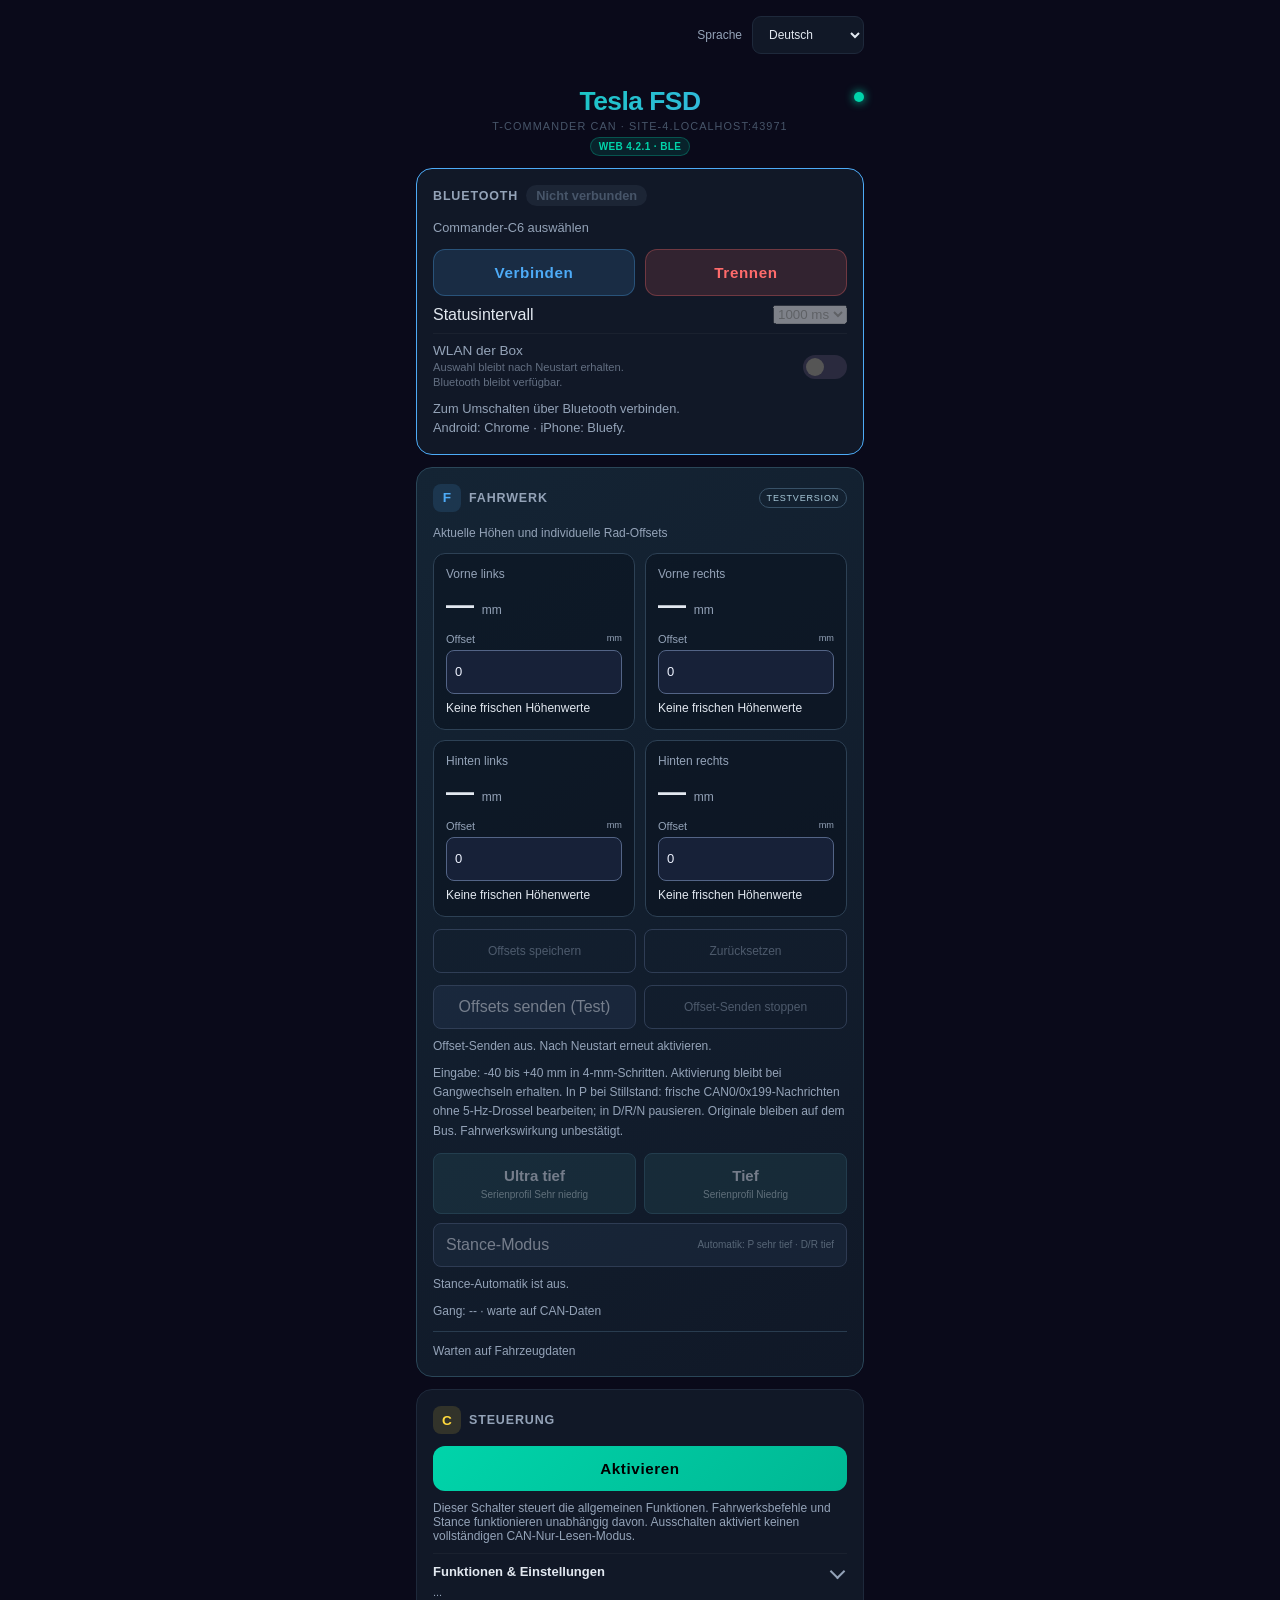
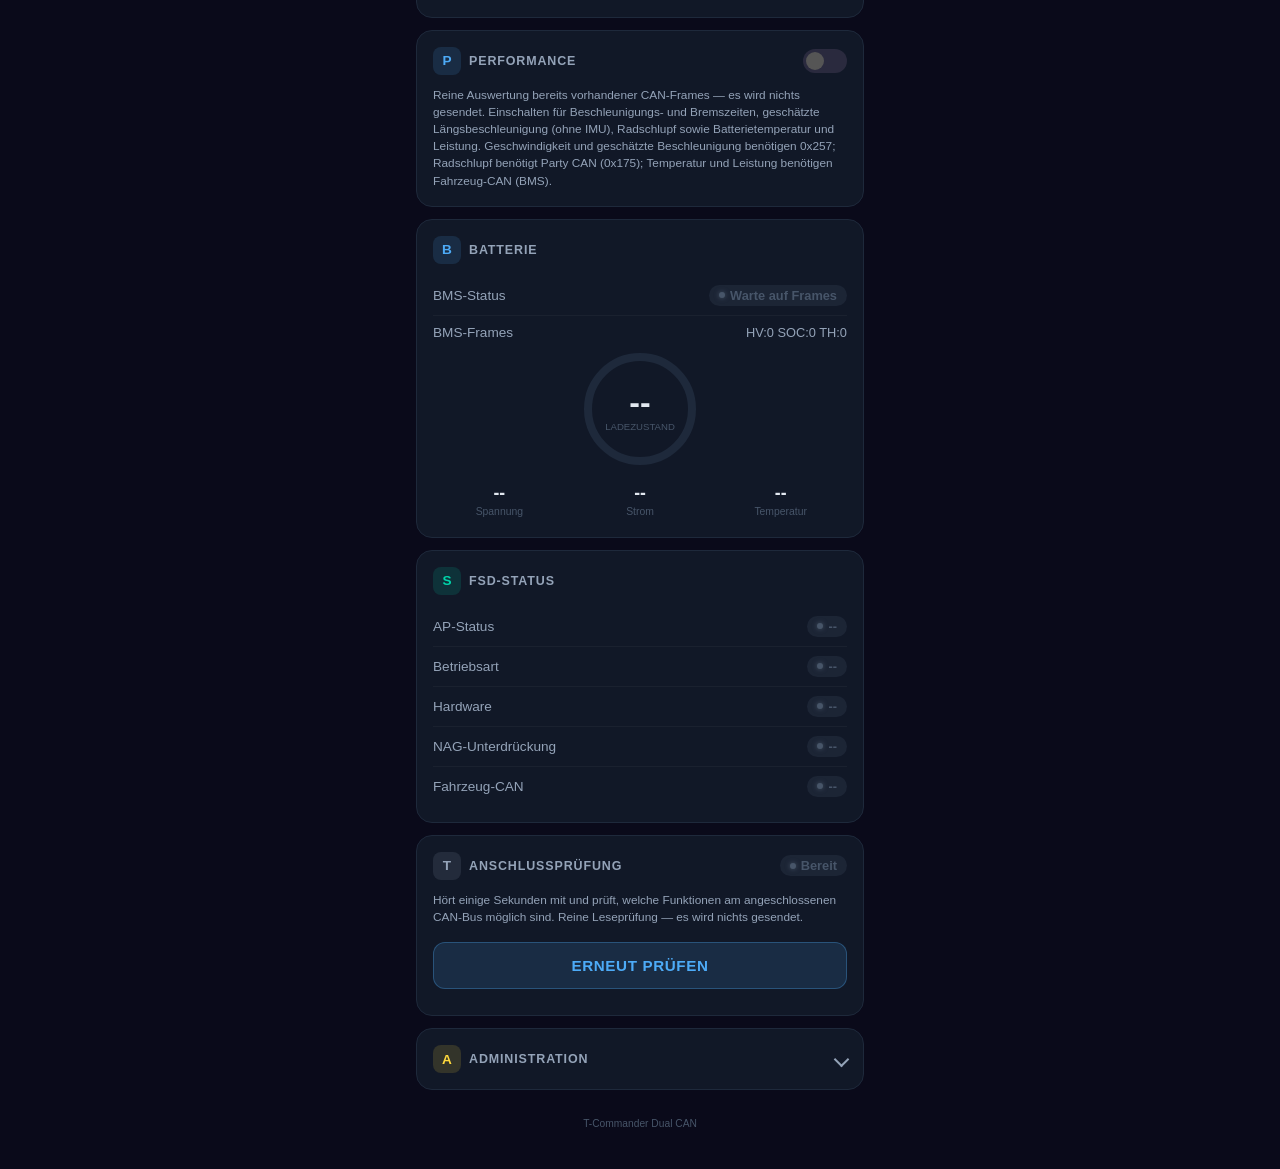
==== commit 266947c9: "Simplify dashboard text, rename T-Commander labels and group NAG controls first (4.2.1)" ====
--- a/index.html
+++ b/index.html
@@ -18,8 +18,8 @@
 <!-- Header -->
 <div class="hdr">
   <h1>Tesla FSD</h1>
-  <div class="sub">ESP32 CAN Controller &middot; <span id="deviceHost">device.local</span><br>
-    <span class="fwtag" id="fwTag">WEB 4.2.0 · BLE</span>
+  <div class="sub">T-Commander CAN &middot; <span id="deviceHost">device.local</span><br>
+    <span class="fwtag" id="fwTag">WEB 4.2.1 · BLE</span>
   </div>
   <div class="cdot" id="dot"></div>
 </div>
@@ -42,7 +42,7 @@
 <div class="row"><label for="intervalSelect">Statusintervall</label><select id="intervalSelect"><option value="500">500 ms</option><option value="1000" selected>1000 ms</option><option value="2000">2000 ms</option></select></div>
 <div class="row"><label class="lbl" for="swWifiEnabled">WLAN der Box<br><span class="hint">Auswahl bleibt nach Neustart erhalten. Bluetooth bleibt verfügbar.</span></label><label class="sw"><input type="checkbox" id="swWifiEnabled" disabled><span class="sl2"></span></label></div>
 <div id="wifiRadioState" class="ble-note" role="status" aria-live="polite">Zum Umschalten über Bluetooth verbinden.</div>
-<div class="ble-note">Android: Chrome · iPhone: Bluefy. Für den WLAN-Schalter C6-BLE-Firmware 4.1.0 installieren. Die Webseite verbindet sich direkt per Bluetooth mit der Box. <a href="./legacy/">Bisherige BLE-Lab-Oberfläche</a></div>
+<div class="ble-note">Android: Chrome · iPhone: Bluefy.</div>
 <div id="bleError" class="ble-note ble-error" role="status" aria-live="polite"></div>
 <div id="updateNotice" class="ble-note" hidden>Neue Webversion verfügbar. <button id="reloadApp" data-ble-independent>Jetzt laden</button></div></div>
 <!-- OTA Warning -->
@@ -118,14 +118,22 @@
   </div>
   <h3 class="control-group-title">Fahrassistenz</h3>
   <div class="row">
+    <span class="lbl">NAG Killer</span>
+    <label class="sw"><input type="checkbox" id="swNag" onchange="cmd('nag',this.checked)"><span class="sl2"></span></label>
+  </div>
+  <div class="row">
+    <span class="lbl">Nag EPAS-faithful (14.x, exp.)</span>
+    <label class="sw"><input type="checkbox" id="swNagF" onchange="cmd('nag_faithful',this.checked)"><span class="sl2"></span></label>
+  </div>
+  <div class="row">
+    <span class="lbl">Nag Burst (14.x, exp.)</span>
+    <label class="sw"><input type="checkbox" id="swNagB" onchange="cmd('nag_burst',this.checked)"><span class="sl2"></span></label>
+  </div>
+  <div class="row">
     <span class="lbl">HW3 Speed Override (legacy)<br><small style="color:var(--muted)">Writes the follow-distance profile and Autopilot offset into the FSD speed fields. Off = the car's own FSD offset and profile are left alone.</small></span>
     <label class="sw"><input type="checkbox" id="swHw3Spd" onchange="cmd('hw3_speed_override',this.checked)"><span class="sl2"></span></label>
   </div>
   <div class="row">
-    <span class="lbl">NAG Killer</span>
-    <label class="sw"><input type="checkbox" id="swNag" onchange="cmd('nag',this.checked)"><span class="sl2"></span></label>
-  </div>
-  <div class="row">
     <span class="lbl">Continuous AP</span>
     <label class="sw"><input type="checkbox" id="swContinuousAp" onchange="cmd('continuous_ap',this.checked)"><span class="sl2"></span></label>
   </div>
@@ -142,16 +150,8 @@
     <label class="sw"><input type="checkbox" id="swApMi" onchange="cmd('ap_first_minimal',this.checked)"><span class="sl2"></span></label>
   </div>
   <div class="row">
-    <span class="lbl">Nag EPAS-faithful (14.x, exp.)</span>
-    <label class="sw"><input type="checkbox" id="swNagF" onchange="cmd('nag_faithful',this.checked)"><span class="sl2"></span></label>
-  </div>
-  <div class="row">
     <span class="lbl">Soft Engage (14.x, exp.)</span>
     <label class="sw"><input type="checkbox" id="swSoft" onchange="cmd('soft_engage',this.checked)"><span class="sl2"></span></label>
-  </div>
-  <div class="row">
-    <span class="lbl">Nag Burst (14.x, exp.)</span>
-    <label class="sw"><input type="checkbox" id="swNagB" onchange="cmd('nag_burst',this.checked)"><span class="sl2"></span></label>
   </div>
   <div class="row">
     <span class="lbl">Abort Guard (14.x, exp.)</span>
@@ -179,11 +179,11 @@
     <label class="sw"><input type="checkbox" id="swPrecond" onchange="cmd('precondition',this.checked)"><span class="sl2"></span></label>
   </div>
   <div class="row">
-    <span class="lbl">EU Region (lights)<br><small style="color:var(--muted)">0x7FF mux1/mux2, 10 Hz. Kanal: <span id="euLightDetected">wartet auf Frames</span></small></span>
+    <span class="lbl">EU Region (lights)</span>
     <label class="sw"><input type="checkbox" id="swEuReg" onchange="cmd('gtw_eu_region',this.checked)"><span class="sl2"></span></label>
   </div>
   <div class="row">
-    <span class="lbl">EU CP Type (continuous)<br><small style="color:var(--muted)">Experimental: each US 0x25D (8 bytes) triggers an IEC_CCS copy on the selected CAN channel. Requires Active. May resume during charging.</small></span>
+    <span class="lbl">EU CP Type (continuous)</span>
     <label class="sw"><input type="checkbox" id="swCpTypeEU" onchange="cmd('cp_type_eu_test',this.checked)"><span class="sl2"></span></label>
   </div>
   <div class="row">
@@ -564,8 +564,7 @@
   </div>
 </details>
 
-<div class="foot">Tesla FSD ESP32 &middot;
- M5Stack ATOM Lite + ATOMIC CAN Base</div>
+<div class="foot">T-Commander Dual CAN</div>
 </div><!-- /wrap -->
 
 <script src="./translations.js"></script><script src="./i18n.js"></script><script src="./dashboard.js"></script><script type="module" src="./app.js"></script>
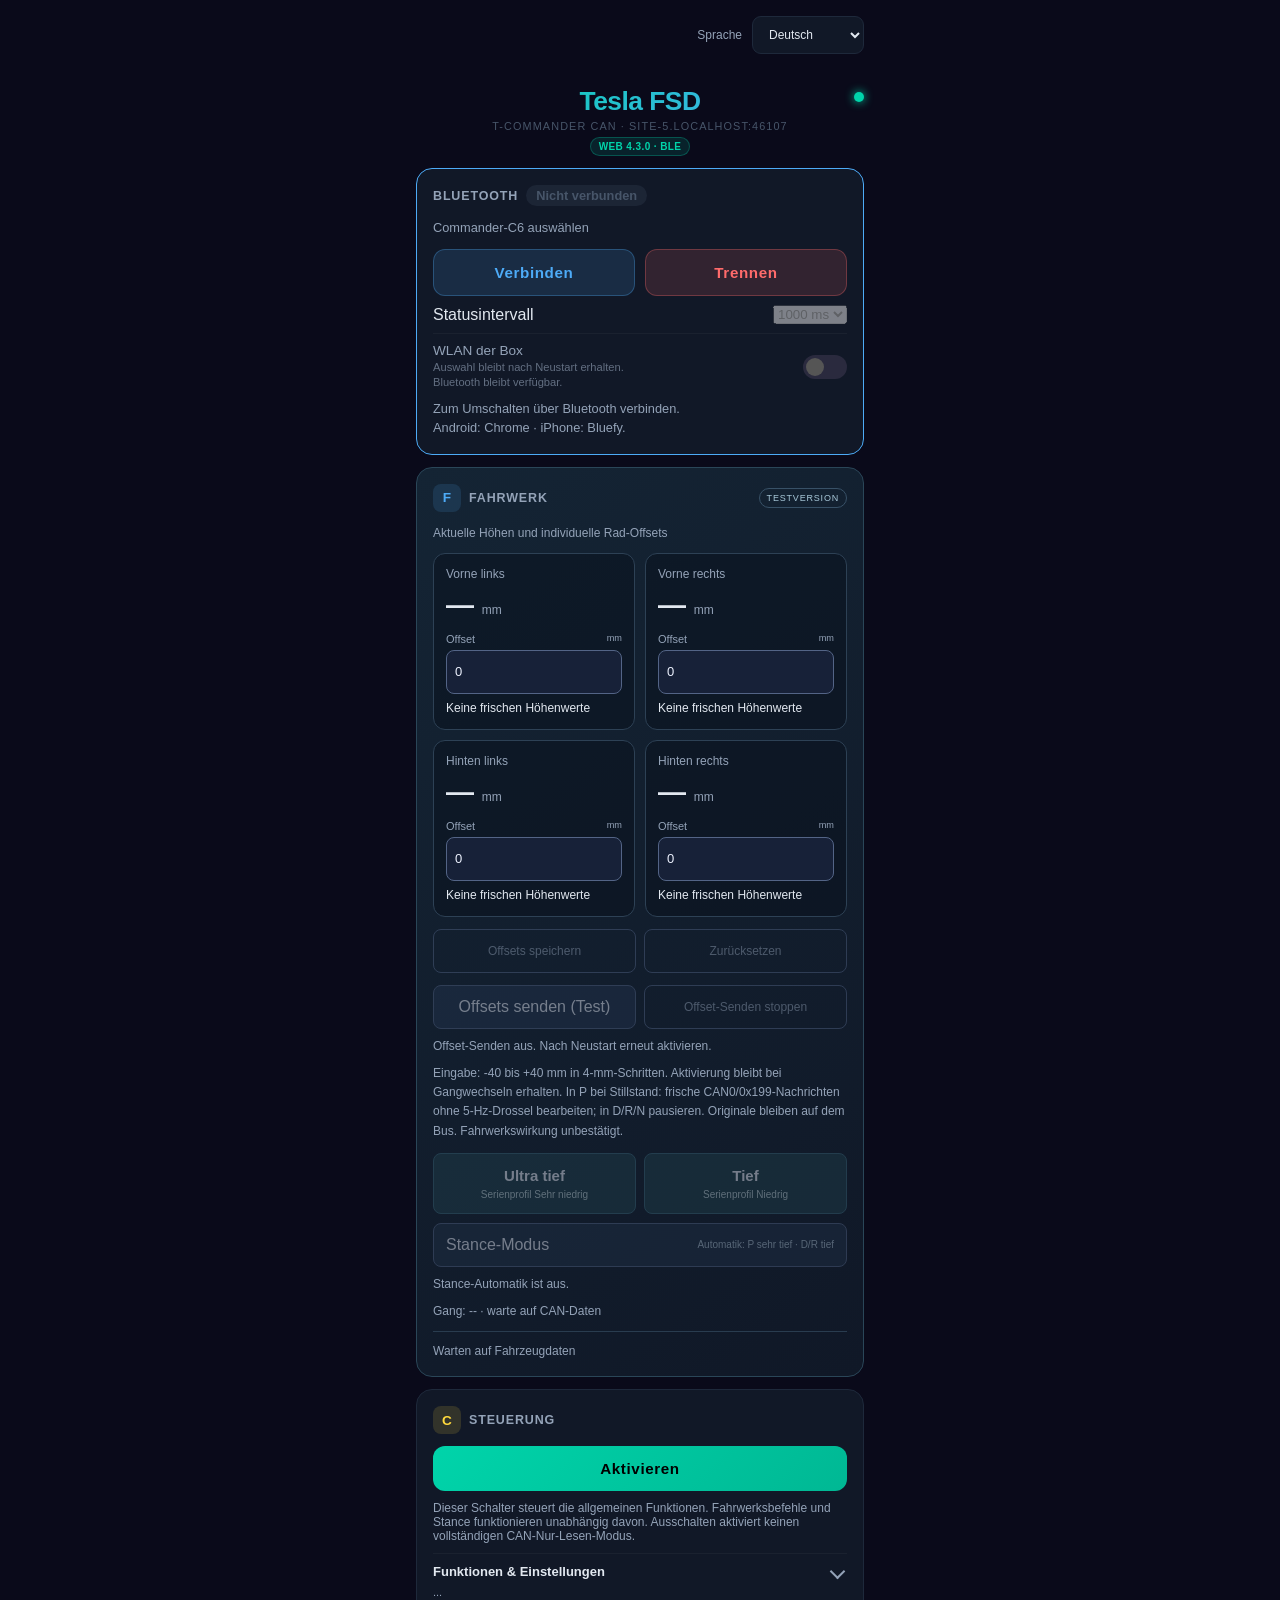
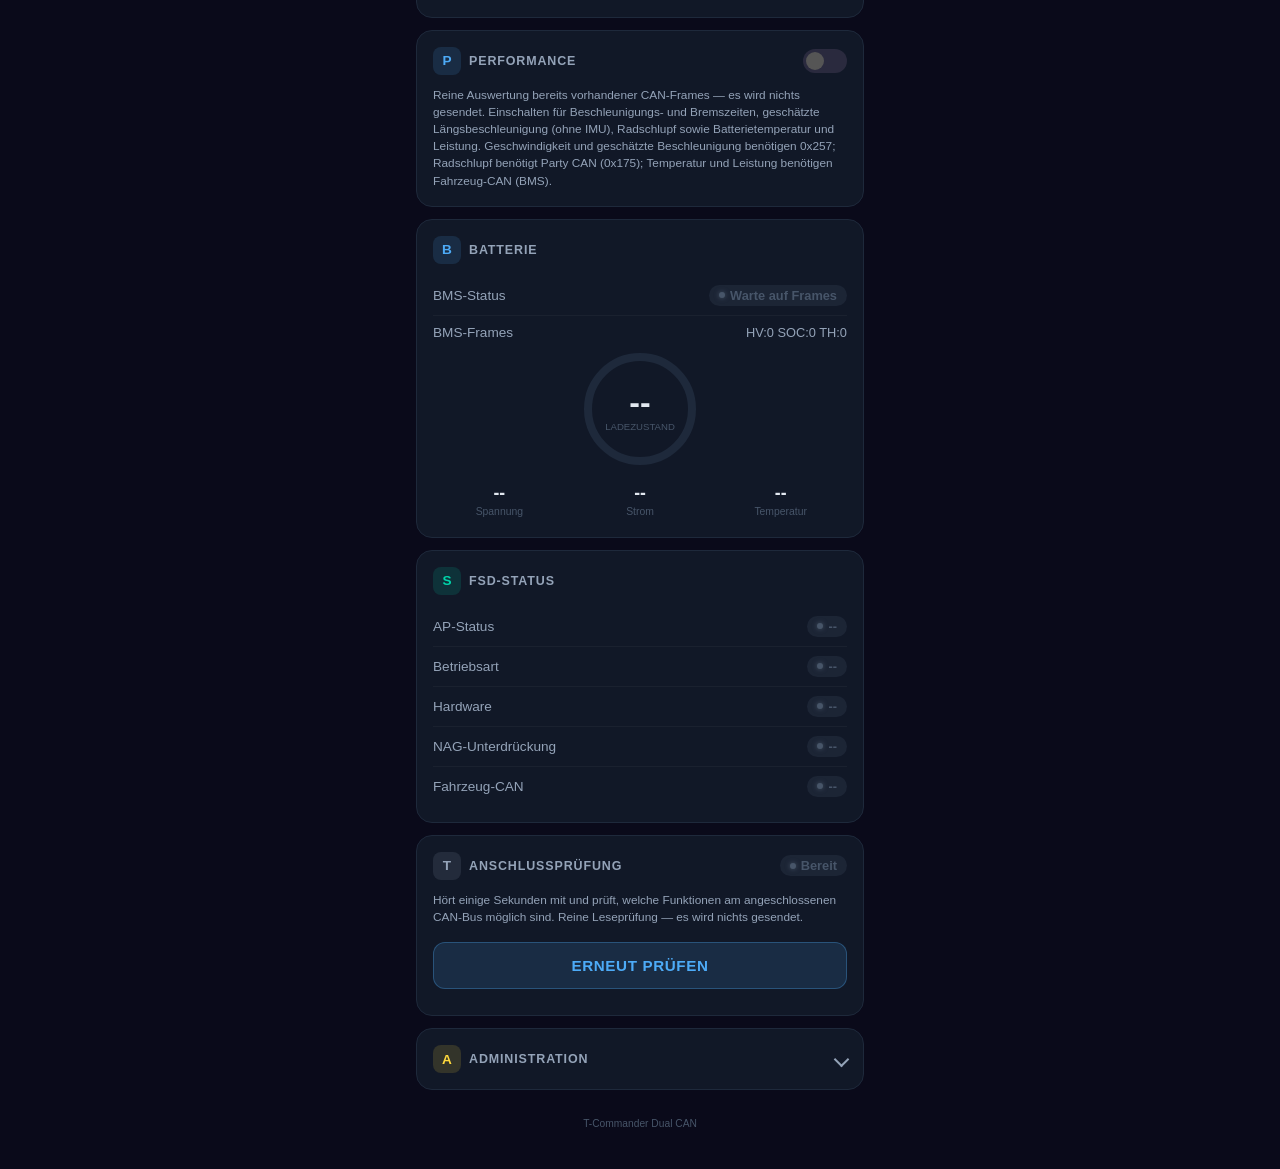
==== commit 03febf47: "Add negotiated windowed BLE OTA with no-response writes and throughput/ETA display (4.3.0)" ====
--- a/index.html
+++ b/index.html
@@ -19,7 +19,7 @@
 <div class="hdr">
   <h1>Tesla FSD</h1>
   <div class="sub">T-Commander CAN &middot; <span id="deviceHost">device.local</span><br>
-    <span class="fwtag" id="fwTag">WEB 4.2.1 · BLE</span>
+    <span class="fwtag" id="fwTag">WEB 4.3.0 · BLE</span>
   </div>
   <div class="cdot" id="dot"></div>
 </div>
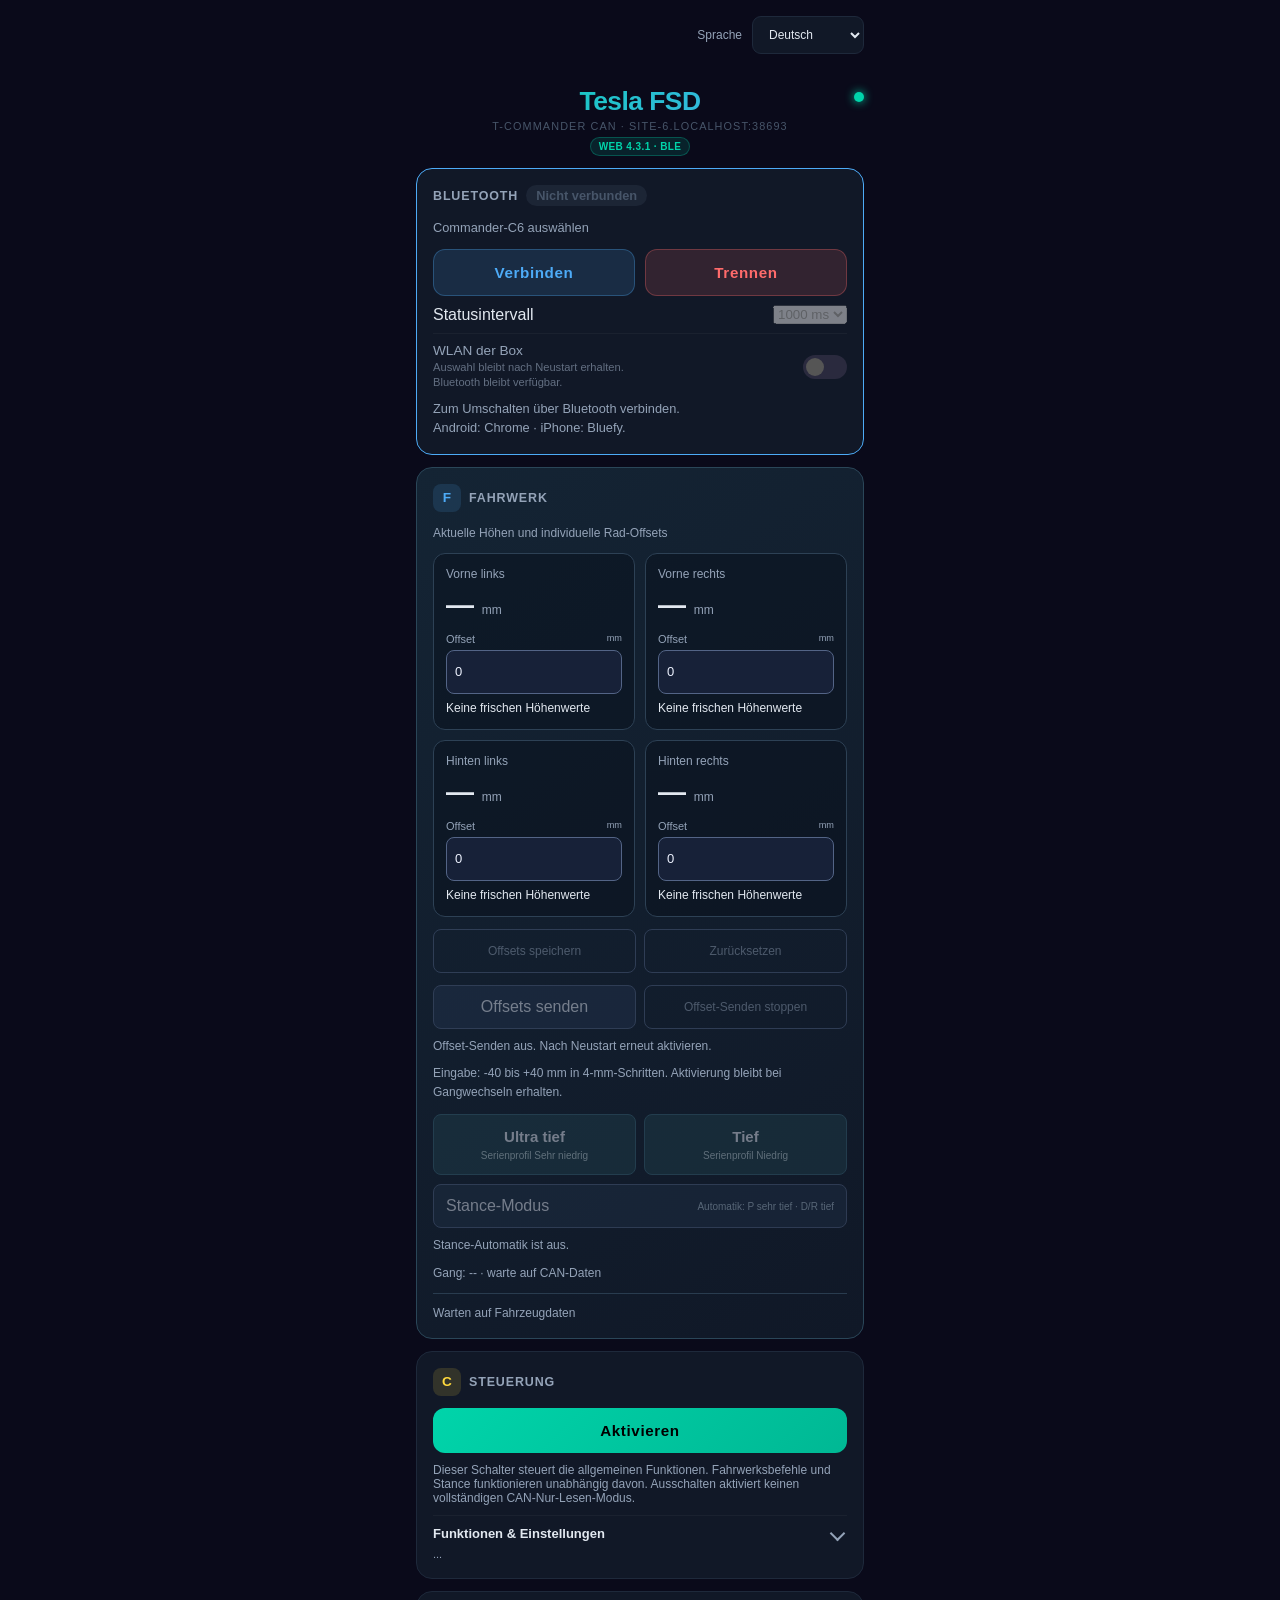
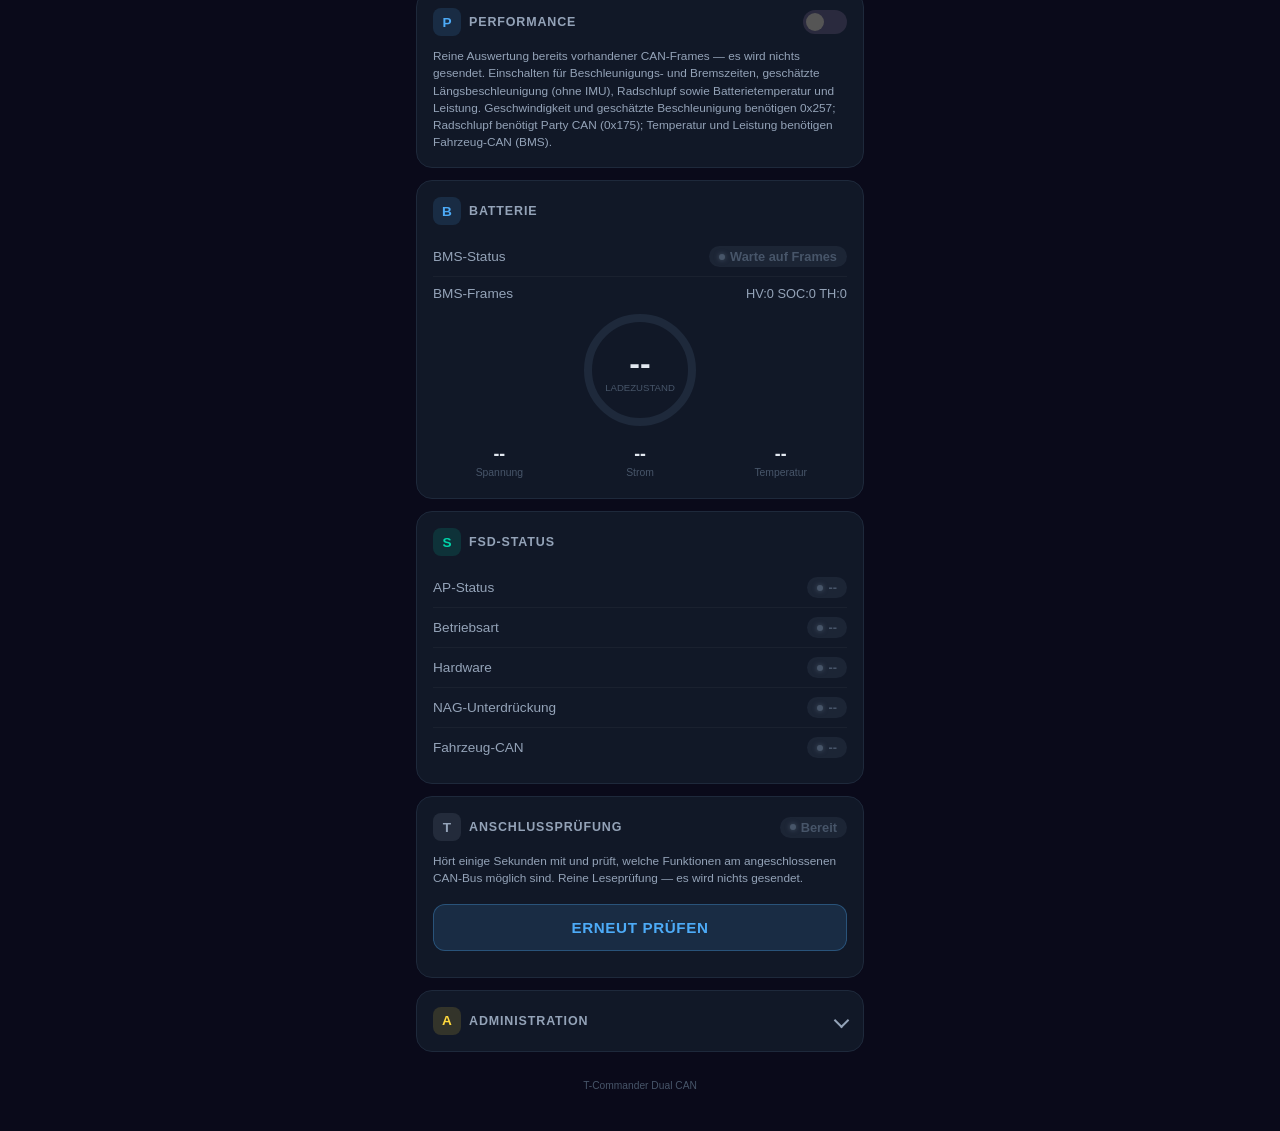
==== commit eaa08c21: "Simplify suspension labels and offset hints in German and English (web 4.3.1)" ====
--- a/index.html
+++ b/index.html
@@ -19,7 +19,7 @@
 <div class="hdr">
   <h1>Tesla FSD</h1>
   <div class="sub">T-Commander CAN &middot; <span id="deviceHost">device.local</span><br>
-    <span class="fwtag" id="fwTag">WEB 4.3.0 · BLE</span>
+    <span class="fwtag" id="fwTag">WEB 4.3.1 · BLE</span>
   </div>
   <div class="cdot" id="dot"></div>
 </div>
@@ -77,16 +77,16 @@
 </div>
 
 <section class="card suspension-card" id="suspensionCard">
-<div class="card-head"><div class="icon ic-b">F</div><h2>Fahrwerk</h2><span class="section-badge">TESTVERSION</span></div>
+<div class="card-head"><div class="icon ic-b">F</div><h2>Fahrwerk</h2></div>
 <p class="section-copy">Aktuelle Höhen und individuelle Rad-Offsets</p><div class="offset-grid">
 <label class="wheel-tile"><span class="wheel-name">Vorne links</span><span class="wheel-height" id="currentFL">— <small>mm</small></span><span class="offset-label">Offset <small>mm</small></span><input id="offsetFL" type="number" min="-40" max="40" step="4" value="0" oninput="updateOffsetPreview()" aria-label="Offset Vorne links"><output id="heightFL">Keine frischen Höhenwerte</output></label>
 <label class="wheel-tile"><span class="wheel-name">Vorne rechts</span><span class="wheel-height" id="currentFR">— <small>mm</small></span><span class="offset-label">Offset <small>mm</small></span><input id="offsetFR" type="number" min="-40" max="40" step="4" value="0" oninput="updateOffsetPreview()" aria-label="Offset Vorne rechts"><output id="heightFR">Keine frischen Höhenwerte</output></label>
 <label class="wheel-tile"><span class="wheel-name">Hinten links</span><span class="wheel-height" id="currentRL">— <small>mm</small></span><span class="offset-label">Offset <small>mm</small></span><input id="offsetRL" type="number" min="-40" max="40" step="4" value="0" oninput="updateOffsetPreview()" aria-label="Offset Hinten links"><output id="heightRL">Keine frischen Höhenwerte</output></label>
 <label class="wheel-tile"><span class="wheel-name">Hinten rechts</span><span class="wheel-height" id="currentRR">— <small>mm</small></span><span class="offset-label">Offset <small>mm</small></span><input id="offsetRR" type="number" min="-40" max="40" step="4" value="0" oninput="updateOffsetPreview()" aria-label="Offset Hinten rechts"><output id="heightRR">Keine frischen Höhenwerte</output></label>
 </div><div class="preview-actions"><button class="susp-btn quiet" onclick="saveOffsetPreview()">Offsets speichern</button><button class="susp-btn quiet" onclick="resetOffsetPreview()">Zurücksetzen</button></div>
-<div class="preview-actions"><button id="offsetSend" class="susp-btn" onclick="sendOffsetTest()">Offsets senden (Test)</button><button id="offsetStop" class="susp-btn quiet" onclick="stopOffsetTest()">Offset-Senden stoppen</button></div>
+<div class="preview-actions"><button id="offsetSend" class="susp-btn" onclick="sendOffsetTest()">Offsets senden</button><button id="offsetStop" class="susp-btn quiet" onclick="stopOffsetTest()">Offset-Senden stoppen</button></div>
 <p id="offsetTxStatus" class="section-copy">Offset-Senden aus. Nach Neustart erneut aktivieren.</p>
-<p id="offsetNotice" class="section-copy">Eingabe: -40 bis +40 mm in 4-mm-Schritten. Aktivierung bleibt bei Gangwechseln erhalten. In P bei Stillstand: frische CAN0/0x199-Nachrichten ohne 5-Hz-Drossel bearbeiten; in D/R/N pausieren. Originale bleiben auf dem Bus. Fahrwerkswirkung unbestätigt.</p>
+<p id="offsetNotice" class="section-copy">Eingabe: -40 bis +40 mm in 4-mm-Schritten. Aktivierung bleibt bei Gangwechseln erhalten.</p>
 <div class="height-actions"><button class="susp-btn" id="suspVeryLow" disabled onclick="requestSuspension(1)"><strong>Ultra tief</strong><small>Serienprofil Sehr niedrig</small></button><button class="susp-btn" id="suspLow" disabled onclick="requestSuspension(2)"><strong>Tief</strong><small>Serienprofil Niedrig</small></button></div>
 <button class="susp-btn stance-button" id="suspStance" disabled onclick="toggleStance()"><span>Stance Mode</span><small>Automatik: P sehr tief · D/R tief</small></button><div id="stanceStatus" class="section-copy">Stance-Automatik ist aus.</div><div id="stanceVehicle" class="section-copy">Gang: -- · warte auf CAN-Daten</div><div id="suspStatus" class="susp-feedback" role="status">Warten auf Fahrzeugdaten</div></section>
 
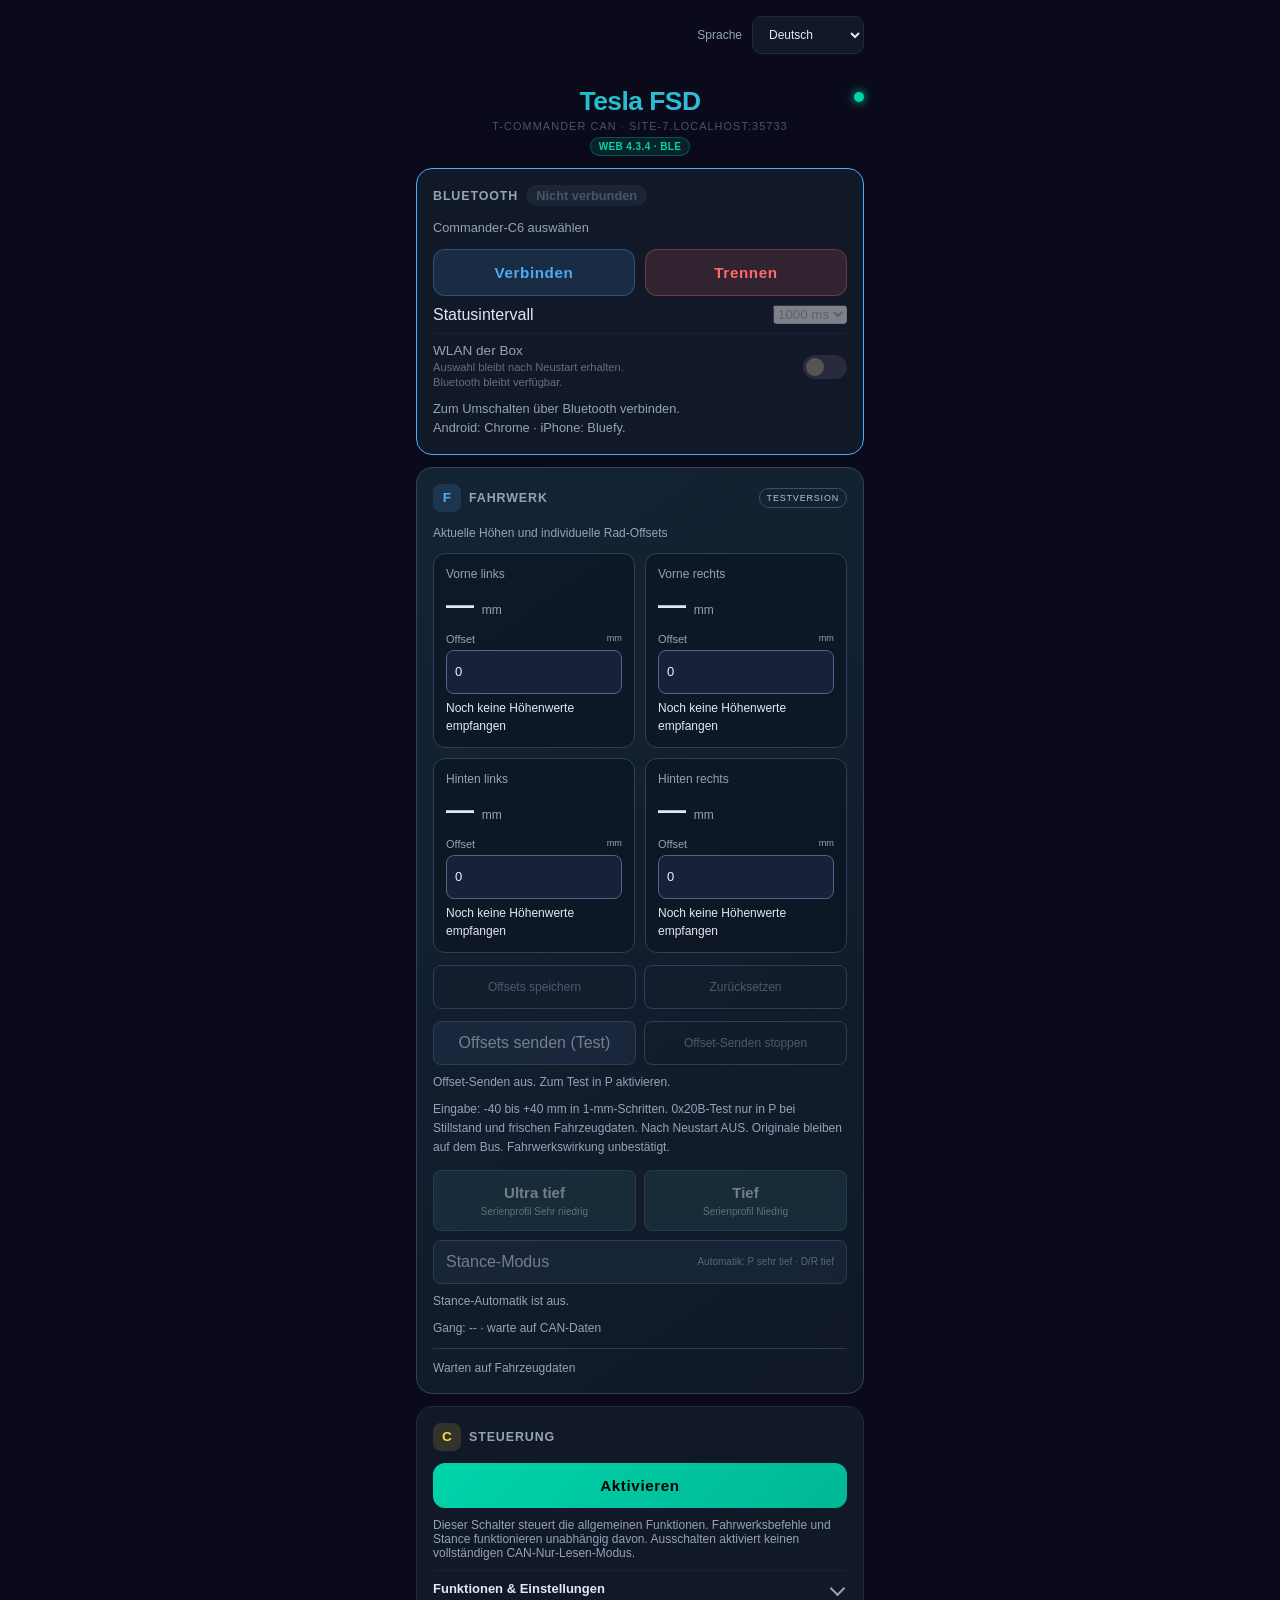
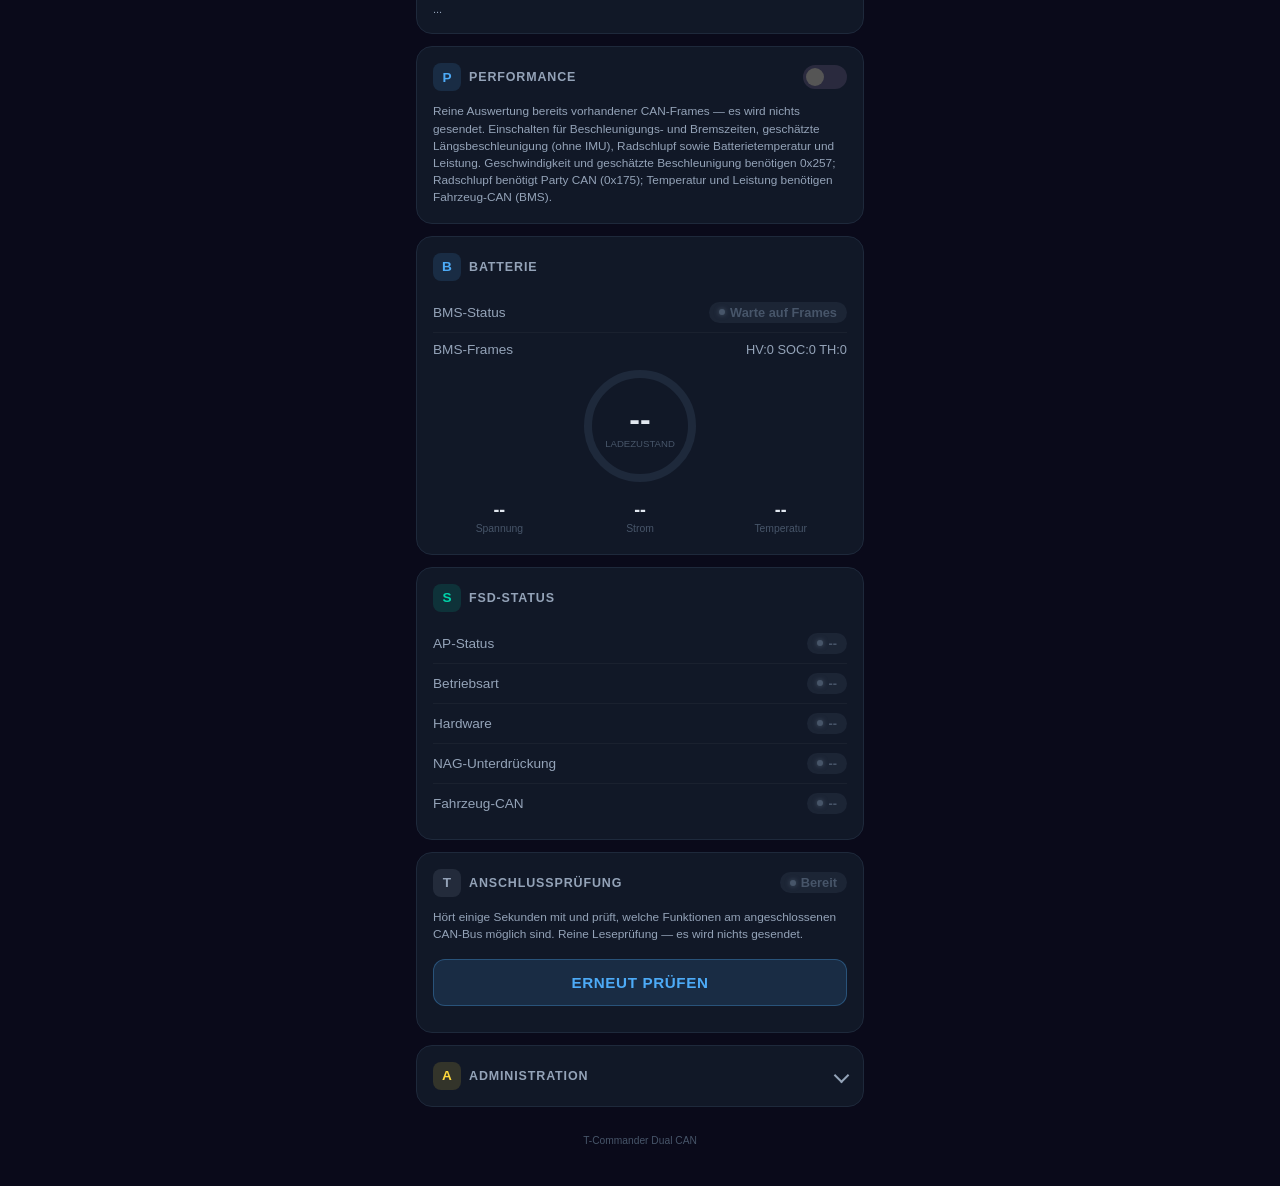
==== commit 6a97c8c6: "Publish C6 web 4.3.4 with corrected offset reception and updated offline cache" ====
--- a/index.html
+++ b/index.html
@@ -19,7 +19,7 @@
 <div class="hdr">
   <h1>Tesla FSD</h1>
   <div class="sub">T-Commander CAN &middot; <span id="deviceHost">device.local</span><br>
-    <span class="fwtag" id="fwTag">WEB 4.3.1 · BLE</span>
+    <span class="fwtag" id="fwTag">WEB 4.3.4 · BLE</span>
   </div>
   <div class="cdot" id="dot"></div>
 </div>
@@ -77,16 +77,16 @@
 </div>
 
 <section class="card suspension-card" id="suspensionCard">
-<div class="card-head"><div class="icon ic-b">F</div><h2>Fahrwerk</h2></div>
+<div class="card-head"><div class="icon ic-b">F</div><h2>Fahrwerk</h2><span class="section-badge">TESTVERSION</span></div>
 <p class="section-copy">Aktuelle Höhen und individuelle Rad-Offsets</p><div class="offset-grid">
-<label class="wheel-tile"><span class="wheel-name">Vorne links</span><span class="wheel-height" id="currentFL">— <small>mm</small></span><span class="offset-label">Offset <small>mm</small></span><input id="offsetFL" type="number" min="-40" max="40" step="4" value="0" oninput="updateOffsetPreview()" aria-label="Offset Vorne links"><output id="heightFL">Keine frischen Höhenwerte</output></label>
-<label class="wheel-tile"><span class="wheel-name">Vorne rechts</span><span class="wheel-height" id="currentFR">— <small>mm</small></span><span class="offset-label">Offset <small>mm</small></span><input id="offsetFR" type="number" min="-40" max="40" step="4" value="0" oninput="updateOffsetPreview()" aria-label="Offset Vorne rechts"><output id="heightFR">Keine frischen Höhenwerte</output></label>
-<label class="wheel-tile"><span class="wheel-name">Hinten links</span><span class="wheel-height" id="currentRL">— <small>mm</small></span><span class="offset-label">Offset <small>mm</small></span><input id="offsetRL" type="number" min="-40" max="40" step="4" value="0" oninput="updateOffsetPreview()" aria-label="Offset Hinten links"><output id="heightRL">Keine frischen Höhenwerte</output></label>
-<label class="wheel-tile"><span class="wheel-name">Hinten rechts</span><span class="wheel-height" id="currentRR">— <small>mm</small></span><span class="offset-label">Offset <small>mm</small></span><input id="offsetRR" type="number" min="-40" max="40" step="4" value="0" oninput="updateOffsetPreview()" aria-label="Offset Hinten rechts"><output id="heightRR">Keine frischen Höhenwerte</output></label>
+<label class="wheel-tile"><span class="wheel-name">Vorne links</span><span class="wheel-height" id="currentFL">— <small>mm</small></span><span class="offset-label">Offset <small>mm</small></span><input id="offsetFL" type="number" min="-40" max="40" step="1" value="0" oninput="updateOffsetPreview()" aria-label="Offset Vorne links"><output id="heightFL">Keine frischen Höhenwerte</output></label>
+<label class="wheel-tile"><span class="wheel-name">Vorne rechts</span><span class="wheel-height" id="currentFR">— <small>mm</small></span><span class="offset-label">Offset <small>mm</small></span><input id="offsetFR" type="number" min="-40" max="40" step="1" value="0" oninput="updateOffsetPreview()" aria-label="Offset Vorne rechts"><output id="heightFR">Keine frischen Höhenwerte</output></label>
+<label class="wheel-tile"><span class="wheel-name">Hinten links</span><span class="wheel-height" id="currentRL">— <small>mm</small></span><span class="offset-label">Offset <small>mm</small></span><input id="offsetRL" type="number" min="-40" max="40" step="1" value="0" oninput="updateOffsetPreview()" aria-label="Offset Hinten links"><output id="heightRL">Keine frischen Höhenwerte</output></label>
+<label class="wheel-tile"><span class="wheel-name">Hinten rechts</span><span class="wheel-height" id="currentRR">— <small>mm</small></span><span class="offset-label">Offset <small>mm</small></span><input id="offsetRR" type="number" min="-40" max="40" step="1" value="0" oninput="updateOffsetPreview()" aria-label="Offset Hinten rechts"><output id="heightRR">Keine frischen Höhenwerte</output></label>
 </div><div class="preview-actions"><button class="susp-btn quiet" onclick="saveOffsetPreview()">Offsets speichern</button><button class="susp-btn quiet" onclick="resetOffsetPreview()">Zurücksetzen</button></div>
-<div class="preview-actions"><button id="offsetSend" class="susp-btn" onclick="sendOffsetTest()">Offsets senden</button><button id="offsetStop" class="susp-btn quiet" onclick="stopOffsetTest()">Offset-Senden stoppen</button></div>
-<p id="offsetTxStatus" class="section-copy">Offset-Senden aus. Nach Neustart erneut aktivieren.</p>
-<p id="offsetNotice" class="section-copy">Eingabe: -40 bis +40 mm in 4-mm-Schritten. Aktivierung bleibt bei Gangwechseln erhalten.</p>
+<div class="preview-actions"><button id="offsetSend" class="susp-btn" onclick="sendOffsetTest()">Offsets senden (Test)</button><button id="offsetStop" class="susp-btn quiet" onclick="stopOffsetTest()">Offset-Senden stoppen</button></div>
+<p id="offsetTxStatus" class="section-copy">Offset-Senden aus. Zum Test in P aktivieren.</p>
+<p id="offsetNotice" class="section-copy">Eingabe: -40 bis +40 mm in 1-mm-Schritten. 0x20B-Test nur in P bei Stillstand und frischen Fahrzeugdaten. Nach Neustart AUS. Originale bleiben auf dem Bus. Fahrwerkswirkung unbestätigt.</p>
 <div class="height-actions"><button class="susp-btn" id="suspVeryLow" disabled onclick="requestSuspension(1)"><strong>Ultra tief</strong><small>Serienprofil Sehr niedrig</small></button><button class="susp-btn" id="suspLow" disabled onclick="requestSuspension(2)"><strong>Tief</strong><small>Serienprofil Niedrig</small></button></div>
 <button class="susp-btn stance-button" id="suspStance" disabled onclick="toggleStance()"><span>Stance Mode</span><small>Automatik: P sehr tief · D/R tief</small></button><div id="stanceStatus" class="section-copy">Stance-Automatik ist aus.</div><div id="stanceVehicle" class="section-copy">Gang: -- · warte auf CAN-Daten</div><div id="suspStatus" class="susp-feedback" role="status">Warten auf Fahrzeugdaten</div></section>
 
@@ -165,10 +165,6 @@
   <div class="row">
     <span class="lbl">Force FSD</span>
     <label class="sw"><input type="checkbox" id="swFsd" onchange="cmd('force_fsd',this.checked)"><span class="sl2"></span></label>
-  </div>
-  <div class="row">
-    <span class="lbl">China Mode</span>
-    <label class="sw"><input type="checkbox" id="swChina" onchange="cmd('china_mode',this.checked)"><span class="sl2"></span></label>
   </div>
   <div class="row" id="rowChime">
     <span class="lbl">Suppress Chime</span>
